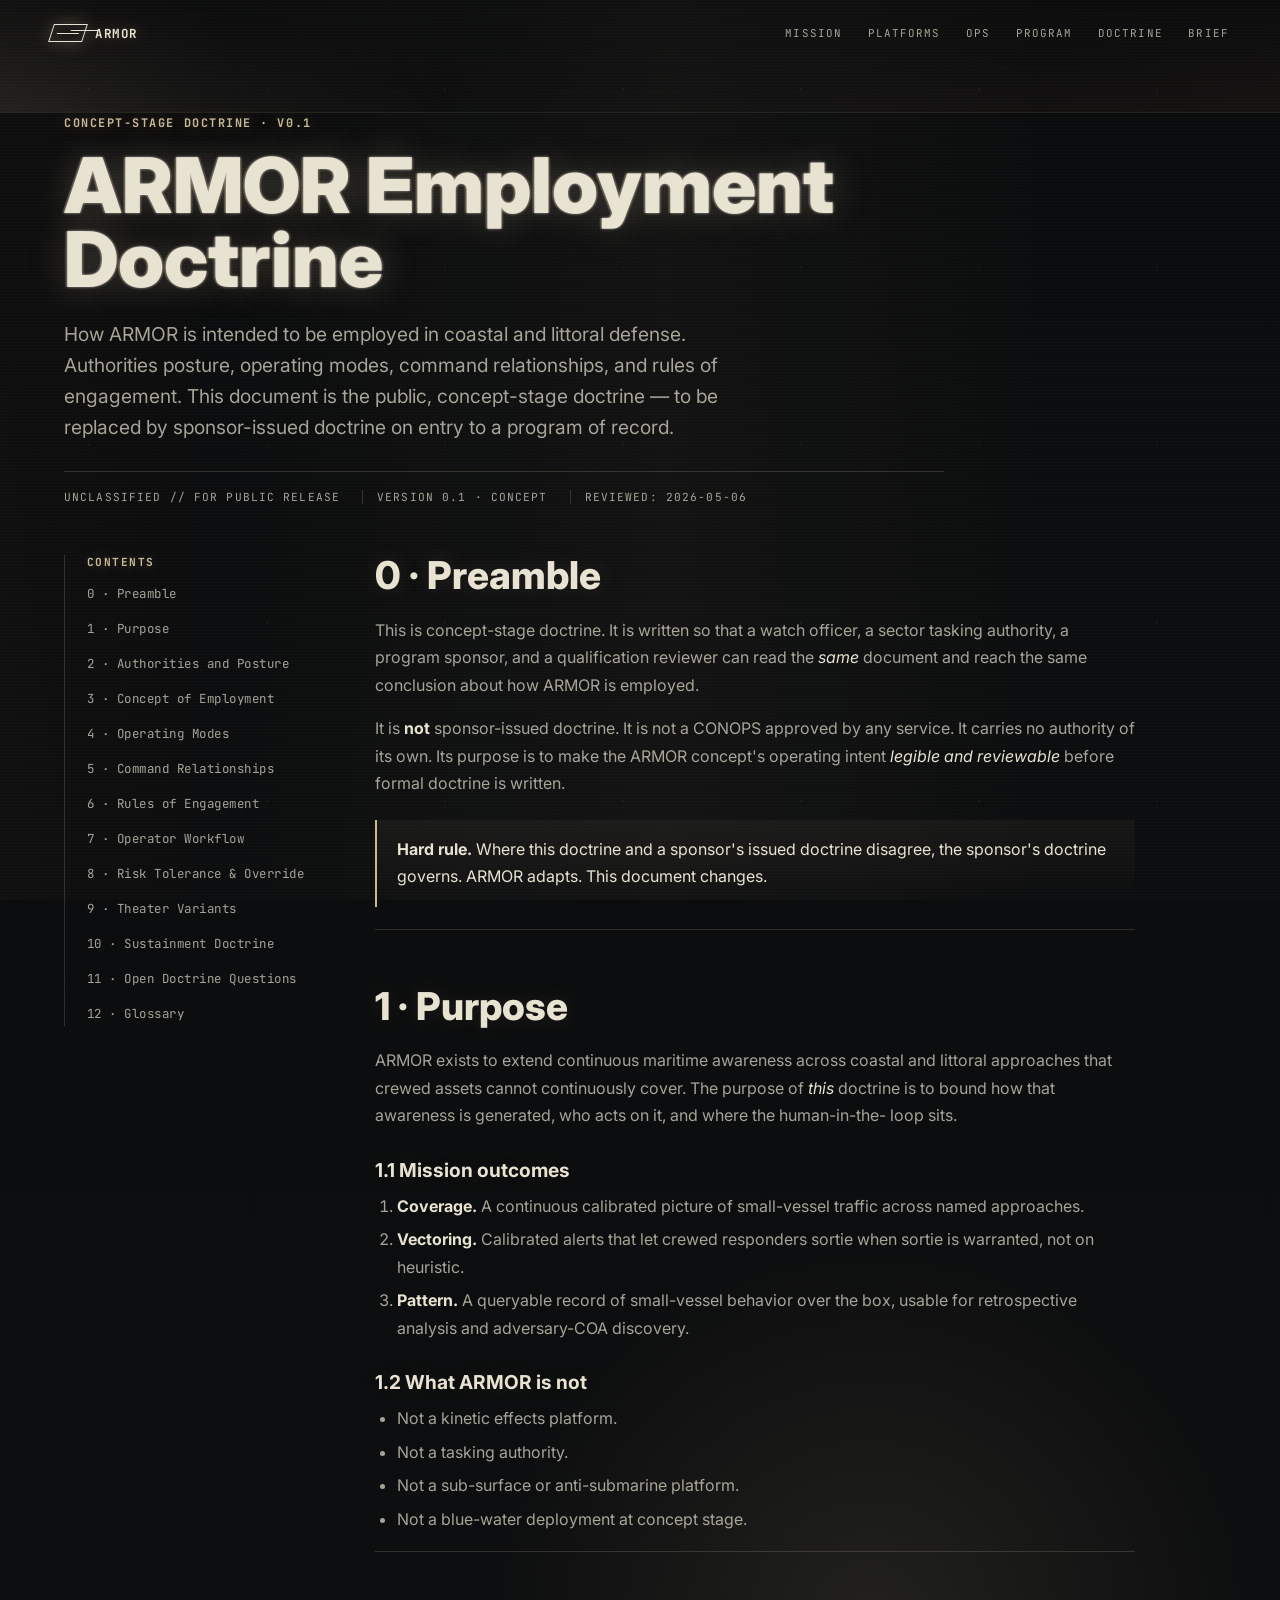
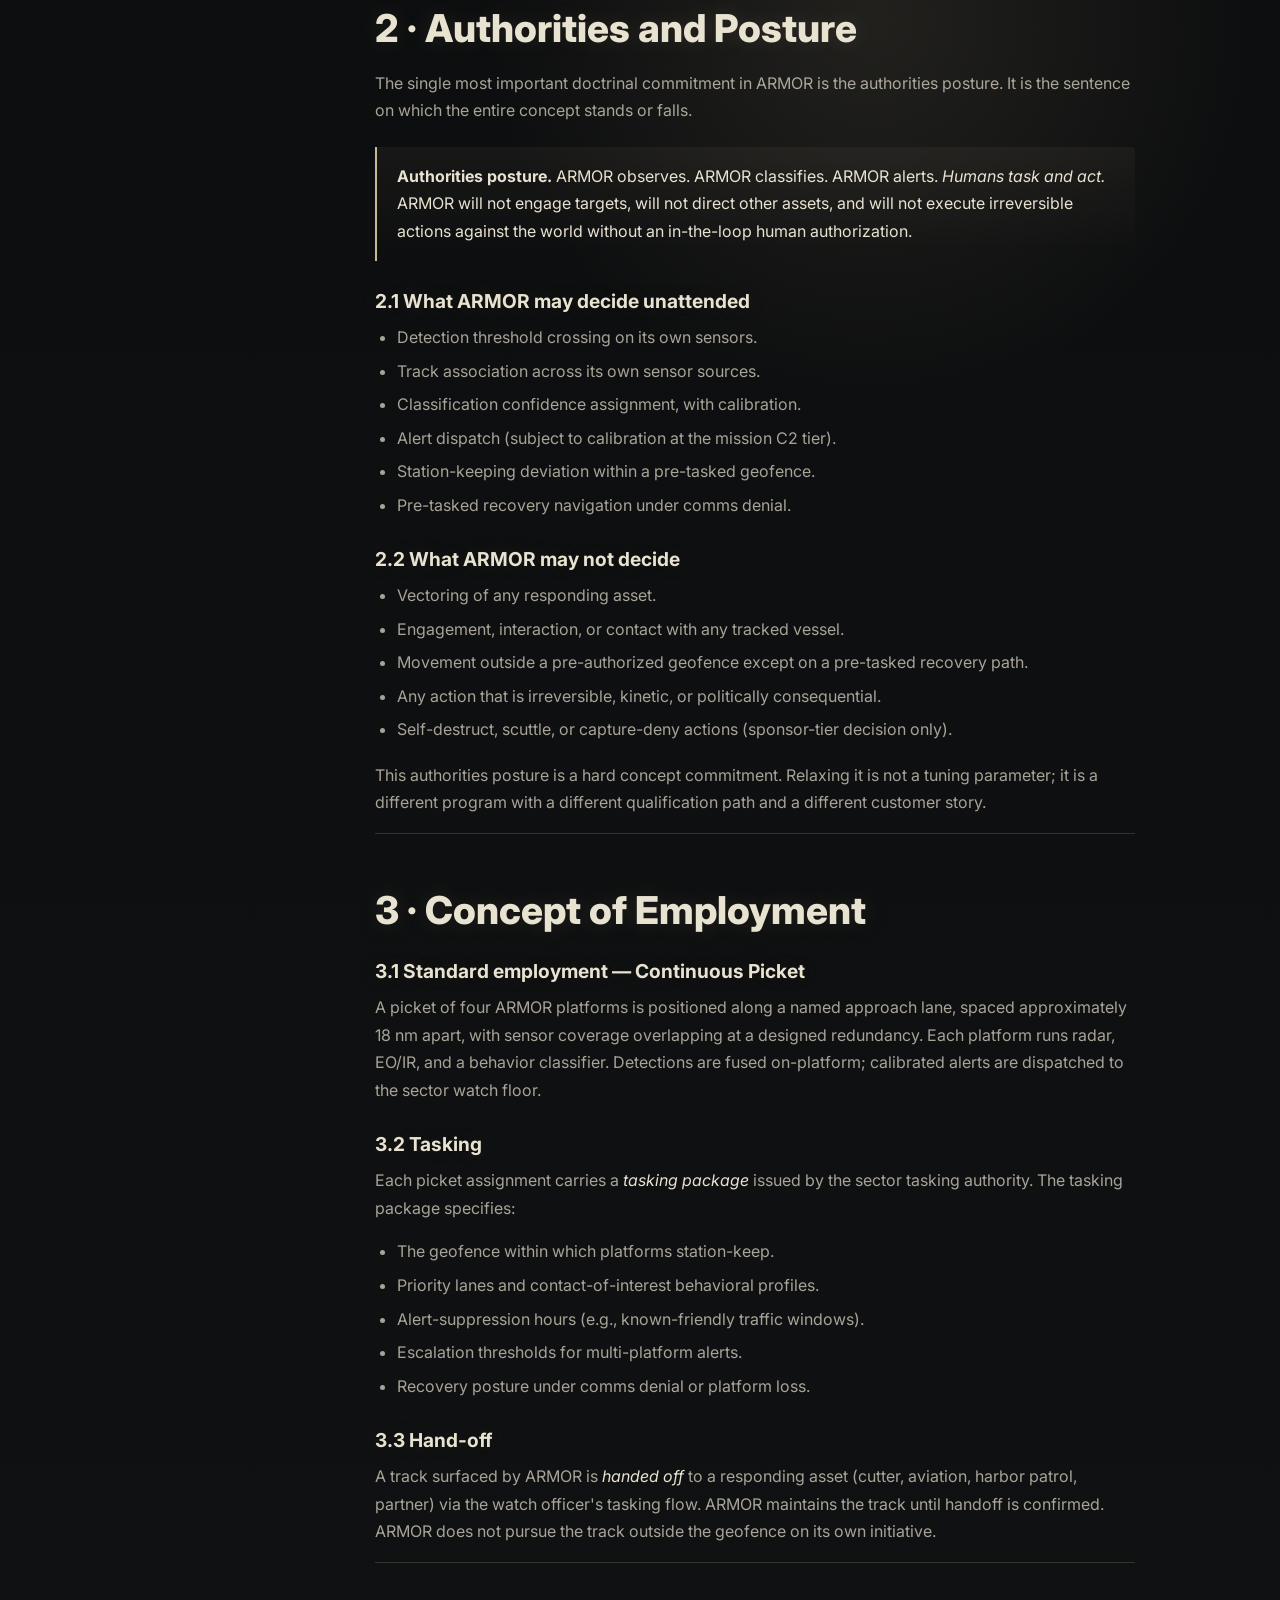
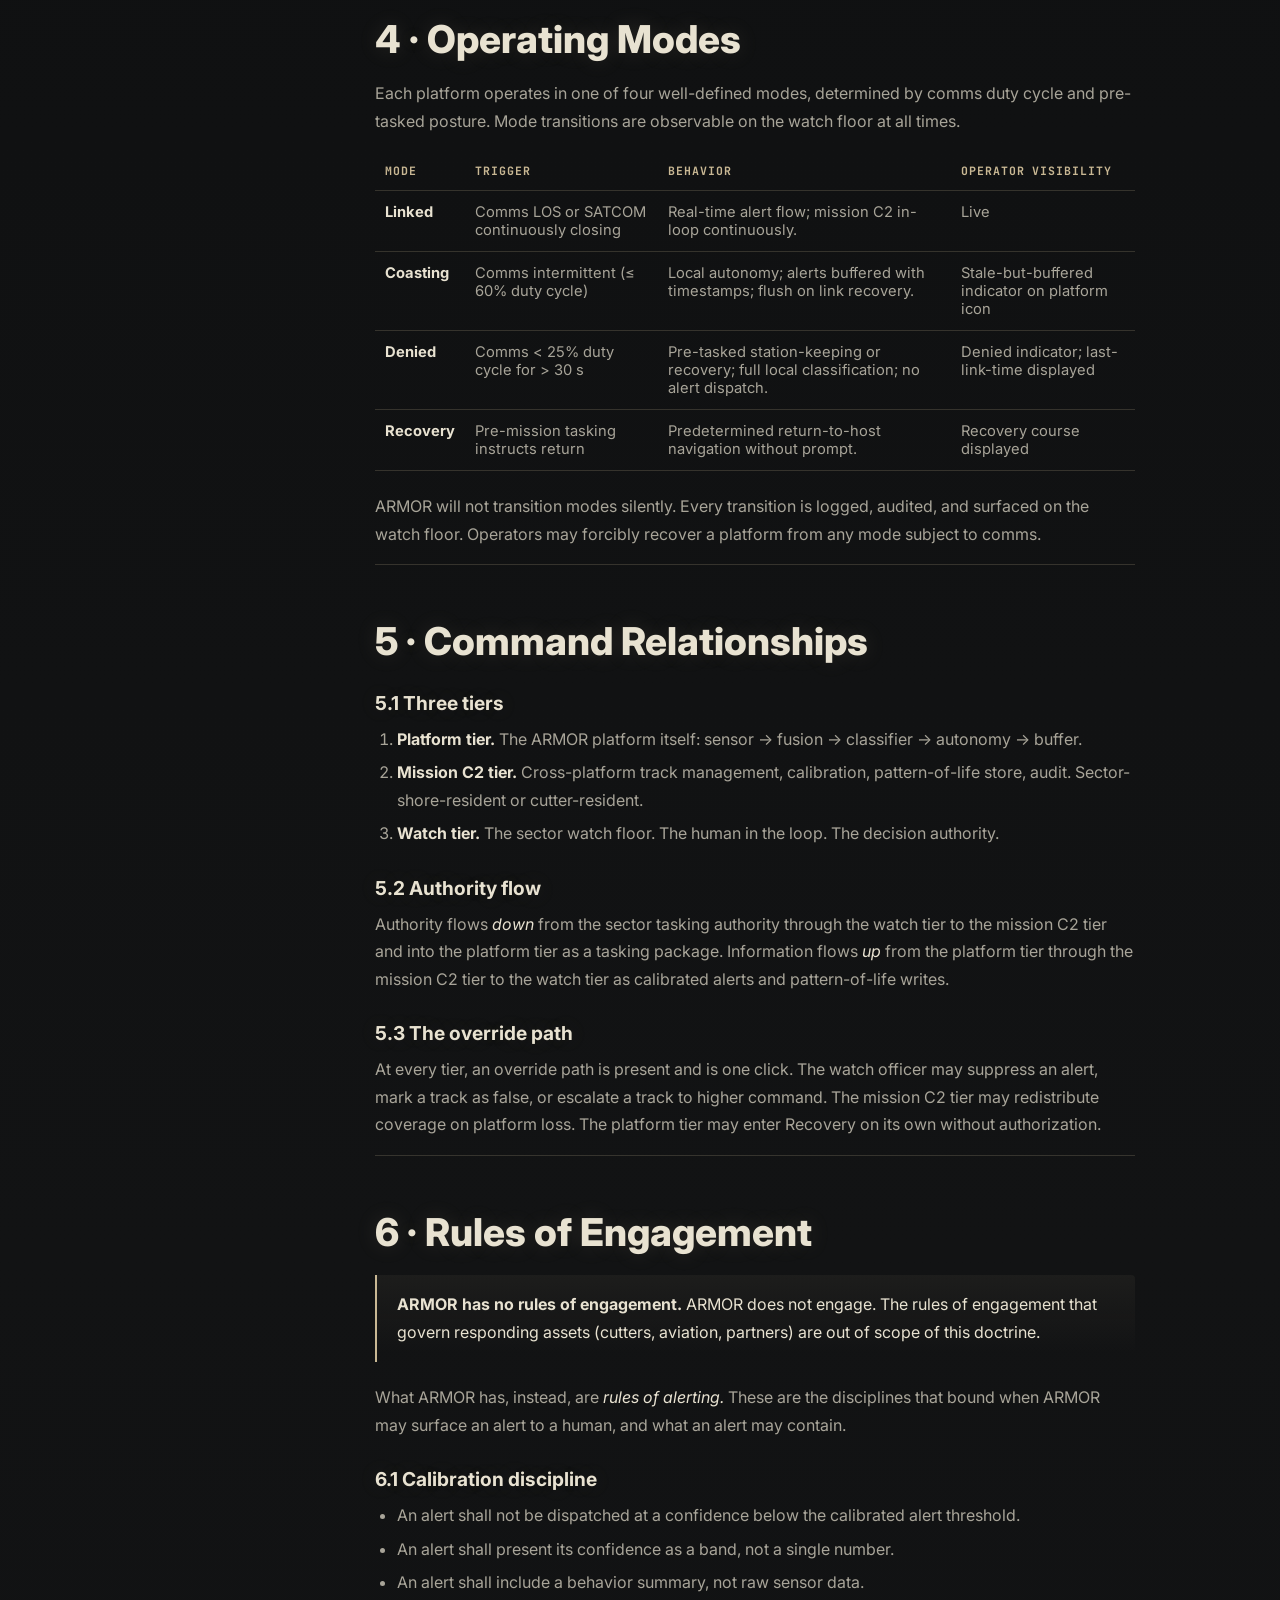
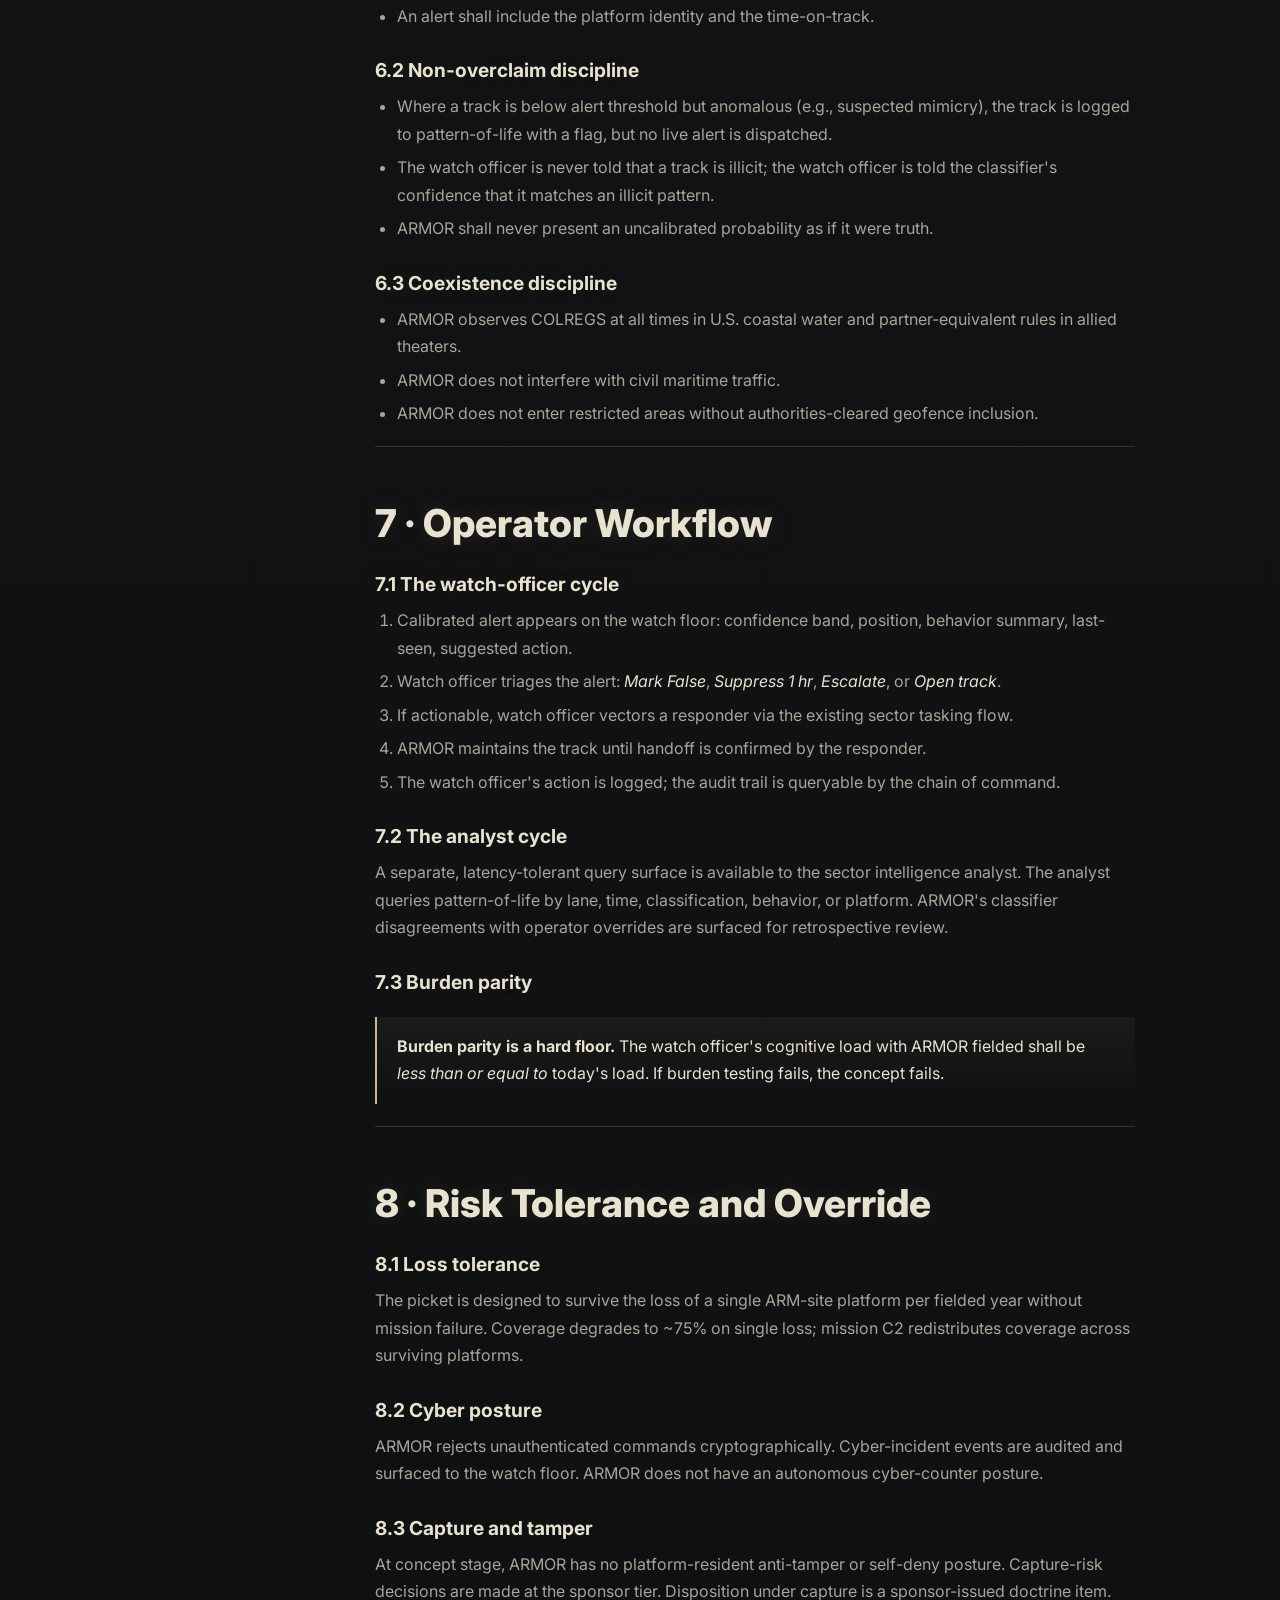
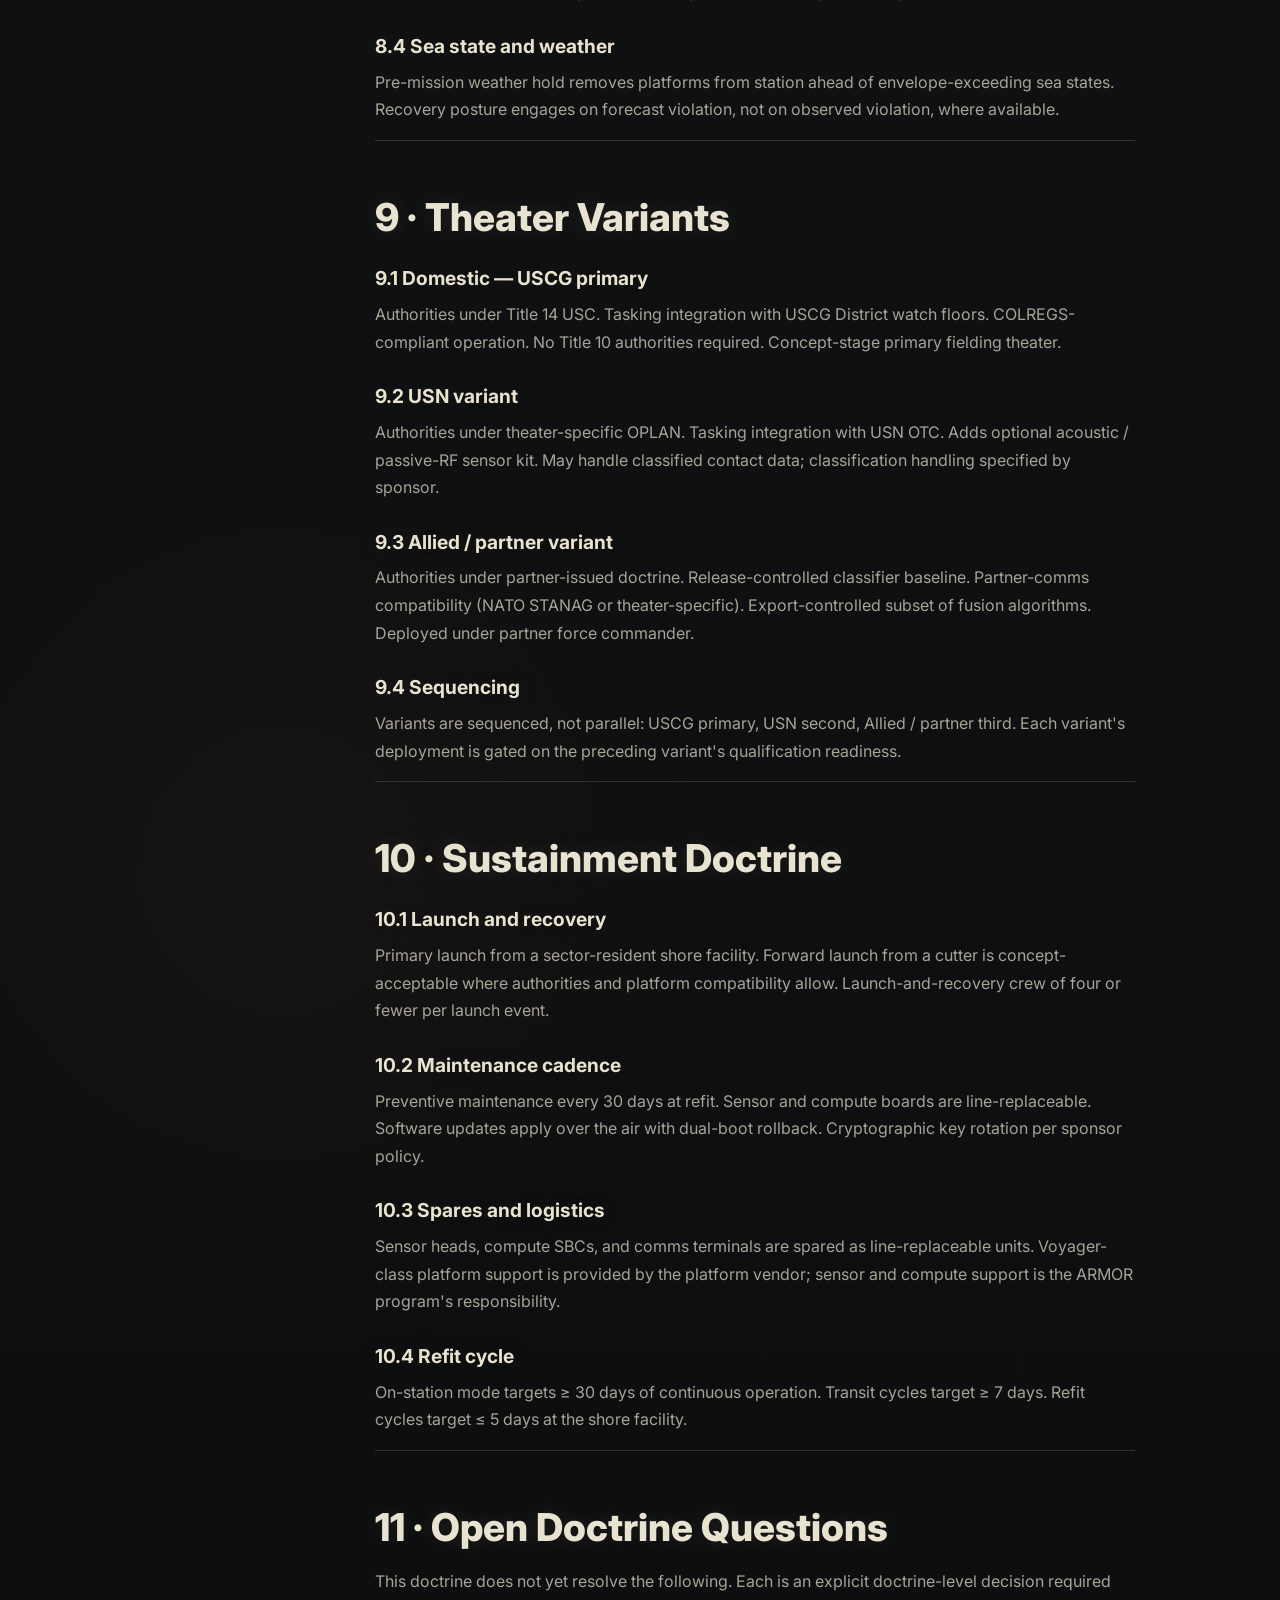
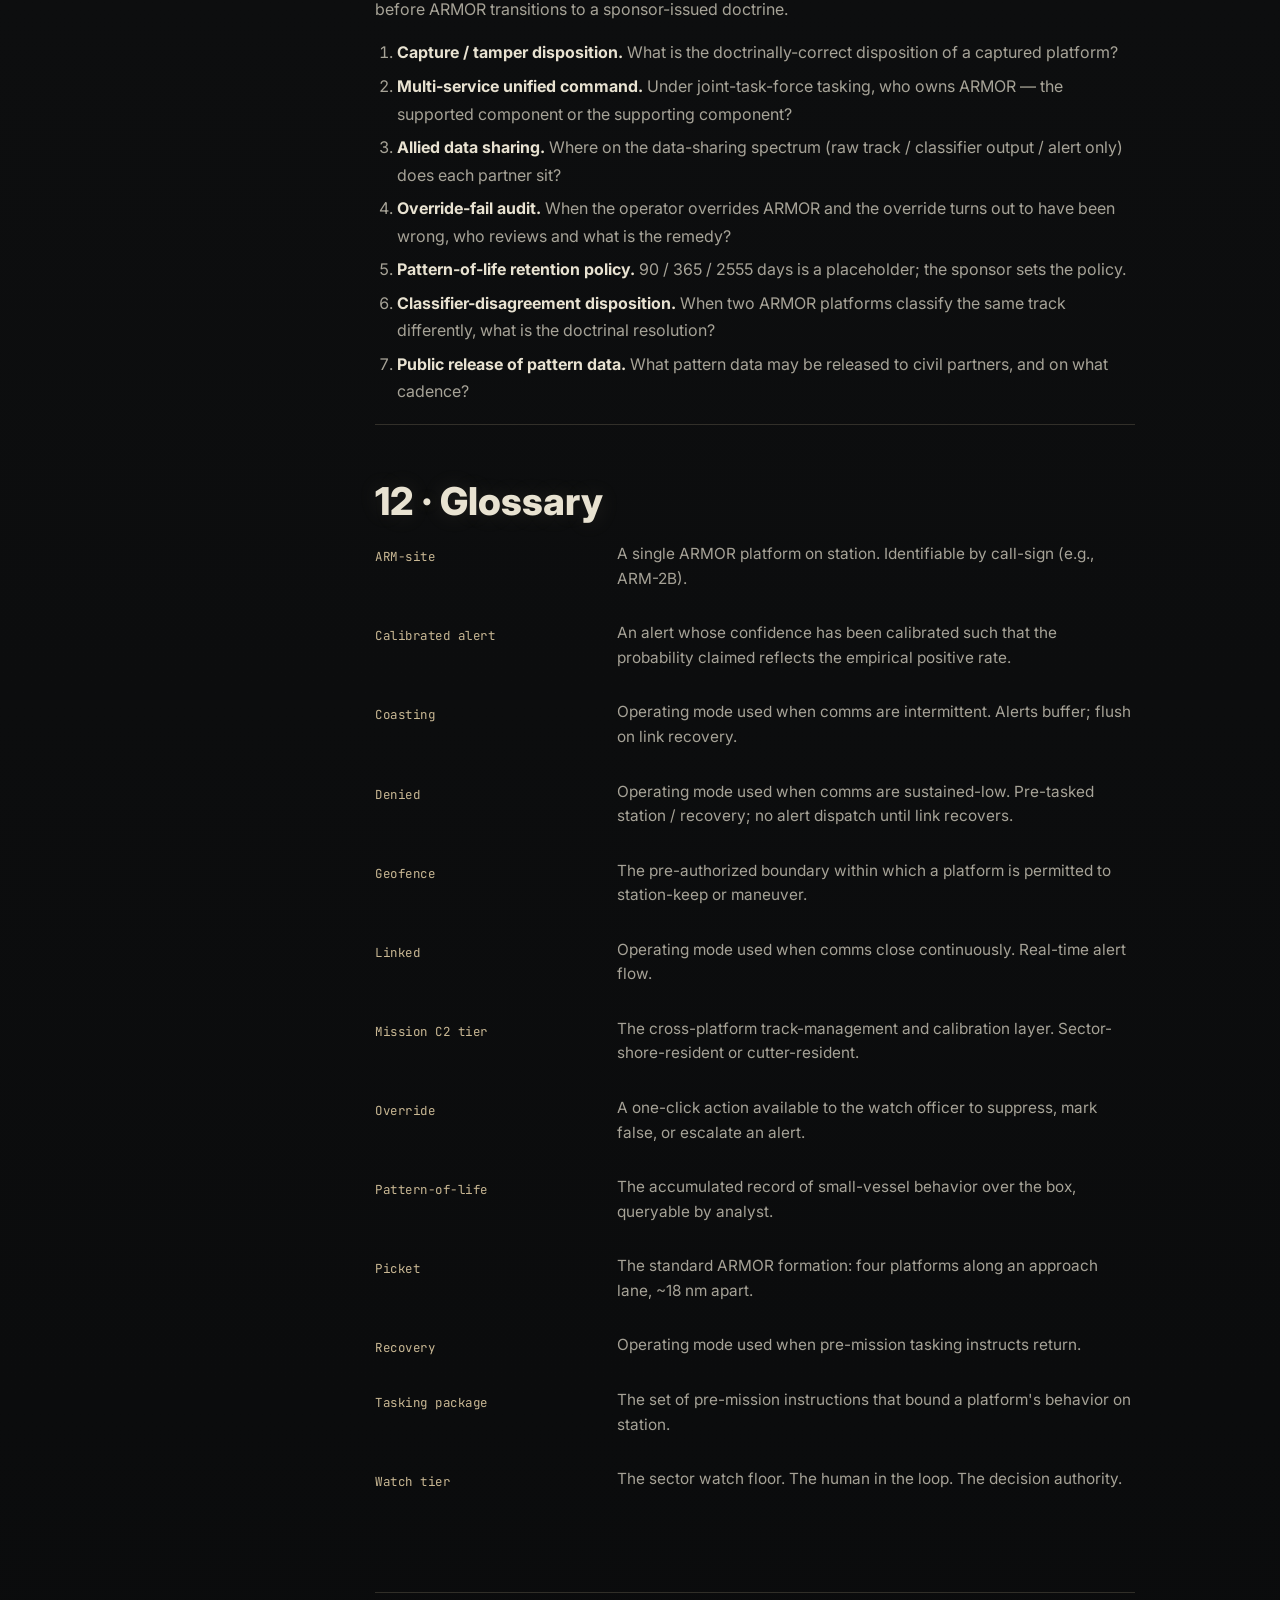
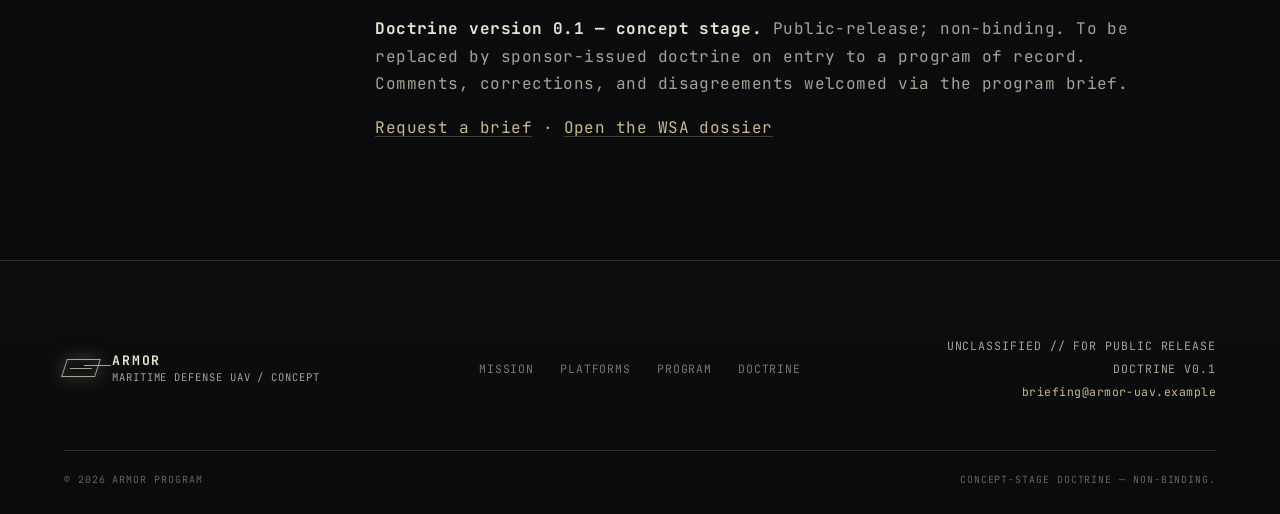
==== doctrine/index.html @ 4a66161a "Add Platforms section, Doctrine page, and Doctrine teaser Two new public surfaces extending the prog" ====
<!doctype html>
<html lang="en">
  <head>
    <meta charset="utf-8" />
    <meta name="viewport" content="width=device-width, initial-scale=1" />
    <title>ARMOR Doctrine — Concept-Stage Employment Doctrine</title>
    <meta
      name="description"
      content="ARMOR concept-stage employment doctrine: authorities posture, operating modes, rules of engagement, and command relationships for autonomous maritime defense vessels."
    />
    <link rel="preconnect" href="https://fonts.googleapis.com" />
    <link rel="preconnect" href="https://fonts.gstatic.com" crossorigin />
    <link
      href="https://fonts.googleapis.com/css2?family=Inter:wght@400;500;600;700;800;900&family=JetBrains+Mono:wght@500;700&display=swap"
      rel="stylesheet"
    />
    <link rel="stylesheet" href="../styles.css" />
    <link rel="stylesheet" href="./doctrine.css" />
  </head>
  <body class="doctrine-body">
    <header class="site-header" aria-label="Primary navigation">
      <a class="brand-lockup" href="../index.html#top" aria-label="ARMOR home">
        <span class="brand-mark"></span>
        <span>ARMOR</span>
      </a>
      <nav class="nav-links" aria-label="Page sections">
        <a href="../index.html#mission">Mission</a>
        <a href="../index.html#platforms">Platforms</a>
        <a href="../index.html#ops">Ops</a>
        <a href="../index.html#program">Program</a>
        <a href="./" aria-current="page">Doctrine</a>
        <a href="../index.html#contact">Brief</a>
      </nav>
    </header>

    <main class="doctrine-shell">
      <header class="doctrine-hero">
        <p class="eyebrow">Concept-Stage Doctrine · v0.1</p>
        <h1>ARMOR Employment Doctrine</h1>
        <p class="doctrine-deck">
          How ARMOR is intended to be employed in coastal and littoral defense.
          Authorities posture, operating modes, command relationships, and rules
          of engagement. This document is the public, concept-stage doctrine —
          to be replaced by sponsor-issued doctrine on entry to a program of record.
        </p>
        <div class="doctrine-meta">
          <span>UNCLASSIFIED // FOR PUBLIC RELEASE</span>
          <span>Version 0.1 · Concept</span>
          <span>Reviewed: 2026-05-06</span>
        </div>
      </header>

      <aside class="doctrine-toc" aria-label="Doctrine contents">
        <p class="toc-label">Contents</p>
        <ol>
          <li><a href="#preamble">0 · Preamble</a></li>
          <li><a href="#purpose">1 · Purpose</a></li>
          <li><a href="#authorities">2 · Authorities and Posture</a></li>
          <li><a href="#employment">3 · Concept of Employment</a></li>
          <li><a href="#modes">4 · Operating Modes</a></li>
          <li><a href="#command">5 · Command Relationships</a></li>
          <li><a href="#roe">6 · Rules of Engagement</a></li>
          <li><a href="#workflow">7 · Operator Workflow</a></li>
          <li><a href="#override">8 · Risk Tolerance &amp; Override</a></li>
          <li><a href="#theaters">9 · Theater Variants</a></li>
          <li><a href="#sustainment">10 · Sustainment Doctrine</a></li>
          <li><a href="#questions">11 · Open Doctrine Questions</a></li>
          <li><a href="#glossary">12 · Glossary</a></li>
        </ol>
      </aside>

      <article class="doctrine-doc">
        <section id="preamble" class="doc-section">
          <h2>0 · Preamble</h2>
          <p>
            This is concept-stage doctrine. It is written so that a watch
            officer, a sector tasking authority, a program sponsor, and a
            qualification reviewer can read the <em>same</em> document and reach
            the same conclusion about how ARMOR is employed.
          </p>
          <p>
            It is <strong>not</strong> sponsor-issued doctrine. It is not a
            CONOPS approved by any service. It carries no authority of its own.
            Its purpose is to make the ARMOR concept's operating intent
            <em>legible and reviewable</em> before formal doctrine is written.
          </p>
          <p class="callout">
            <strong>Hard rule.</strong> Where this doctrine and a sponsor's
            issued doctrine disagree, the sponsor's doctrine governs. ARMOR
            adapts. This document changes.
          </p>
        </section>

        <section id="purpose" class="doc-section">
          <h2>1 · Purpose</h2>
          <p>
            ARMOR exists to extend continuous maritime awareness across coastal
            and littoral approaches that crewed assets cannot continuously
            cover. The purpose of <em>this</em> doctrine is to bound how that
            awareness is generated, who acts on it, and where the human-in-the-
            loop sits.
          </p>
          <h3>1.1 Mission outcomes</h3>
          <ol>
            <li><strong>Coverage.</strong> A continuous calibrated picture of small-vessel traffic across named approaches.</li>
            <li><strong>Vectoring.</strong> Calibrated alerts that let crewed responders sortie when sortie is warranted, not on heuristic.</li>
            <li><strong>Pattern.</strong> A queryable record of small-vessel behavior over the box, usable for retrospective analysis and adversary-COA discovery.</li>
          </ol>
          <h3>1.2 What ARMOR is not</h3>
          <ul>
            <li>Not a kinetic effects platform.</li>
            <li>Not a tasking authority.</li>
            <li>Not a sub-surface or anti-submarine platform.</li>
            <li>Not a blue-water deployment at concept stage.</li>
          </ul>
        </section>

        <section id="authorities" class="doc-section">
          <h2>2 · Authorities and Posture</h2>
          <p>
            The single most important doctrinal commitment in ARMOR is the
            authorities posture. It is the sentence on which the entire concept
            stands or falls.
          </p>
          <p class="callout">
            <strong>Authorities posture.</strong> ARMOR observes. ARMOR
            classifies. ARMOR alerts. <em>Humans task and act.</em> ARMOR will
            not engage targets, will not direct other assets, and will not
            execute irreversible actions against the world without an
            in-the-loop human authorization.
          </p>
          <h3>2.1 What ARMOR may decide unattended</h3>
          <ul>
            <li>Detection threshold crossing on its own sensors.</li>
            <li>Track association across its own sensor sources.</li>
            <li>Classification confidence assignment, with calibration.</li>
            <li>Alert dispatch (subject to calibration at the mission C2 tier).</li>
            <li>Station-keeping deviation within a pre-tasked geofence.</li>
            <li>Pre-tasked recovery navigation under comms denial.</li>
          </ul>
          <h3>2.2 What ARMOR may not decide</h3>
          <ul>
            <li>Vectoring of any responding asset.</li>
            <li>Engagement, interaction, or contact with any tracked vessel.</li>
            <li>Movement outside a pre-authorized geofence except on a pre-tasked recovery path.</li>
            <li>Any action that is irreversible, kinetic, or politically consequential.</li>
            <li>Self-destruct, scuttle, or capture-deny actions (sponsor-tier decision only).</li>
          </ul>
          <p>
            This authorities posture is a hard concept commitment. Relaxing it
            is not a tuning parameter; it is a different program with a different
            qualification path and a different customer story.
          </p>
        </section>

        <section id="employment" class="doc-section">
          <h2>3 · Concept of Employment</h2>
          <h3>3.1 Standard employment — Continuous Picket</h3>
          <p>
            A picket of four ARMOR platforms is positioned along a named
            approach lane, spaced approximately 18 nm apart, with sensor
            coverage overlapping at a designed redundancy. Each platform runs
            radar, EO/IR, and a behavior classifier. Detections are fused
            on-platform; calibrated alerts are dispatched to the sector watch
            floor.
          </p>
          <h3>3.2 Tasking</h3>
          <p>
            Each picket assignment carries a <em>tasking package</em> issued by
            the sector tasking authority. The tasking package specifies:
          </p>
          <ul>
            <li>The geofence within which platforms station-keep.</li>
            <li>Priority lanes and contact-of-interest behavioral profiles.</li>
            <li>Alert-suppression hours (e.g., known-friendly traffic windows).</li>
            <li>Escalation thresholds for multi-platform alerts.</li>
            <li>Recovery posture under comms denial or platform loss.</li>
          </ul>
          <h3>3.3 Hand-off</h3>
          <p>
            A track surfaced by ARMOR is <em>handed off</em> to a responding
            asset (cutter, aviation, harbor patrol, partner) via the watch
            officer's tasking flow. ARMOR maintains the track until handoff is
            confirmed. ARMOR does not pursue the track outside the geofence on
            its own initiative.
          </p>
        </section>

        <section id="modes" class="doc-section">
          <h2>4 · Operating Modes</h2>
          <p>
            Each platform operates in one of four well-defined modes,
            determined by comms duty cycle and pre-tasked posture. Mode
            transitions are observable on the watch floor at all times.
          </p>
          <table class="doc-table">
            <thead>
              <tr>
                <th>Mode</th>
                <th>Trigger</th>
                <th>Behavior</th>
                <th>Operator visibility</th>
              </tr>
            </thead>
            <tbody>
              <tr>
                <td><strong>Linked</strong></td>
                <td>Comms LOS or SATCOM continuously closing</td>
                <td>Real-time alert flow; mission C2 in-loop continuously.</td>
                <td>Live</td>
              </tr>
              <tr>
                <td><strong>Coasting</strong></td>
                <td>Comms intermittent (≤ 60% duty cycle)</td>
                <td>Local autonomy; alerts buffered with timestamps; flush on link recovery.</td>
                <td>Stale-but-buffered indicator on platform icon</td>
              </tr>
              <tr>
                <td><strong>Denied</strong></td>
                <td>Comms &lt; 25% duty cycle for &gt; 30 s</td>
                <td>Pre-tasked station-keeping or recovery; full local classification; no alert dispatch.</td>
                <td>Denied indicator; last-link-time displayed</td>
              </tr>
              <tr>
                <td><strong>Recovery</strong></td>
                <td>Pre-mission tasking instructs return</td>
                <td>Predetermined return-to-host navigation without prompt.</td>
                <td>Recovery course displayed</td>
              </tr>
            </tbody>
          </table>
          <p>
            ARMOR will not transition modes silently. Every transition is
            logged, audited, and surfaced on the watch floor. Operators may
            forcibly recover a platform from any mode subject to comms.
          </p>
        </section>

        <section id="command" class="doc-section">
          <h2>5 · Command Relationships</h2>
          <h3>5.1 Three tiers</h3>
          <ol>
            <li><strong>Platform tier.</strong> The ARMOR platform itself: sensor → fusion → classifier → autonomy → buffer.</li>
            <li><strong>Mission C2 tier.</strong> Cross-platform track management, calibration, pattern-of-life store, audit. Sector-shore-resident or cutter-resident.</li>
            <li><strong>Watch tier.</strong> The sector watch floor. The human in the loop. The decision authority.</li>
          </ol>
          <h3>5.2 Authority flow</h3>
          <p>
            Authority flows <em>down</em> from the sector tasking authority
            through the watch tier to the mission C2 tier and into the
            platform tier as a tasking package. Information flows <em>up</em>
            from the platform tier through the mission C2 tier to the watch
            tier as calibrated alerts and pattern-of-life writes.
          </p>
          <h3>5.3 The override path</h3>
          <p>
            At every tier, an override path is present and is one click. The
            watch officer may suppress an alert, mark a track as false, or
            escalate a track to higher command. The mission C2 tier may
            redistribute coverage on platform loss. The platform tier may
            enter Recovery on its own without authorization.
          </p>
        </section>

        <section id="roe" class="doc-section">
          <h2>6 · Rules of Engagement</h2>
          <p class="callout">
            <strong>ARMOR has no rules of engagement.</strong> ARMOR does not
            engage. The rules of engagement that govern responding assets
            (cutters, aviation, partners) are out of scope of this doctrine.
          </p>
          <p>
            What ARMOR has, instead, are <em>rules of alerting.</em> These are
            the disciplines that bound when ARMOR may surface an alert to a
            human, and what an alert may contain.
          </p>
          <h3>6.1 Calibration discipline</h3>
          <ul>
            <li>An alert shall not be dispatched at a confidence below the calibrated alert threshold.</li>
            <li>An alert shall present its confidence as a band, not a single number.</li>
            <li>An alert shall include a behavior summary, not raw sensor data.</li>
            <li>An alert shall include the platform identity and the time-on-track.</li>
          </ul>
          <h3>6.2 Non-overclaim discipline</h3>
          <ul>
            <li>Where a track is below alert threshold but anomalous (e.g., suspected mimicry), the track is logged to pattern-of-life with a flag, but no live alert is dispatched.</li>
            <li>The watch officer is never told that a track is illicit; the watch officer is told the classifier's confidence that it matches an illicit pattern.</li>
            <li>ARMOR shall never present an uncalibrated probability as if it were truth.</li>
          </ul>
          <h3>6.3 Coexistence discipline</h3>
          <ul>
            <li>ARMOR observes COLREGS at all times in U.S. coastal water and partner-equivalent rules in allied theaters.</li>
            <li>ARMOR does not interfere with civil maritime traffic.</li>
            <li>ARMOR does not enter restricted areas without authorities-cleared geofence inclusion.</li>
          </ul>
        </section>

        <section id="workflow" class="doc-section">
          <h2>7 · Operator Workflow</h2>
          <h3>7.1 The watch-officer cycle</h3>
          <ol>
            <li>Calibrated alert appears on the watch floor: confidence band, position, behavior summary, last-seen, suggested action.</li>
            <li>Watch officer triages the alert: <em>Mark False</em>, <em>Suppress 1 hr</em>, <em>Escalate</em>, or <em>Open track</em>.</li>
            <li>If actionable, watch officer vectors a responder via the existing sector tasking flow.</li>
            <li>ARMOR maintains the track until handoff is confirmed by the responder.</li>
            <li>The watch officer's action is logged; the audit trail is queryable by the chain of command.</li>
          </ol>
          <h3>7.2 The analyst cycle</h3>
          <p>
            A separate, latency-tolerant query surface is available to the
            sector intelligence analyst. The analyst queries pattern-of-life by
            lane, time, classification, behavior, or platform. ARMOR's
            classifier disagreements with operator overrides are surfaced for
            retrospective review.
          </p>
          <h3>7.3 Burden parity</h3>
          <p class="callout">
            <strong>Burden parity is a hard floor.</strong> The watch officer's
            cognitive load with ARMOR fielded shall be <em>less than or equal
            to</em> today's load. If burden testing fails, the concept fails.
          </p>
        </section>

        <section id="override" class="doc-section">
          <h2>8 · Risk Tolerance and Override</h2>
          <h3>8.1 Loss tolerance</h3>
          <p>
            The picket is designed to survive the loss of a single ARM-site
            platform per fielded year without mission failure. Coverage
            degrades to ~75% on single loss; mission C2 redistributes coverage
            across surviving platforms.
          </p>
          <h3>8.2 Cyber posture</h3>
          <p>
            ARMOR rejects unauthenticated commands cryptographically.
            Cyber-incident events are audited and surfaced to the watch floor.
            ARMOR does not have an autonomous cyber-counter posture.
          </p>
          <h3>8.3 Capture and tamper</h3>
          <p>
            At concept stage, ARMOR has no platform-resident anti-tamper or
            self-deny posture. Capture-risk decisions are made at the sponsor
            tier. Disposition under capture is a sponsor-issued doctrine item.
          </p>
          <h3>8.4 Sea state and weather</h3>
          <p>
            Pre-mission weather hold removes platforms from station ahead of
            envelope-exceeding sea states. Recovery posture engages on
            forecast violation, not on observed violation, where available.
          </p>
        </section>

        <section id="theaters" class="doc-section">
          <h2>9 · Theater Variants</h2>
          <h3>9.1 Domestic — USCG primary</h3>
          <p>
            Authorities under Title 14 USC. Tasking integration with USCG
            District watch floors. COLREGS-compliant operation. No Title 10
            authorities required. Concept-stage primary fielding theater.
          </p>
          <h3>9.2 USN variant</h3>
          <p>
            Authorities under theater-specific OPLAN. Tasking integration with
            USN OTC. Adds optional acoustic / passive-RF sensor kit. May
            handle classified contact data; classification handling specified
            by sponsor.
          </p>
          <h3>9.3 Allied / partner variant</h3>
          <p>
            Authorities under partner-issued doctrine. Release-controlled
            classifier baseline. Partner-comms compatibility (NATO STANAG or
            theater-specific). Export-controlled subset of fusion algorithms.
            Deployed under partner force commander.
          </p>
          <h3>9.4 Sequencing</h3>
          <p>
            Variants are sequenced, not parallel: USCG primary, USN second,
            Allied / partner third. Each variant's deployment is gated on the
            preceding variant's qualification readiness.
          </p>
        </section>

        <section id="sustainment" class="doc-section">
          <h2>10 · Sustainment Doctrine</h2>
          <h3>10.1 Launch and recovery</h3>
          <p>
            Primary launch from a sector-resident shore facility. Forward
            launch from a cutter is concept-acceptable where authorities and
            platform compatibility allow. Launch-and-recovery crew of four or
            fewer per launch event.
          </p>
          <h3>10.2 Maintenance cadence</h3>
          <p>
            Preventive maintenance every 30 days at refit. Sensor and compute
            boards are line-replaceable. Software updates apply over the air
            with dual-boot rollback. Cryptographic key rotation per sponsor
            policy.
          </p>
          <h3>10.3 Spares and logistics</h3>
          <p>
            Sensor heads, compute SBCs, and comms terminals are spared as
            line-replaceable units. Voyager-class platform support is provided
            by the platform vendor; sensor and compute support is the ARMOR
            program's responsibility.
          </p>
          <h3>10.4 Refit cycle</h3>
          <p>
            On-station mode targets ≥ 30 days of continuous operation. Transit
            cycles target ≥ 7 days. Refit cycles target ≤ 5 days at the shore
            facility.
          </p>
        </section>

        <section id="questions" class="doc-section">
          <h2>11 · Open Doctrine Questions</h2>
          <p>
            This doctrine does not yet resolve the following. Each is an
            explicit doctrine-level decision required before ARMOR transitions
            to a sponsor-issued doctrine.
          </p>
          <ol>
            <li><strong>Capture / tamper disposition.</strong> What is the doctrinally-correct disposition of a captured platform?</li>
            <li><strong>Multi-service unified command.</strong> Under joint-task-force tasking, who owns ARMOR — the supported component or the supporting component?</li>
            <li><strong>Allied data sharing.</strong> Where on the data-sharing spectrum (raw track / classifier output / alert only) does each partner sit?</li>
            <li><strong>Override-fail audit.</strong> When the operator overrides ARMOR and the override turns out to have been wrong, who reviews and what is the remedy?</li>
            <li><strong>Pattern-of-life retention policy.</strong> 90 / 365 / 2555 days is a placeholder; the sponsor sets the policy.</li>
            <li><strong>Classifier-disagreement disposition.</strong> When two ARMOR platforms classify the same track differently, what is the doctrinal resolution?</li>
            <li><strong>Public release of pattern data.</strong> What pattern data may be released to civil partners, and on what cadence?</li>
          </ol>
        </section>

        <section id="glossary" class="doc-section">
          <h2>12 · Glossary</h2>
          <dl class="doc-glossary">
            <dt>ARM-site</dt>
            <dd>A single ARMOR platform on station. Identifiable by call-sign (e.g., ARM-2B).</dd>
            <dt>Calibrated alert</dt>
            <dd>An alert whose confidence has been calibrated such that the probability claimed reflects the empirical positive rate.</dd>
            <dt>Coasting</dt>
            <dd>Operating mode used when comms are intermittent. Alerts buffer; flush on link recovery.</dd>
            <dt>Denied</dt>
            <dd>Operating mode used when comms are sustained-low. Pre-tasked station / recovery; no alert dispatch until link recovers.</dd>
            <dt>Geofence</dt>
            <dd>The pre-authorized boundary within which a platform is permitted to station-keep or maneuver.</dd>
            <dt>Linked</dt>
            <dd>Operating mode used when comms close continuously. Real-time alert flow.</dd>
            <dt>Mission C2 tier</dt>
            <dd>The cross-platform track-management and calibration layer. Sector-shore-resident or cutter-resident.</dd>
            <dt>Override</dt>
            <dd>A one-click action available to the watch officer to suppress, mark false, or escalate an alert.</dd>
            <dt>Pattern-of-life</dt>
            <dd>The accumulated record of small-vessel behavior over the box, queryable by analyst.</dd>
            <dt>Picket</dt>
            <dd>The standard ARMOR formation: four platforms along an approach lane, ~18 nm apart.</dd>
            <dt>Recovery</dt>
            <dd>Operating mode used when pre-mission tasking instructs return.</dd>
            <dt>Tasking package</dt>
            <dd>The set of pre-mission instructions that bound a platform's behavior on station.</dd>
            <dt>Watch tier</dt>
            <dd>The sector watch floor. The human in the loop. The decision authority.</dd>
          </dl>
        </section>

        <footer class="doctrine-footnote">
          <p>
            <strong>Doctrine version 0.1 — concept stage.</strong> Public-release;
            non-binding. To be replaced by sponsor-issued doctrine on entry to a
            program of record. Comments, corrections, and disagreements
            welcomed via the program brief.
          </p>
          <p>
            <a href="../index.html#contact">Request a brief</a> ·
            <a href="https://github.com/augustave/armor/tree/main/WSA">Open the WSA dossier</a>
          </p>
        </footer>
      </article>
    </main>

    <footer class="site-footer" aria-label="Site footer">
      <div class="footer-inner">
        <div class="footer-brand">
          <span class="brand-mark" aria-hidden="true"></span>
          <div>
            <strong>ARMOR</strong>
            <span>Maritime Defense UAV / Concept</span>
          </div>
        </div>
        <nav class="footer-nav" aria-label="Footer navigation">
          <a href="../index.html#mission">Mission</a>
          <a href="../index.html#platforms">Platforms</a>
          <a href="../index.html#program">Program</a>
          <a href="./">Doctrine</a>
        </nav>
        <div class="footer-meta">
          <span>UNCLASSIFIED // FOR PUBLIC RELEASE</span>
          <span>Doctrine v0.1</span>
          <a href="mailto:briefing@armor-uav.example">briefing@armor-uav.example</a>
        </div>
      </div>
      <div class="footer-base">
        <span>&copy; 2026 ARMOR Program</span>
        <span>Concept-stage doctrine &mdash; non-binding.</span>
      </div>
    </footer>
  </body>
</html>
---- styles.css ----
:root {
  --void: #0a0b0c;
  --black-glass: #141516;
  --deep-teal: #1a1c1e;
  --fog-teal: #2e3235;
  --bone: #e8e2d1;
  --bone-soft: rgba(232, 226, 209, 0.7);
  --bone-faint: rgba(232, 226, 209, 0.16);
  --signal: #c9b894;
  --signal-soft: rgba(201, 184, 148, 0.48);
  --signal-faint: rgba(201, 184, 148, 0.14);
  --alert: #a56a52;
  --line: rgba(201, 184, 148, 0.2);
  --mono: "JetBrains Mono", "SFMono-Regular", Consolas, monospace;
  --sans: Inter, ui-sans-serif, system-ui, -apple-system, BlinkMacSystemFont, "Segoe UI", sans-serif;
}

* {
  box-sizing: border-box;
}

html {
  background: var(--void);
  scroll-behavior: smooth;
}

body {
  background:
    radial-gradient(circle at 68% 16%, rgba(201, 184, 148, 0.109), transparent 30vw),
    radial-gradient(circle at 22% 72%, rgba(165, 106, 82, 0.056), transparent 34vw),
    linear-gradient(180deg, #0a0b0c 0%, #121314 44%, #0a0b0c 100%);
  color: var(--bone);
  font-family: var(--sans);
  letter-spacing: 0;
  margin: 0;
  min-height: 100%;
  overflow-x: hidden;
}

body::before,
body::after {
  content: "";
  inset: 0;
  pointer-events: none;
  position: fixed;
  z-index: 100;
}

body::before {
  background-image:
    linear-gradient(rgba(244, 242, 232, 0.04) 1px, transparent 1px),
    linear-gradient(90deg, rgba(244, 242, 232, 0.03) 1px, transparent 1px),
    radial-gradient(circle, rgba(244, 242, 232, 0.16) 0 1px, transparent 1px);
  background-position: 0 0, 0 0, 0 0;
  background-size: 100% 3px, 4px 100%, 178px 178px;
  mix-blend-mode: screen;
  opacity: 0.25;
}

body::after {
  background:
    linear-gradient(90deg, rgba(165, 106, 82, 0.028), transparent 17%, rgba(201, 184, 148, 0.039) 52%, transparent 82%),
    radial-gradient(ellipse at center, transparent 52%, rgba(0, 0, 0, 0.48) 100%);
  mix-blend-mode: screen;
  opacity: 0.78;
}

body::selection {
  background: var(--signal);
  color: var(--void);
}

img {
  display: block;
  max-width: 100%;
}

a {
  color: inherit;
  text-decoration: none;
}

:focus-visible {
  outline: 1px solid var(--signal);
  outline-offset: 3px;
}

.button:focus-visible {
  outline-offset: 2px;
}

h1,
h2,
h3,
p,
figure {
  margin-top: 0;
}

.filter-bank {
  height: 0;
  position: absolute;
  width: 0;
}

.site-header {
  align-items: center;
  color: var(--bone);
  display: flex;
  justify-content: space-between;
  left: 0;
  padding: 24px clamp(18px, 4vw, 56px);
  position: fixed;
  right: 0;
  top: 0;
  z-index: 40;
}

.site-header::before {
  background:
    linear-gradient(180deg, rgba(10, 11, 12, 0.88), rgba(10, 11, 12, 0.1)),
    linear-gradient(90deg, rgba(201, 184, 148, 0.125), transparent 34%, rgba(165, 106, 82, 0.084));
  border-bottom: 1px solid rgba(201, 184, 148, 0.125);
  content: "";
  height: 112px;
  inset: 0 0 auto;
  pointer-events: none;
  position: absolute;
  z-index: -1;
}

.brand-lockup {
  align-items: center;
  display: inline-flex;
  font-family: var(--mono);
  font-size: 0.78rem;
  font-weight: 700;
  gap: 10px;
  letter-spacing: 0.12em;
  text-transform: uppercase;
  text-shadow: 0 0 18px rgba(201, 184, 148, 0.437);
}

.brand-mark {
  border: 1px solid currentColor;
  box-shadow: 0 0 18px rgba(201, 184, 148, 0.281), inset 0 0 12px rgba(201, 184, 148, 0.14);
  display: inline-block;
  height: 18px;
  position: relative;
  transform: skewX(-18deg);
  width: 34px;
}

.brand-mark::before,
.brand-mark::after {
  background: currentColor;
  content: "";
  height: 1px;
  position: absolute;
}

.brand-mark::before {
  left: 5px;
  right: 5px;
  top: 8px;
}

.brand-mark::after {
  left: 18px;
  right: -13px;
  top: 5px;
}

.nav-links {
  display: flex;
  font-family: var(--mono);
  font-size: 0.68rem;
  gap: clamp(14px, 2vw, 32px);
  letter-spacing: 0.1em;
  text-transform: uppercase;
}

.nav-links a {
  opacity: 0.7;
  position: relative;
  transition: color 180ms ease, opacity 180ms ease, text-shadow 180ms ease, transform 180ms ease;
}

.nav-links a::after {
  background: var(--signal);
  box-shadow: 0 0 14px var(--signal);
  content: "";
  height: 1px;
  left: 0;
  opacity: 0;
  position: absolute;
  right: 0;
  top: calc(100% + 7px);
  transform: scaleX(0.35);
  transition: opacity 180ms ease, transform 180ms ease;
}

.nav-links a:hover,
.nav-links a:focus-visible {
  color: var(--signal);
  opacity: 1;
  text-shadow: 0 0 16px rgba(201, 184, 148, 0.5);
  transform: translateY(-1px);
}

.nav-links a:hover::after,
.nav-links a:focus-visible::after {
  opacity: 1;
  transform: scaleX(1);
}

.hero,
.closing {
  background: var(--void);
  color: var(--bone);
  overflow: clip;
  position: relative;
}

.hero {
  min-height: 96svh;
  isolation: isolate;
}

.hero-image,
.hero-scrim,
.hero-fog,
.hero-hud,
.closing-image,
.closing-image img {
  height: 100%;
  inset: 0;
  position: absolute;
  width: 100%;
}

.hero-image {
  animation: heroDrift 20s ease-in-out infinite alternate;
  filter: grayscale(0.5) saturate(0.72) contrast(1.22) brightness(0.62);
  object-fit: cover;
  object-position: 58% 50%;
  transform: scale(1.045);
  z-index: 0;
}

.hero-scrim {
  background:
    linear-gradient(90deg, rgba(10, 11, 12, 0.92), rgba(10, 11, 12, 0.62) 36%, rgba(10, 11, 12, 0.2) 68%),
    linear-gradient(180deg, rgba(10, 11, 12, 0.12), rgba(10, 11, 12, 0.48) 62%, rgba(10, 11, 12, 0.94));
  z-index: 1;
}

.hero-fog {
  background:
    radial-gradient(ellipse at 58% 46%, rgba(201, 184, 148, 0.187), transparent 38%),
    radial-gradient(ellipse at 76% 72%, rgba(244, 242, 232, 0.12), transparent 34%),
    linear-gradient(90deg, transparent, rgba(138, 132, 118, 0.14), transparent);
  filter: blur(18px);
  mix-blend-mode: screen;
  opacity: 0.78;
  z-index: 2;
}

.hud-layer {
  pointer-events: none;
}

.hero-hud {
  filter: url("#hud-distort");
  opacity: 0.96;
  z-index: 3;
}

.hud-grid {
  background-image:
    linear-gradient(rgba(201, 184, 148, 0.094) 1px, transparent 1px),
    linear-gradient(90deg, rgba(201, 184, 148, 0.078) 1px, transparent 1px),
    linear-gradient(rgba(244, 242, 232, 0.07) 1px, transparent 1px),
    linear-gradient(90deg, rgba(244, 242, 232, 0.05) 1px, transparent 1px);
  background-position: center;
  background-size: 120px 120px, 120px 120px, 24px 24px, 24px 24px;
  inset: 0;
  mask-image: linear-gradient(90deg, transparent, #000 28%, #000 86%, transparent);
  opacity: 0.42;
  position: absolute;
}

.scan-band {
  background:
    linear-gradient(180deg, transparent, rgba(201, 184, 148, 0.062), rgba(244, 242, 232, 0.36), rgba(201, 184, 148, 0.062), transparent),
    linear-gradient(90deg, transparent, rgba(201, 184, 148, 0.265), transparent);
  box-shadow: 0 0 42px rgba(201, 184, 148, 0.328);
  height: 18%;
  left: 0;
  opacity: 0.76;
  position: absolute;
  right: 0;
  top: var(--scan-y, 36%);
  transform: translateY(-50%);
}

.scan-reticle {
  height: clamp(220px, 34vw, 520px);
  left: var(--focus-x, 66%);
  position: absolute;
  top: var(--focus-y, 43%);
  transform: translate(-50%, -50%);
  width: clamp(220px, 34vw, 520px);
}

.scan-reticle { display: none; }
.scan-reticle::before,
.scan-reticle::after {
  border: 1px solid rgba(201, 184, 148, 0.296);
  border-radius: 50%;
  box-shadow: 0 0 28px rgba(201, 184, 148, 0.172), inset 0 0 24px rgba(201, 184, 148, 0.094);
  content: "";
  inset: 12%;
  position: absolute;
}

.scan-reticle::after {
  border-color: rgba(244, 242, 232, 0.2);
  inset: 36%;
}

.scan-reticle span {
  border-color: var(--signal);
  border-style: solid;
  height: 42px;
  opacity: 0.8;
  position: absolute;
  width: 42px;
}

.scan-reticle span:nth-child(1) {
  border-width: 1px 0 0 1px;
  left: 0;
  top: 0;
}

.scan-reticle span:nth-child(2) {
  border-width: 1px 1px 0 0;
  right: 0;
  top: 0;
}

.scan-reticle span:nth-child(3) {
  border-width: 0 0 1px 1px;
  bottom: 0;
  left: 0;
}

.scan-reticle span:nth-child(4) {
  border-width: 0 1px 1px 0;
  bottom: 0;
  right: 0;
}

.sensor-spine {
  background: linear-gradient(180deg, transparent, var(--signal), transparent);
  height: min(66vh, 620px);
  opacity: 0.9;
  position: absolute;
  right: clamp(34px, 9vw, 142px);
  top: 18%;
  width: 1px;
}

.sensor-spine::before {
  border: 1px solid rgba(201, 184, 148, 0.39);
  content: "";
  height: 100%;
  left: -18px;
  opacity: 0.22;
  position: absolute;
  top: 0;
  width: 36px;
}

.sensor-spine i {
  background: var(--bone);
  box-shadow: 0 0 18px var(--signal);
  height: 5px;
  left: -2px;
  position: absolute;
  top: calc(10% + var(--node) * 18%);
  width: 5px;
}

.classification,
.focus-readout,
.hero-telemetry,
.section-hud,
.panel-hud,
.closing-hud {
  font-family: var(--mono);
  letter-spacing: 0.08em;
  text-transform: uppercase;
}

.classification {
  display: flex;
  font-size: 0.68rem;
  gap: 18px;
  left: clamp(22px, 4vw, 56px);
  opacity: 0.74;
  position: absolute;
  top: 118px;
}

.classification { display: none; }
.classification span {
  border-top: 1px solid rgba(201, 184, 148, 0.296);
  padding-top: 8px;
}

.focus-readout {
  border-left: 1px solid rgba(201, 184, 148, 0.343);
  color: var(--bone-soft);
  display: grid;
  font-size: 0.66rem;
  gap: 7px;
  max-width: 260px;
  padding-left: 14px;
  position: absolute;
  right: clamp(22px, 5vw, 64px);
  top: 28%;
}

.focus-readout strong {
  color: var(--signal);
  font-size: 0.78rem;
  font-weight: 700;
  text-shadow: 0 0 18px rgba(201, 184, 148, 0.484);
}

.hero-content {
  align-items: flex-start;
  display: flex;
  flex-direction: column;
  justify-content: center;
  min-height: 96svh;
  padding: 132px clamp(22px, 7vw, 96px) 142px;
  position: relative;
  width: min(780px, 100%);
  z-index: 5;
}

.eyebrow,
.section-kicker {
  color: var(--signal);
  font-family: var(--mono);
  font-size: 0.74rem;
  font-weight: 700;
  letter-spacing: 0.13em;
  margin: 0 0 18px;
  text-shadow: 0 0 18px rgba(201, 184, 148, 0.429);
  text-transform: uppercase;
}

.eyebrow.dark,
.section-kicker {
  color: var(--signal);
}

h1 {
  color: var(--bone);
  font-size: clamp(5rem, 18vw, 14rem);
  font-weight: 900;
  letter-spacing: 0;
  line-height: 0.78;
  margin-bottom: 28px;
  text-shadow:
    0 0 3px rgba(244, 242, 232, 0.65),
    0 0 36px rgba(201, 184, 148, 0.296),
    2px 0 0 rgba(165, 106, 82, 0.126),
    -2px 0 0 rgba(201, 184, 148, 0.172);
}

h2,
h3 {
  color: var(--bone);
  text-shadow: 0 0 22px rgba(201, 184, 148, 0.14);
}

.hero-copy {
  align-self: stretch;
  color: rgba(244, 242, 232, 0.82);
  font-size: clamp(1.02rem, 1.5vw, 1.26rem);
  line-height: 1.58;
  max-width: 590px;
  width: 100%;
}

.hero-actions {
  display: flex;
  flex-wrap: wrap;
  gap: 12px;
  margin-top: 20px;
}

.button {
  align-items: center;
  background: rgba(20, 21, 22, 0.64);
  border: 1px solid rgba(201, 184, 148, 0.328);
  color: var(--bone);
  display: inline-flex;
  font-family: var(--mono);
  font-size: 0.76rem;
  font-weight: 700;
  isolation: isolate;
  justify-content: center;
  min-height: 48px;
  overflow: hidden;
  padding: 0 20px;
  position: relative;
  text-transform: uppercase;
  transition: border-color 180ms ease, color 180ms ease, text-shadow 180ms ease, transform 180ms ease;
}

.button::before {
  background: linear-gradient(90deg, transparent, rgba(201, 184, 148, 0.281), transparent);
  content: "";
  inset: 0 auto 0 -80%;
  position: absolute;
  transform: skewX(-18deg);
  transition: left 300ms ease;
  width: 76%;
  z-index: -1;
}

.button:hover,
.button:focus-visible {
  border-color: var(--signal);
  color: white;
  text-shadow: 0 0 16px rgba(201, 184, 148, 0.5);
  transform: translateY(-2px);
}

.button:hover::before,
.button:focus-visible::before {
  left: 112%;
}

.button.primary {
  background: var(--bone);
  border-color: var(--bone);
  box-shadow: 0 0 28px rgba(232, 226, 209, 0.18), inset 0 0 0 1px rgba(10, 11, 12, 0.08);
  color: #111213;
}

.button.primary:hover,
.button.primary:focus-visible {
  background: #fff7e6;
  border-color: #fff7e6;
  color: #0a0b0c;
  text-shadow: none;
}

.button.primary::before {
  background: linear-gradient(90deg, transparent, rgba(10, 11, 12, 0.12), transparent);
}

.button.secondary {
  backdrop-filter: blur(14px);
}

.button.light {
  margin-top: 12px;
}

.hero-telemetry {
  display: grid;
  gap: 12px;
  max-width: 330px;
  opacity: 0.55;
  position: absolute;
  right: clamp(22px, 5vw, 64px);
  top: 52%;
  transform: translateY(-50%);
  transition: opacity 260ms ease;
  z-index: 5;
}

.hero:hover .hero-telemetry,
.hero:focus-within .hero-telemetry {
  opacity: 1;
}

.hero-telemetry div {
  background: rgba(10, 11, 12, 0.54);
  border-left: 1px solid rgba(201, 184, 148, 0.359);
  box-shadow: inset 0 0 24px rgba(201, 184, 148, 0.047);
  display: grid;
  gap: 6px;
  padding: 13px 15px;
}

.hero-telemetry span {
  color: rgba(244, 242, 232, 0.52);
  font-size: 0.62rem;
}

.hero-telemetry strong {
  color: var(--signal);
  font-size: 0.72rem;
  font-weight: 700;
}

.hero-status {
  border-top: 1px solid rgba(201, 184, 148, 0.187);
  bottom: 0;
  display: grid;
  font-family: var(--mono);
  font-size: 0.7rem;
  gap: 1px;
  grid-template-columns: repeat(3, minmax(0, 1fr));
  left: 0;
  letter-spacing: 0.08em;
  position: absolute;
  right: 0;
  text-transform: uppercase;
  z-index: 6;
}

.hero-status span {
  background: rgba(10, 11, 12, 0.66);
  box-shadow: inset 0 1px 0 rgba(244, 242, 232, 0.08);
  min-width: 0;
  padding: 17px clamp(14px, 4vw, 56px);
}

.hero-status strong {
  color: var(--signal);
  margin-right: 10px;
}

.hero-status span.is-active {
  color: white;
  text-shadow: 0 0 16px rgba(201, 184, 148, 0.452);
}

.scan-section {
  overflow: clip;
  position: relative;
}

.scan-section::before {
  background-image:
    linear-gradient(rgba(201, 184, 148, 0.062) 1px, transparent 1px),
    linear-gradient(90deg, rgba(201, 184, 148, 0.062) 1px, transparent 1px);
  background-size: 92px 92px;
  content: "";
  inset: 0;
  mask-image: linear-gradient(180deg, transparent, #000 18%, #000 84%, transparent);
  opacity: 0.18;
  pointer-events: none;
  position: absolute;
}

.scan-section::after {
  background: linear-gradient(90deg, transparent, rgba(201, 184, 148, 0.14), transparent);
  content: "";
  height: 1px;
  left: 0;
  opacity: 0.8;
  position: absolute;
  right: 0;
  top: var(--section-scan-y, 50%);
}

.section-hud {
  color: rgba(244, 242, 232, 0.54);
  display: flex;
  font-size: 0.65rem;
  gap: 16px;
  justify-content: space-between;
  left: clamp(22px, 5vw, 72px);
  pointer-events: none;
  position: absolute;
  right: clamp(22px, 5vw, 72px);
  top: 24px;
  z-index: 2;
}

.mission-band {
  background:
    radial-gradient(circle at 74% 20%, rgba(201, 184, 148, 0.078), transparent 28vw),
    linear-gradient(180deg, #141516, #1c1e1f);
  display: grid;
  gap: clamp(20px, 5vw, 56px);
  grid-template-columns: 0.65fr 1.35fr 1fr;
  padding: clamp(76px, 10vw, 126px) clamp(22px, 5vw, 72px);
}

.mission-band > * {
  position: relative;
  z-index: 1;
}

.mission-band h2 {
  font-size: clamp(2.1rem, 5.6vw, 6.4rem);
  font-weight: 850;
  line-height: 0.96;
  margin-bottom: 0;
  max-width: 980px;
}

.mission-band p {
  align-self: end;
  color: var(--bone-soft);
  font-size: 1rem;
  line-height: 1.72;
  max-width: 390px;
}

.split-section {
  align-items: stretch;
  background:
    linear-gradient(90deg, rgba(10, 11, 12, 0.96), rgba(22, 24, 26, 0.94)),
    radial-gradient(circle at 62% 48%, rgba(201, 184, 148, 0.078), transparent 30vw);
  color: var(--bone);
  display: grid;
  grid-template-columns: minmax(320px, 0.78fr) minmax(0, 1.22fr);
  min-height: 760px;
}

.split-copy {
  align-self: center;
  padding: clamp(66px, 8vw, 112px) clamp(22px, 5vw, 72px);
  position: relative;
  z-index: 2;
}

.split-copy h2,
.fleet-copy h2,
.closing h2 {
  font-size: clamp(2.1rem, 5.6vw, 6.4rem);
  font-weight: 850;
  letter-spacing: 0;
  line-height: 0.96;
  margin-bottom: 24px;
}

.split-copy p {
  color: var(--bone-soft);
  line-height: 1.72;
  max-width: 520px;
}

.metric-list {
  border-top: 1px solid rgba(201, 184, 148, 0.156);
  display: grid;
  gap: 0;
  margin: 36px 0 0;
}

.metric-list div {
  border-bottom: 1px solid rgba(201, 184, 148, 0.156);
  display: grid;
  gap: 16px;
  grid-template-columns: 110px minmax(0, 1fr);
  padding: 17px 0;
}

.metric-list dt {
  color: var(--signal);
  font-family: var(--mono);
  font-size: 0.7rem;
  letter-spacing: 0.1em;
  text-transform: uppercase;
}

.metric-list dd {
  color: var(--bone);
  margin: 0;
}

.split-media {
  min-height: 560px;
  overflow: clip;
  position: relative;
}

.split-media img {
  filter: grayscale(0.3) saturate(0.68) contrast(1.14) brightness(0.78);
  height: 114%;
  left: 0;
  object-fit: cover;
  object-position: 52% 50%;
  position: absolute;
  top: -7%;
  width: 100%;
}

.scan-panel {
  background: var(--black-glass);
  isolation: isolate;
  overflow: clip;
  position: relative;
}

.scan-panel::before,
.scan-panel::after {
  content: "";
  pointer-events: none;
  position: absolute;
  z-index: 2;
}

.scan-panel::before {
  display: none;
}

.scan-panel::after {
  background:
    linear-gradient(90deg, transparent, rgba(201, 184, 148, 0.265), transparent),
    linear-gradient(180deg, rgba(244, 242, 232, 0.26), transparent 42%, transparent);
  box-shadow: 0 0 28px rgba(201, 184, 148, 0.265);
  height: 18%;
  left: 0;
  opacity: 0;
  right: 0;
  top: 0;
  transform: translateY(-120%);
}

.scan-panel.is-visible::after,
.scan-panel:hover::after,
.scan-panel:focus-within::after {
  animation: panelScan 760ms cubic-bezier(0.2, 0.7, 0.2, 1) forwards;
}

.scan-panel[data-panel-label] > img {
  transition: filter 420ms ease, transform 700ms cubic-bezier(0.2, 0.7, 0.2, 1);
}

.scan-panel[data-panel-label]::before {
  display: none;
}

.scan-panel:hover img,
.scan-panel:focus-within img {
  filter: grayscale(0) saturate(0.86) contrast(1.2) brightness(0.9);
  transform: scale(1.025);
}

.panel-hud {
  bottom: 24px;
  color: var(--bone-soft);
  display: flex;
  font-size: 0.64rem;
  gap: 12px;
  justify-content: space-between;
  left: 24px;
  pointer-events: none;
  position: absolute;
  right: 24px;
  z-index: 3;
}

.panel-hud span {
  background: rgba(10, 11, 12, 0.52);
  border-left: 1px solid rgba(201, 184, 148, 0.359);
  padding: 8px 10px;
}

.system-section {
  background:
    radial-gradient(circle at 22% 18%, rgba(201, 184, 148, 0.078), transparent 25vw),
    linear-gradient(180deg, #1a1c1d, #111213);
  padding: clamp(78px, 10vw, 138px) clamp(22px, 5vw, 72px);
}

.system-section > h2 {
  font-size: clamp(2.1rem, 5.6vw, 6.4rem);
  font-weight: 850;
  letter-spacing: 0;
  line-height: 0.96;
  margin-bottom: clamp(42px, 7vw, 92px);
  max-width: 1120px;
  position: relative;
  z-index: 1;
}

.capability-grid {
  border-top: 1px solid var(--line);
  display: grid;
  grid-template-columns: repeat(3, minmax(0, 1fr));
  position: relative;
  z-index: 1;
}

.capability {
  background: linear-gradient(180deg, rgba(201, 184, 148, 0.027), transparent);
  border-right: 1px solid var(--line);
  min-height: 310px;
  overflow: hidden;
  padding: clamp(24px, 3vw, 42px);
  position: relative;
}

.capability::after {
  background: var(--signal);
  box-shadow: 0 0 18px var(--signal);
  content: "";
  height: 1px;
  left: 0;
  opacity: 0;
  position: absolute;
  top: 0;
  width: 0;
}

.capability.is-visible::after {
  animation: plotLine 620ms ease forwards;
}

.capability:last-child {
  border-right: 0;
}

.capability-index {
  color: var(--signal);
  display: block;
  font-family: var(--mono);
  font-size: 0.76rem;
  font-weight: 700;
  margin-bottom: 84px;
  text-shadow: 0 0 18px rgba(201, 184, 148, 0.468);
}

.capability h3 {
  font-size: clamp(1.5rem, 3vw, 3.1rem);
  line-height: 0.98;
  margin-bottom: 18px;
}

.capability p {
  color: var(--bone-soft);
  line-height: 1.68;
  max-width: 360px;
}

.ops-section {
  background:
    radial-gradient(circle at 18% 24%, rgba(201, 184, 148, 0.08), transparent 28vw),
    linear-gradient(180deg, #111213, #0c0d0e);
  padding: clamp(78px, 10vw, 138px) clamp(22px, 5vw, 72px) clamp(54px, 7vw, 96px);
  position: relative;
}

.ops-section > h2 {
  font-size: clamp(2.1rem, 5.6vw, 6.4rem);
  font-weight: 850;
  letter-spacing: 0;
  line-height: 0.96;
  margin-bottom: 18px;
  max-width: 1120px;
  position: relative;
  z-index: 1;
}

.ops-intro {
  color: var(--bone-soft);
  font-size: clamp(1rem, 1.4vw, 1.18rem);
  line-height: 1.65;
  margin: 0 0 clamp(38px, 5vw, 64px);
  max-width: 640px;
  position: relative;
  z-index: 1;
}

.ops-strip {
  display: grid;
  gap: 14px;
  grid-template-columns: repeat(4, minmax(0, 1fr));
  margin-bottom: clamp(36px, 5vw, 64px);
  position: relative;
  z-index: 1;
}

.ops-frame {
  background: var(--black-glass);
  margin: 0;
  overflow: clip;
  position: relative;
}

.ops-frame img {
  aspect-ratio: 16 / 10;
  display: block;
  filter: brightness(0.78) contrast(1.06) saturate(0.88);
  height: auto;
  object-fit: cover;
  transition: filter 360ms ease, transform 600ms cubic-bezier(0.2, 0.7, 0.2, 1);
  width: 100%;
}

.ops-frame:hover img,
.ops-frame:focus-within img {
  filter: brightness(0.94) contrast(1.08) saturate(1);
  transform: scale(1.02);
}

.ops-frame figcaption {
  border-top: 1px solid var(--line);
  color: var(--bone-soft);
  display: flex;
  font-family: var(--mono);
  font-size: 0.66rem;
  gap: 12px;
  letter-spacing: 0.1em;
  padding: 12px 14px;
  text-transform: uppercase;
}

.ops-frame figcaption span {
  color: var(--signal);
  flex-shrink: 0;
}

.ops-embed {
  border: 1px solid var(--line);
  position: relative;
  z-index: 1;
}

.ops-embed-hud {
  align-items: center;
  background: rgba(10, 11, 12, 0.7);
  border-bottom: 1px solid var(--line);
  color: var(--bone-soft);
  display: flex;
  font-family: var(--mono);
  font-size: 0.66rem;
  justify-content: space-between;
  letter-spacing: 0.11em;
  padding: 12px 18px;
  text-transform: uppercase;
}

.ops-embed-hud a {
  color: var(--signal);
  transition: color 180ms ease;
}

.ops-embed-hud a:hover,
.ops-embed-hud a:focus-visible {
  color: var(--bone);
}

.ops-embed iframe {
  aspect-ratio: 16 / 10;
  background: #0a192f;
  border: 0;
  display: block;
  height: auto;
  width: 100%;
}

.ops-embed-poster {
  appearance: none;
  aspect-ratio: 16 / 10;
  background: #0a192f;
  border: 0;
  cursor: pointer;
  display: block;
  isolation: isolate;
  margin: 0;
  overflow: hidden;
  padding: 0;
  position: relative;
  width: 100%;
}

.ops-embed-poster img {
  filter: brightness(0.62) contrast(1.06) saturate(0.92);
  height: 100%;
  inset: 0;
  object-fit: cover;
  position: absolute;
  transition: filter 360ms ease, transform 800ms cubic-bezier(0.2, 0.7, 0.2, 1);
  width: 100%;
}

.ops-embed-poster::after {
  background:
    radial-gradient(ellipse at 50% 56%, rgba(10, 11, 12, 0) 0%, rgba(10, 11, 12, 0.55) 70%),
    linear-gradient(180deg, rgba(10, 11, 12, 0.1), rgba(10, 11, 12, 0.55));
  content: "";
  inset: 0;
  pointer-events: none;
  position: absolute;
  transition: opacity 240ms ease;
}

.ops-embed-poster:hover img,
.ops-embed-poster:focus-visible img {
  filter: brightness(0.78) contrast(1.08) saturate(1);
  transform: scale(1.015);
}

.ops-embed-play {
  align-items: center;
  background: rgba(10, 11, 12, 0.62);
  border: 1px solid var(--signal);
  color: var(--bone);
  display: inline-flex;
  font-family: var(--mono);
  font-size: 0.74rem;
  font-weight: 700;
  gap: 12px;
  left: 50%;
  letter-spacing: 0.13em;
  padding: 14px 22px 14px 18px;
  position: absolute;
  text-transform: uppercase;
  top: 50%;
  transform: translate(-50%, -50%);
  transition: background 200ms ease, color 200ms ease, transform 200ms ease;
  z-index: 2;
}

.ops-embed-poster:hover .ops-embed-play,
.ops-embed-poster:focus-visible .ops-embed-play {
  background: var(--bone);
  color: #111213;
  transform: translate(-50%, -50%) scale(1.04);
}

.ops-embed-play svg {
  color: var(--signal);
  flex-shrink: 0;
  transition: color 200ms ease;
}

.ops-embed-poster:hover .ops-embed-play svg,
.ops-embed-poster:focus-visible .ops-embed-play svg {
  color: #111213;
}

@media (max-width: 980px) {
  .ops-strip {
    grid-template-columns: repeat(2, minmax(0, 1fr));
  }

  .ops-embed iframe {
    aspect-ratio: 4 / 3;
  }
}

@media (max-width: 560px) {
  .ops-strip {
    grid-template-columns: 1fr;
  }

  .ops-section {
    padding-left: 18px;
    padding-right: 18px;
  }
}

.image-run {
  background: var(--void);
  color: var(--bone);
  display: grid;
  grid-template-columns: 1.1fr 0.9fr;
}

.run-panel {
  margin: 0;
  min-height: 620px;
}

.run-panel img {
  filter: grayscale(0.5) saturate(0.72) contrast(1.08) brightness(0.76);
  height: 100%;
  object-fit: cover;
  position: absolute;
  width: 100%;
}

.run-panel figcaption {
  background: linear-gradient(0deg, rgba(10, 11, 12, 0.86), rgba(10, 11, 12, 0));
  bottom: 0;
  color: var(--bone);
  font-family: var(--mono);
  font-size: 0.72rem;
  left: 0;
  letter-spacing: 0.08em;
  padding: 90px clamp(20px, 4vw, 46px) 28px;
  position: absolute;
  right: 0;
  text-transform: uppercase;
  z-index: 3;
}

/* Platforms section ------------------------------------------------------- */

.platforms-section {
  background:
    radial-gradient(circle at 78% 14%, rgba(201, 184, 148, 0.06), transparent 28vw),
    linear-gradient(180deg, #0c0d0e 0%, #131416 50%, #0c0d0e 100%);
  padding: clamp(78px, 10vw, 138px) clamp(22px, 5vw, 72px);
}

.platforms-intro {
  display: grid;
  gap: 14px;
  max-width: 880px;
  position: relative;
  z-index: 1;
}

.platforms-intro h2 {
  font-size: clamp(2.1rem, 5.6vw, 6.4rem);
  font-weight: 850;
  letter-spacing: 0;
  line-height: 0.96;
  margin: 0 0 4px;
}

.platforms-intro p {
  color: var(--bone-soft);
  font-size: clamp(1rem, 1.45vw, 1.18rem);
  line-height: 1.66;
  max-width: 720px;
}

.platforms-grid {
  display: grid;
  gap: 18px;
  grid-template-columns: repeat(2, minmax(0, 1fr));
  margin-top: clamp(36px, 5vw, 64px);
  position: relative;
  z-index: 1;
}

.platform-card {
  background: linear-gradient(180deg, rgba(201, 184, 148, 0.035), transparent 60%);
  border: 1px solid var(--line);
  display: grid;
  gap: 16px;
  padding: clamp(22px, 2.6vw, 36px);
  position: relative;
  transition: background 220ms ease, border-color 220ms ease, transform 220ms ease;
}

.platform-card:hover,
.platform-card:focus-within {
  background: linear-gradient(180deg, rgba(201, 184, 148, 0.07), transparent 70%);
  border-color: rgba(201, 184, 148, 0.32);
  transform: translateY(-2px);
}

.platform-head {
  align-items: center;
  display: grid;
  gap: 14px;
  grid-template-columns: auto minmax(0, 1fr) auto;
}

.platform-tag {
  align-items: center;
  border: 1px solid var(--signal);
  box-shadow: 0 0 22px rgba(201, 184, 148, 0.22), inset 0 0 14px rgba(201, 184, 148, 0.08);
  color: var(--signal);
  display: inline-flex;
  font-family: var(--mono);
  font-size: 1.1rem;
  font-weight: 700;
  height: 42px;
  justify-content: center;
  letter-spacing: 0.04em;
  width: 42px;
}

.platform-name {
  color: var(--bone);
  font-size: 1.08rem;
  font-weight: 800;
  letter-spacing: 0.01em;
  margin: 0;
}

.platform-role {
  color: var(--bone-soft);
  font-size: 0.86rem;
  margin: 2px 0 0;
}

.platform-status {
  background: rgba(10, 11, 12, 0.6);
  border: 1px solid var(--line);
  color: var(--bone-soft);
  font-family: var(--mono);
  font-size: 0.62rem;
  letter-spacing: 0.12em;
  padding: 5px 9px;
  text-transform: uppercase;
}

.platform-status.is-baseline {
  border-color: rgba(201, 184, 148, 0.6);
  color: var(--signal);
  text-shadow: 0 0 14px rgba(201, 184, 148, 0.45);
}

.platform-blurb {
  color: var(--bone-soft);
  font-size: 0.96rem;
  line-height: 1.62;
  margin: 0;
}

.platform-specs {
  border-top: 1px solid var(--line);
  display: grid;
  gap: 0;
  grid-template-columns: repeat(2, minmax(0, 1fr));
  margin: 4px 0 0;
}

.platform-specs > div {
  border-bottom: 1px solid var(--line);
  display: grid;
  gap: 4px;
  padding: 12px 0;
}

.platform-specs > div:nth-child(2n-1) {
  padding-right: 18px;
}

.platform-specs dt {
  color: var(--signal);
  font-family: var(--mono);
  font-size: 0.66rem;
  font-weight: 700;
  letter-spacing: 0.1em;
  text-transform: uppercase;
}

.platform-specs dd {
  color: var(--bone);
  font-size: 0.92rem;
  margin: 0;
}

.platform-employment {
  border-top: 1px dashed rgba(201, 184, 148, 0.18);
  color: var(--bone-soft);
  font-size: 0.88rem;
  font-style: italic;
  line-height: 1.6;
  margin: 0;
  padding-top: 12px;
}

.platforms-footer {
  align-items: center;
  color: var(--bone-soft);
  display: flex;
  flex-wrap: wrap;
  gap: 22px;
  justify-content: space-between;
  margin-top: clamp(36px, 5vw, 64px);
  position: relative;
  z-index: 1;
}

.platforms-footer span {
  font-family: var(--mono);
  font-size: 0.7rem;
  letter-spacing: 0.06em;
  max-width: 640px;
  text-transform: uppercase;
}

@media (max-width: 1024px) {
  .platforms-grid { grid-template-columns: 1fr; }
}
@media (max-width: 720px) {
  .platforms-section { padding-left: 18px; padding-right: 18px; }
  .platform-specs { grid-template-columns: 1fr; }
  .platform-specs > div:nth-child(2n-1) { padding-right: 0; }
}

/* Doctrine teaser --------------------------------------------------------- */

.doctrine-teaser {
  background:
    radial-gradient(circle at 22% 88%, rgba(201, 184, 148, 0.05), transparent 24vw),
    linear-gradient(180deg, #0c0d0e 0%, #111213 100%);
  padding: clamp(78px, 9vw, 130px) clamp(22px, 5vw, 72px);
}

.doctrine-teaser-inner {
  display: grid;
  gap: clamp(28px, 4vw, 64px);
  grid-template-columns: minmax(0, 1.3fr) minmax(0, 0.9fr);
  position: relative;
  z-index: 1;
}

.doctrine-teaser-copy h2 {
  font-size: clamp(2rem, 5vw, 5.4rem);
  font-weight: 850;
  letter-spacing: 0;
  line-height: 0.98;
  margin: 0 0 22px;
}

.doctrine-teaser-copy p {
  color: var(--bone-soft);
  font-size: clamp(1rem, 1.45vw, 1.2rem);
  line-height: 1.66;
  margin: 0 0 24px;
  max-width: 640px;
}

.doctrine-teaser-copy em {
  color: var(--bone);
  font-style: italic;
}

.doctrine-tease-list {
  align-self: start;
  border-top: 1px solid var(--line);
  display: grid;
  gap: 0;
  list-style: none;
  margin: 0;
  padding: 0;
}

.doctrine-tease-list li {
  align-items: baseline;
  border-bottom: 1px solid var(--line);
  color: var(--bone);
  display: grid;
  font-family: var(--mono);
  font-size: 0.86rem;
  gap: 18px;
  grid-template-columns: 42px 1fr;
  letter-spacing: 0.04em;
  padding: 14px 0;
}

.doctrine-tease-list li span {
  color: var(--signal);
  font-size: 0.74rem;
  font-weight: 700;
  letter-spacing: 0.12em;
  text-shadow: 0 0 14px rgba(201, 184, 148, 0.42);
}

@media (max-width: 980px) {
  .doctrine-teaser-inner { grid-template-columns: 1fr; }
}
@media (max-width: 720px) {
  .doctrine-teaser { padding-left: 18px; padding-right: 18px; }
}

/* Program section --------------------------------------------------------- */

.program-section {
  background:
    radial-gradient(circle at 12% 8%, rgba(201, 184, 148, 0.07), transparent 28vw),
    linear-gradient(180deg, #0c0d0e 0%, #131416 48%, #0c0d0e 100%);
  padding: clamp(78px, 10vw, 138px) clamp(22px, 5vw, 72px);
}

.program-intro {
  display: grid;
  gap: 18px;
  max-width: 980px;
  position: relative;
  z-index: 1;
}

.program-intro h2 {
  font-size: clamp(2.1rem, 5.6vw, 6.4rem);
  font-weight: 850;
  letter-spacing: 0;
  line-height: 0.96;
  margin: 0 0 8px;
}

.program-intro p {
  color: var(--bone-soft);
  font-size: clamp(1rem, 1.45vw, 1.18rem);
  line-height: 1.66;
  max-width: 720px;
}

.program-meta {
  color: var(--bone-soft);
  display: flex !important;
  flex-wrap: wrap;
  font-family: var(--mono);
  font-size: 0.7rem;
  gap: 22px;
  letter-spacing: 0.1em;
  margin-top: 4px !important;
  text-transform: uppercase;
}

.program-meta span {
  border-left: 1px solid var(--line);
  padding-left: 12px;
}

.program-grid {
  border-top: 1px solid var(--line);
  display: grid;
  grid-template-columns: repeat(4, minmax(0, 1fr));
  list-style: none;
  margin: clamp(40px, 6vw, 78px) 0 0;
  padding: 0;
  position: relative;
  z-index: 1;
}

.program-card {
  border-bottom: 1px solid var(--line);
  border-right: 1px solid var(--line);
  margin: 0;
  min-height: 280px;
}

.program-card:nth-child(4n) {
  border-right: 0;
}

.program-card:nth-last-child(-n+4) {
  border-bottom: 0;
}

.program-card a {
  background: linear-gradient(180deg, rgba(201, 184, 148, 0.025), transparent);
  color: inherit;
  display: grid;
  gap: 14px;
  height: 100%;
  padding: clamp(22px, 2.6vw, 36px);
  position: relative;
  text-decoration: none;
  transition: background 220ms ease, transform 220ms ease;
}

.program-card a::after {
  background: var(--signal);
  box-shadow: 0 0 18px var(--signal);
  content: "";
  height: 1px;
  left: 0;
  opacity: 0;
  position: absolute;
  top: 0;
  width: 0;
  transition: width 420ms ease, opacity 220ms ease;
}

.program-card a:hover,
.program-card a:focus-visible {
  background: linear-gradient(180deg, rgba(201, 184, 148, 0.06), transparent 80%);
  transform: translateY(-2px);
}

.program-card a:hover::after,
.program-card a:focus-visible::after {
  opacity: 1;
  width: 100%;
}

.program-index {
  color: var(--signal);
  font-family: var(--mono);
  font-size: 0.74rem;
  font-weight: 700;
  letter-spacing: 0.1em;
  text-shadow: 0 0 16px rgba(201, 184, 148, 0.42);
}

.program-card h3 {
  font-size: clamp(1.05rem, 1.4vw, 1.32rem);
  font-weight: 800;
  line-height: 1.2;
  margin: 0;
}

.program-card p {
  color: var(--bone-soft);
  font-size: 0.92rem;
  line-height: 1.55;
  margin: 0;
}

.program-link {
  align-self: end;
  color: var(--signal);
  font-family: var(--mono);
  font-size: 0.7rem;
  font-weight: 700;
  letter-spacing: 0.12em;
  margin-top: 6px;
  text-transform: uppercase;
}

.program-link span {
  display: inline-block;
  margin-left: 6px;
  transition: transform 200ms ease;
}

.program-card a:hover .program-link span,
.program-card a:focus-visible .program-link span {
  transform: translateX(4px);
}

.program-footer {
  align-items: center;
  color: var(--bone-soft);
  display: flex;
  flex-wrap: wrap;
  gap: 22px;
  justify-content: space-between;
  margin-top: clamp(36px, 5vw, 64px);
  position: relative;
  z-index: 1;
}

.program-footer span {
  font-family: var(--mono);
  font-size: 0.66rem;
  letter-spacing: 0.1em;
  text-transform: uppercase;
}

@media (max-width: 1180px) {
  .program-grid {
    grid-template-columns: repeat(2, minmax(0, 1fr));
  }
  .program-card { border-right: 1px solid var(--line); }
  .program-card:nth-child(2n) { border-right: 0; }
  .program-card:nth-last-child(-n+4) { border-bottom: 1px solid var(--line); }
  .program-card:nth-last-child(-n+2) { border-bottom: 0; }
}

@media (max-width: 720px) {
  .program-section {
    padding-left: 18px;
    padding-right: 18px;
  }
  .program-grid {
    grid-template-columns: 1fr;
  }
  .program-card { border-right: 0 !important; border-bottom: 1px solid var(--line) !important; }
  .program-card:last-child { border-bottom: 0 !important; }
}

.fleet-section {
  background:
    linear-gradient(180deg, #131416, #1d1f21 54%, #0c0d0e);
  padding: clamp(78px, 9vw, 126px) 0 clamp(54px, 7vw, 96px);
}

.fleet-copy {
  display: grid;
  gap: 24px;
  grid-template-columns: 0.45fr minmax(0, 1fr);
  padding: 0 clamp(22px, 5vw, 72px) clamp(38px, 6vw, 70px);
  position: relative;
  z-index: 1;
}

.fleet-copy .eyebrow {
  padding-top: 12px;
}

.fleet-copy h2 {
  max-width: 1040px;
}

.fleet-strip {
  display: grid;
  gap: 18px;
  grid-auto-columns: minmax(330px, 42vw);
  grid-auto-flow: column;
  overflow-x: auto;
  padding: 0 clamp(22px, 5vw, 72px) 18px;
  position: relative;
  scroll-snap-type: x proximity;
  scrollbar-color: var(--signal) transparent;
  z-index: 1;
}

.fleet-strip figure {
  margin: 0;
  scroll-snap-align: start;
}

.fleet-strip img {
  aspect-ratio: 16 / 10;
  filter: grayscale(0.62) saturate(0.6) contrast(1.1) brightness(0.72);
  height: auto;
  object-fit: cover;
  width: 100%;
}

.fleet-strip figcaption {
  border-bottom: 1px solid var(--line);
  color: var(--bone-soft);
  font-family: var(--mono);
  font-size: 0.72rem;
  line-height: 1.55;
  min-height: 66px;
  padding: 14px 0 16px;
  text-transform: uppercase;
}

.closing {
  min-height: 88svh;
}

.closing-image img {
  filter: grayscale(0.35) saturate(0.68) brightness(0.44) contrast(1.18);
  object-fit: cover;
}

.closing::after {
  background:
    linear-gradient(90deg, rgba(10, 11, 12, 0.9), rgba(10, 11, 12, 0.44) 52%, rgba(10, 11, 12, 0.1)),
    linear-gradient(0deg, rgba(10, 11, 12, 0.78), transparent 62%);
  content: "";
  inset: 0;
  position: absolute;
}

.closing-hud {
  color: var(--signal);
  display: flex;
  font-size: 0.68rem;
  gap: 18px;
  justify-content: space-between;
  left: clamp(22px, 7vw, 96px);
  pointer-events: none;
  position: absolute;
  right: clamp(22px, 7vw, 96px);
  top: 56px;
  z-index: 2;
}

.closing-hud .scan-band {
  inset: auto 0 auto;
  top: 42svh;
  z-index: -1;
}

.closing-content {
  min-height: 88svh;
  padding: clamp(92px, 10vw, 148px) clamp(22px, 7vw, 96px);
  position: relative;
  width: min(900px, 100%);
  z-index: 3;
}

.closing p:not(.eyebrow) {
  color: var(--bone-soft);
  font-size: clamp(1rem, 1.45vw, 1.2rem);
  line-height: 1.7;
  max-width: 560px;
}

.site-footer {
  background: linear-gradient(180deg, #0c0d0e, #0a0b0c);
  border-top: 1px solid var(--line);
  color: var(--bone-soft);
  font-family: var(--mono);
  font-size: 0.72rem;
  letter-spacing: 0.08em;
  padding: clamp(48px, 6vw, 84px) clamp(22px, 5vw, 72px) 28px;
  position: relative;
  text-transform: uppercase;
}

.footer-inner {
  display: grid;
  gap: clamp(28px, 4vw, 56px);
  grid-template-columns: 1.1fr 1fr 1.1fr;
  padding-bottom: clamp(32px, 4vw, 56px);
}

.footer-brand {
  align-items: center;
  display: flex;
  gap: 14px;
}

.footer-brand strong {
  color: var(--bone);
  display: block;
  font-size: 0.82rem;
  letter-spacing: 0.14em;
}

.footer-brand span {
  color: var(--bone-soft);
  font-size: 0.66rem;
}

.footer-nav {
  align-items: center;
  display: flex;
  flex-wrap: wrap;
  gap: clamp(14px, 2vw, 28px);
  justify-content: center;
}

.footer-nav a {
  opacity: 0.7;
  transition: color 180ms ease, opacity 180ms ease;
}

.footer-nav a:hover,
.footer-nav a:focus-visible {
  color: var(--signal);
  opacity: 1;
}

.footer-meta {
  align-items: flex-end;
  color: var(--bone-soft);
  display: flex;
  flex-direction: column;
  gap: 8px;
  text-align: right;
}

.footer-meta a {
  color: var(--signal);
  text-transform: none;
  letter-spacing: 0.04em;
}

.footer-base {
  border-top: 1px solid var(--line);
  color: rgba(232, 226, 209, 0.42);
  display: flex;
  flex-wrap: wrap;
  font-size: 0.62rem;
  gap: 16px;
  justify-content: space-between;
  padding-top: 22px;
}

@media (max-width: 780px) {
  .footer-inner {
    grid-template-columns: 1fr;
  }

  .footer-nav {
    justify-content: flex-start;
  }

  .footer-meta {
    align-items: flex-start;
    text-align: left;
  }
}

.reveal {
  opacity: 1;
  transform: none;
  transition: opacity 700ms ease, transform 700ms cubic-bezier(0.2, 0.7, 0.2, 1), filter 700ms ease;
}

.js-enabled .reveal {
  filter: blur(6px);
  opacity: 0;
  transform: translateY(28px);
}

.js-enabled .reveal.is-visible {
  filter: blur(0);
  opacity: 1;
  transform: translateY(0);
}

.js-enabled .hero-content > * {
  animation: bootReveal 760ms cubic-bezier(0.2, 0.7, 0.2, 1) both;
  animation-delay: calc(180ms + var(--boot-order, 0) * 110ms);
}

.js-enabled .hero-content .eyebrow {
  --boot-order: 0;
}

.js-enabled .hero-content h1 {
  --boot-order: 1;
}

.js-enabled .hero-copy {
  --boot-order: 2;
}

.js-enabled .hero-actions {
  --boot-order: 3;
}

.js-enabled .hero-telemetry div {
  animation: stampIn 1ms steps(1, end) both;
  animation-delay: calc(680ms + var(--telemetry-order, 0) * 130ms);
}

.hero-telemetry div:nth-child(1) {
  --telemetry-order: 0;
}

.hero-telemetry div:nth-child(2) {
  --telemetry-order: 1;
}

.hero-telemetry div:nth-child(3) {
  --telemetry-order: 2;
}

@keyframes heroDrift {
  from {
    transform: scale(1.045) translate3d(-0.5%, 0, 0);
  }

  to {
    transform: scale(1.075) translate3d(1%, -0.5%, 0);
  }
}

@keyframes bootReveal {
  0% {
    clip-path: inset(0 100% 0 0);
    opacity: 0;
    transform: translateY(18px);
  }

  36% {
    opacity: 1;
  }

  100% {
    clip-path: inset(0 0 0 0);
    opacity: 1;
    transform: translateY(0);
  }
}

@keyframes stampIn {
  from {
    opacity: 0;
  }

  to {
    opacity: 1;
  }
}

@keyframes panelScan {
  0% {
    opacity: 0;
    transform: translateY(-120%);
  }

  18%,
  82% {
    opacity: 1;
  }

  100% {
    opacity: 0;
    transform: translateY(620%);
  }
}

@keyframes plotLine {
  from {
    opacity: 0;
    width: 0;
  }

  to {
    opacity: 1;
    width: 100%;
  }
}

@media (prefers-reduced-motion: reduce) {
  *,
  *::before,
  *::after {
    animation-duration: 1ms !important;
    animation-iteration-count: 1 !important;
    scroll-behavior: auto !important;
    transition-duration: 1ms !important;
  }

  .hero-image,
  .split-media img {
    transform: none !important;
  }

  .scan-band,
  .scan-panel::after {
    display: none !important;
  }

  .reveal,
  .js-enabled .reveal {
    filter: none;
    opacity: 1;
    transform: none;
  }
}

@media (max-width: 1180px) {
  .hero-telemetry,
  .focus-readout {
    display: none;
  }

  .sensor-spine {
    opacity: 0.52;
    right: 30px;
  }
}

@media (max-width: 980px) {
  .mission-band,
  .split-section,
  .fleet-copy,
  .image-run {
    grid-template-columns: 1fr;
  }

  .mission-band p {
    align-self: start;
  }

  .split-section {
    min-height: 0;
  }

  .split-media {
    min-height: 460px;
    order: -1;
  }

  .capability-grid {
    grid-template-columns: 1fr;
  }

  .capability {
    border-bottom: 1px solid var(--line);
    border-right: 0;
    min-height: 0;
  }

  .capability-index {
    margin-bottom: 44px;
  }

  .run-panel {
    min-height: 480px;
  }

  .fleet-strip {
    grid-auto-columns: minmax(300px, 78vw);
  }
}

@media (max-width: 720px) {
  .site-header {
    padding: 18px;
  }

  .nav-links {
    display: none;
  }

  .hero,
  .hero-content {
    min-height: 92svh;
  }

  .hero-image {
    object-position: 64% 50%;
  }

  .hero-scrim {
    background:
      linear-gradient(90deg, rgba(10, 11, 12, 0.91), rgba(10, 11, 12, 0.64) 58%, rgba(10, 11, 12, 0.36)),
      linear-gradient(180deg, rgba(10, 11, 12, 0.08), rgba(10, 11, 12, 0.76));
  }

  h1 {
    font-size: clamp(3.6rem, 18vw, 4.5rem);
    max-width: 100%;
  }

  .hero-content {
    padding: 104px 18px 118px;
  }

  .classification {
    display: none;
  }

  .sensor-spine {
    display: none;
  }

  .scan-reticle {
    left: 74%;
    opacity: 0.62;
    top: 42%;
  }

  .hero-status {
    grid-template-columns: 1fr;
  }

  .hero-status span {
    padding: 10px 18px;
  }

  .hero-status span:nth-child(n + 2) {
    display: none;
  }

  .mission-band,
  .split-copy,
  .system-section,
  .closing-content {
    padding-left: 18px;
    padding-right: 18px;
  }

  .section-hud,
  .closing-hud {
    left: 18px;
    right: 18px;
  }

  .section-hud span:nth-child(2) {
    display: none;
  }

  .split-media {
    min-height: 340px;
  }

  .panel-hud {
    display: none;
  }

  .run-panel {
    min-height: 390px;
  }

  .metric-list div {
    grid-template-columns: 1fr;
    gap: 6px;
  }

  .fleet-copy,
  .fleet-strip {
    padding-left: 18px;
    padding-right: 18px;
  }

  .fleet-strip {
    grid-auto-columns: 84vw;
  }
}
---- doctrine/doctrine.css ----
/* Doctrine page — long-form readable layout that inherits the main palette. */

.doctrine-body main.doctrine-shell {
  display: grid;
  gap: clamp(28px, 4vw, 64px);
  grid-template-columns: 260px minmax(0, 1fr);
  margin: 0 auto;
  max-width: 1280px;
  padding: clamp(96px, 9vw, 132px) clamp(20px, 5vw, 64px) clamp(80px, 8vw, 120px);
  position: relative;
}

.doctrine-hero {
  grid-column: 1 / -1;
  max-width: 880px;
}

.doctrine-hero h1 {
  font-size: clamp(2.4rem, 6vw, 5.6rem);
  font-weight: 850;
  letter-spacing: 0;
  line-height: 0.96;
  margin: 0 0 22px;
}

.doctrine-deck {
  color: var(--bone-soft);
  font-size: clamp(1.05rem, 1.5vw, 1.28rem);
  line-height: 1.62;
  max-width: 720px;
}

.doctrine-meta {
  border-top: 1px solid var(--line);
  color: var(--bone-soft);
  display: flex;
  flex-wrap: wrap;
  font-family: var(--mono);
  font-size: 0.7rem;
  gap: 22px;
  letter-spacing: 0.1em;
  margin-top: 28px;
  padding-top: 18px;
  text-transform: uppercase;
}

.doctrine-meta span {
  border-left: 1px solid var(--line);
  padding-left: 14px;
}
.doctrine-meta span:first-child { border-left: 0; padding-left: 0; }

.doctrine-toc {
  align-self: start;
  border-left: 1px solid var(--line);
  padding-left: 22px;
  position: sticky;
  top: 120px;
}

.doctrine-toc .toc-label {
  color: var(--signal);
  font-family: var(--mono);
  font-size: 0.7rem;
  font-weight: 700;
  letter-spacing: 0.13em;
  margin: 0 0 12px;
  text-transform: uppercase;
  text-shadow: 0 0 16px rgba(201, 184, 148, 0.4);
}

.doctrine-toc ol {
  display: grid;
  gap: 10px;
  list-style: none;
  margin: 0;
  padding: 0;
}

.doctrine-toc a {
  color: var(--bone-soft);
  display: block;
  font-family: var(--mono);
  font-size: 0.78rem;
  letter-spacing: 0.04em;
  padding: 4px 0;
  transition: color 180ms ease, transform 180ms ease;
}

.doctrine-toc a:hover,
.doctrine-toc a:focus-visible,
.doctrine-toc a[aria-current="page"] {
  color: var(--signal);
  transform: translateX(2px);
}

.doctrine-doc {
  max-width: 760px;
}

.doctrine-doc .doc-section {
  border-top: 1px solid var(--line);
  padding-top: clamp(34px, 4.5vw, 56px);
  scroll-margin-top: 110px;
}
.doctrine-doc .doc-section:first-child {
  border-top: 0;
  padding-top: 0;
}

.doctrine-doc h2 {
  font-size: clamp(1.7rem, 3vw, 2.6rem);
  font-weight: 800;
  letter-spacing: 0;
  line-height: 1.08;
  margin: 0 0 20px;
}

.doctrine-doc h3 {
  font-size: clamp(1.05rem, 1.5vw, 1.32rem);
  font-weight: 700;
  letter-spacing: 0;
  line-height: 1.3;
  margin: 28px 0 10px;
}

.doctrine-doc p,
.doctrine-doc li {
  color: var(--bone-soft);
  font-size: 1rem;
  line-height: 1.72;
}

.doctrine-doc p {
  margin: 0 0 16px;
}

.doctrine-doc strong { color: var(--bone); }
.doctrine-doc em { color: var(--bone); font-style: italic; }

.doctrine-doc ol,
.doctrine-doc ul {
  margin: 0 0 18px;
  padding-left: 22px;
}

.doctrine-doc li { margin: 0 0 6px; }

.doctrine-doc .callout {
  background: linear-gradient(180deg, rgba(201, 184, 148, 0.06), transparent 90%);
  border-left: 2px solid var(--signal);
  border-radius: 0 4px 4px 0;
  color: var(--bone);
  margin: 22px 0;
  padding: 16px 20px;
}

.doctrine-doc .doc-table {
  border-collapse: collapse;
  font-size: 0.92rem;
  margin: 14px 0 22px;
  width: 100%;
}

.doctrine-doc .doc-table th,
.doctrine-doc .doc-table td {
  border-bottom: 1px solid var(--line);
  padding: 12px 10px;
  text-align: left;
  vertical-align: top;
}

.doctrine-doc .doc-table th {
  color: var(--signal);
  font-family: var(--mono);
  font-size: 0.72rem;
  font-weight: 700;
  letter-spacing: 0.08em;
  text-transform: uppercase;
}

.doctrine-doc .doc-table td { color: var(--bone-soft); }
.doctrine-doc .doc-table td strong { color: var(--bone); }

.doctrine-doc .doc-glossary {
  display: grid;
  gap: 6px 22px;
  grid-template-columns: minmax(160px, 220px) minmax(0, 1fr);
  margin: 8px 0 0;
}

.doctrine-doc .doc-glossary dt {
  color: var(--signal);
  font-family: var(--mono);
  font-size: 0.78rem;
  letter-spacing: 0.04em;
  padding-top: 6px;
}

.doctrine-doc .doc-glossary dd {
  color: var(--bone-soft);
  font-size: 0.96rem;
  line-height: 1.6;
  margin: 0 0 12px;
  padding-bottom: 12px;
}

.doctrine-footnote {
  border-top: 1px solid var(--line);
  color: var(--bone-soft);
  font-family: var(--mono);
  font-size: 0.72rem;
  letter-spacing: 0.04em;
  margin-top: clamp(48px, 6vw, 80px);
  padding-top: 22px;
}

.doctrine-footnote a {
  color: var(--signal);
  text-decoration: underline;
  text-decoration-color: rgba(201, 184, 148, 0.3);
  text-underline-offset: 3px;
}

@media (max-width: 1024px) {
  .doctrine-body main.doctrine-shell {
    grid-template-columns: minmax(0, 1fr);
  }
  .doctrine-toc {
    border-left: 0;
    border-top: 1px solid var(--line);
    padding: 18px 0 0;
    position: static;
  }
  .doctrine-toc ol {
    display: grid;
    grid-template-columns: repeat(2, minmax(0, 1fr));
    gap: 6px 18px;
  }
}

@media (max-width: 720px) {
  .doctrine-toc ol { grid-template-columns: 1fr; }
  .doctrine-doc .doc-glossary { grid-template-columns: 1fr; }
  .doctrine-doc .doc-glossary dt { padding-top: 0; }
  .doctrine-doc .doc-glossary dd { padding-bottom: 8px; }
}
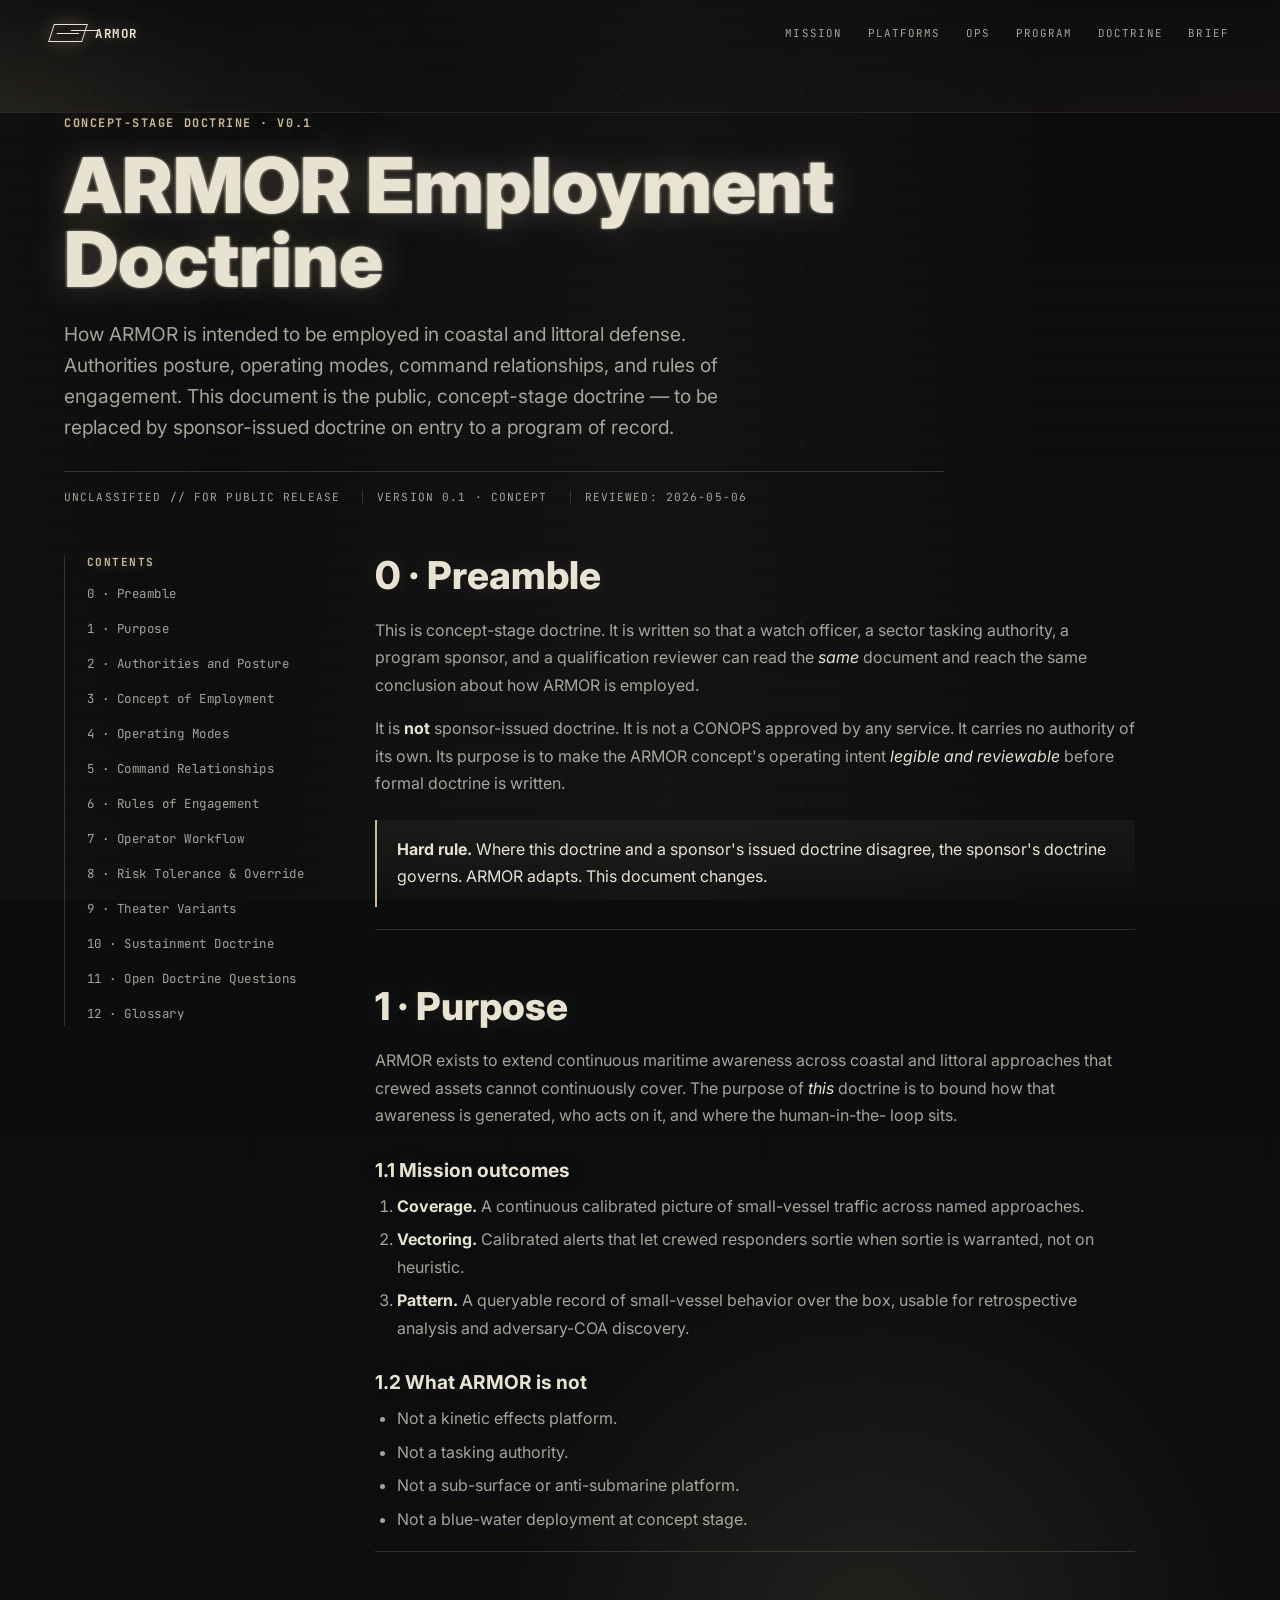
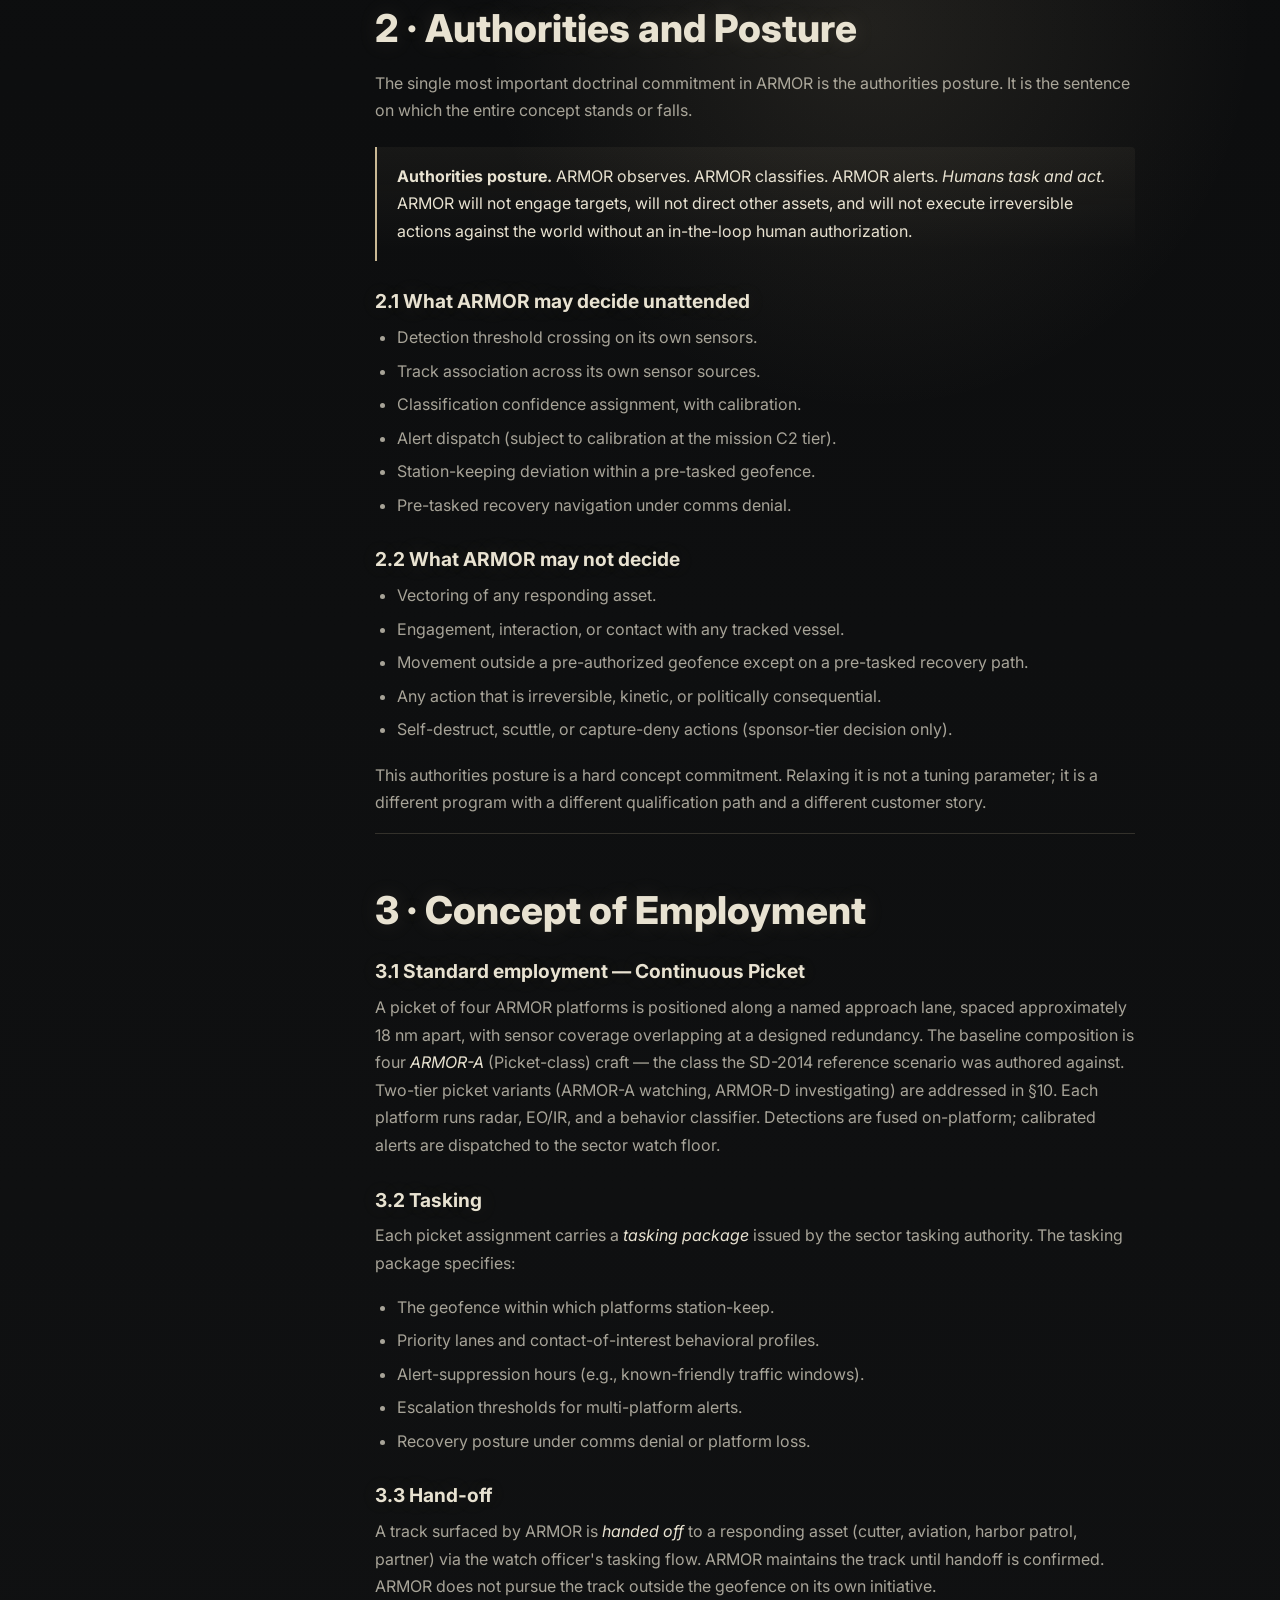
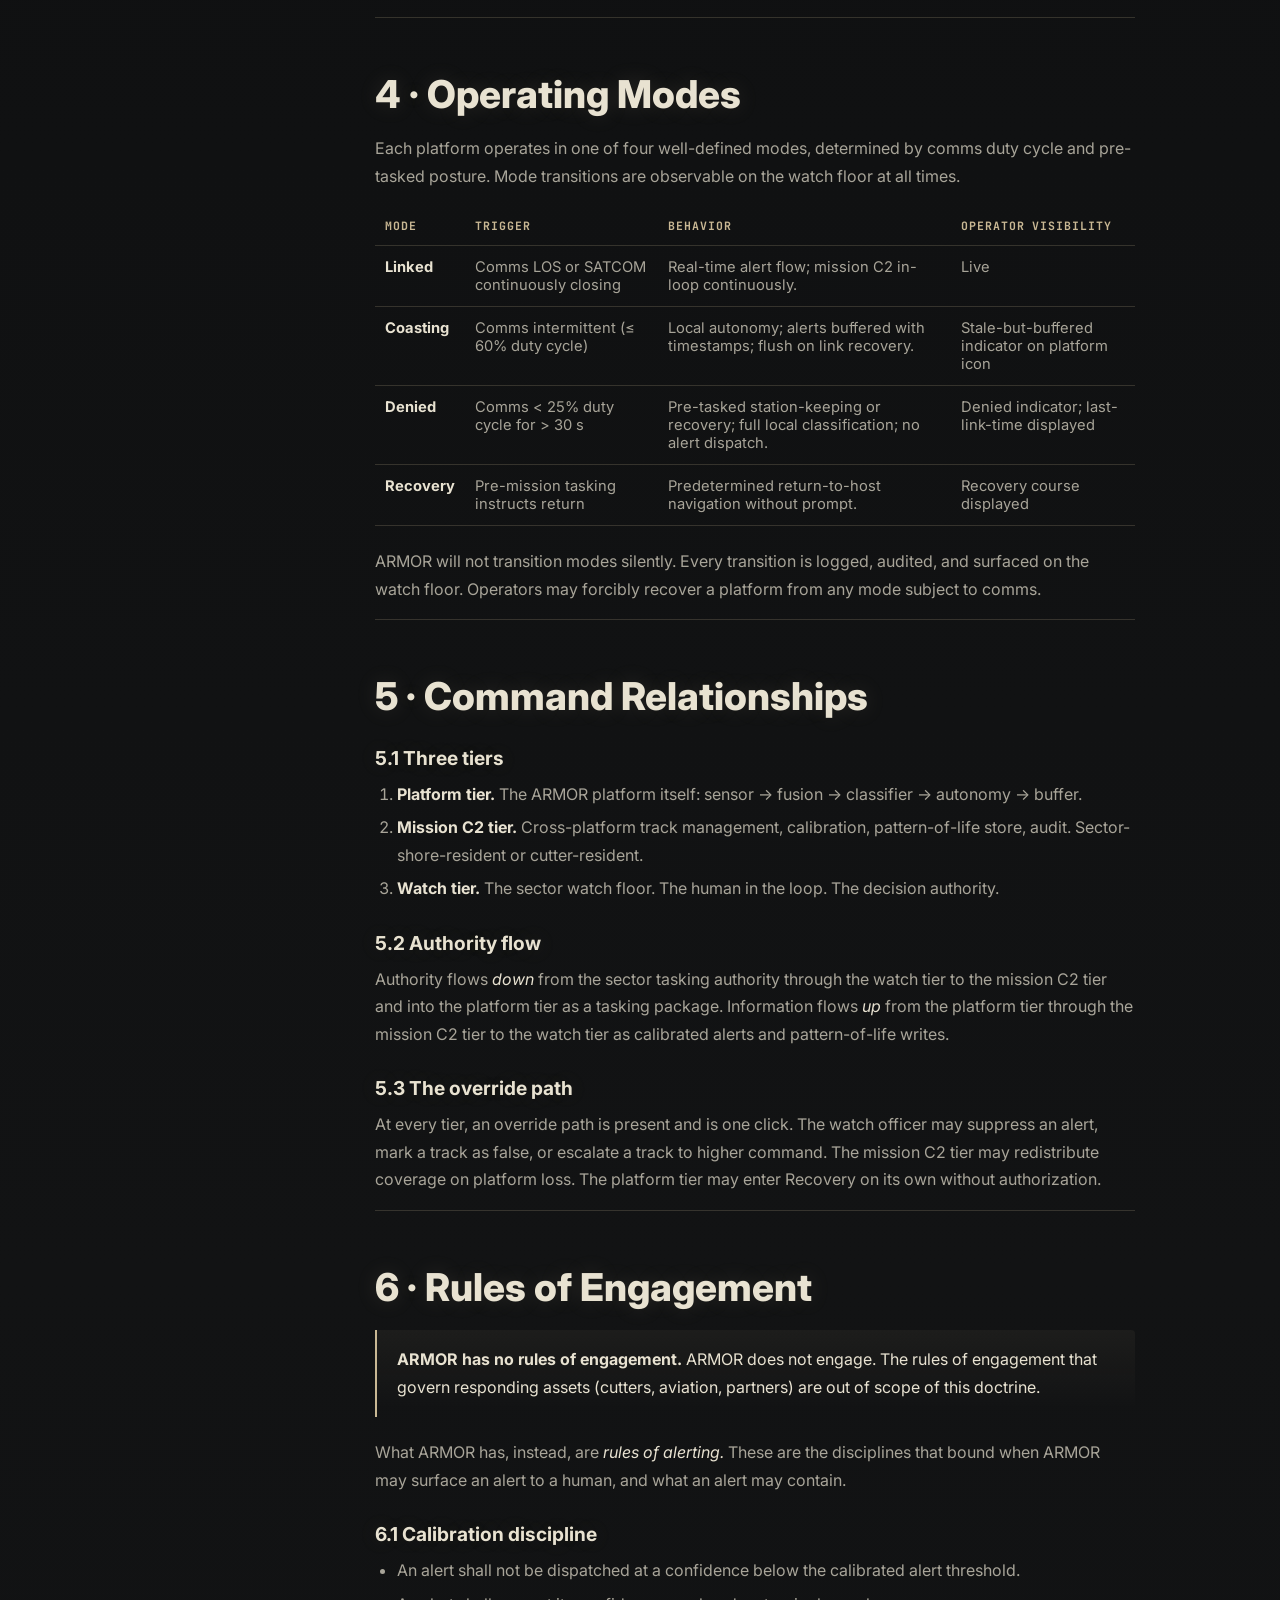
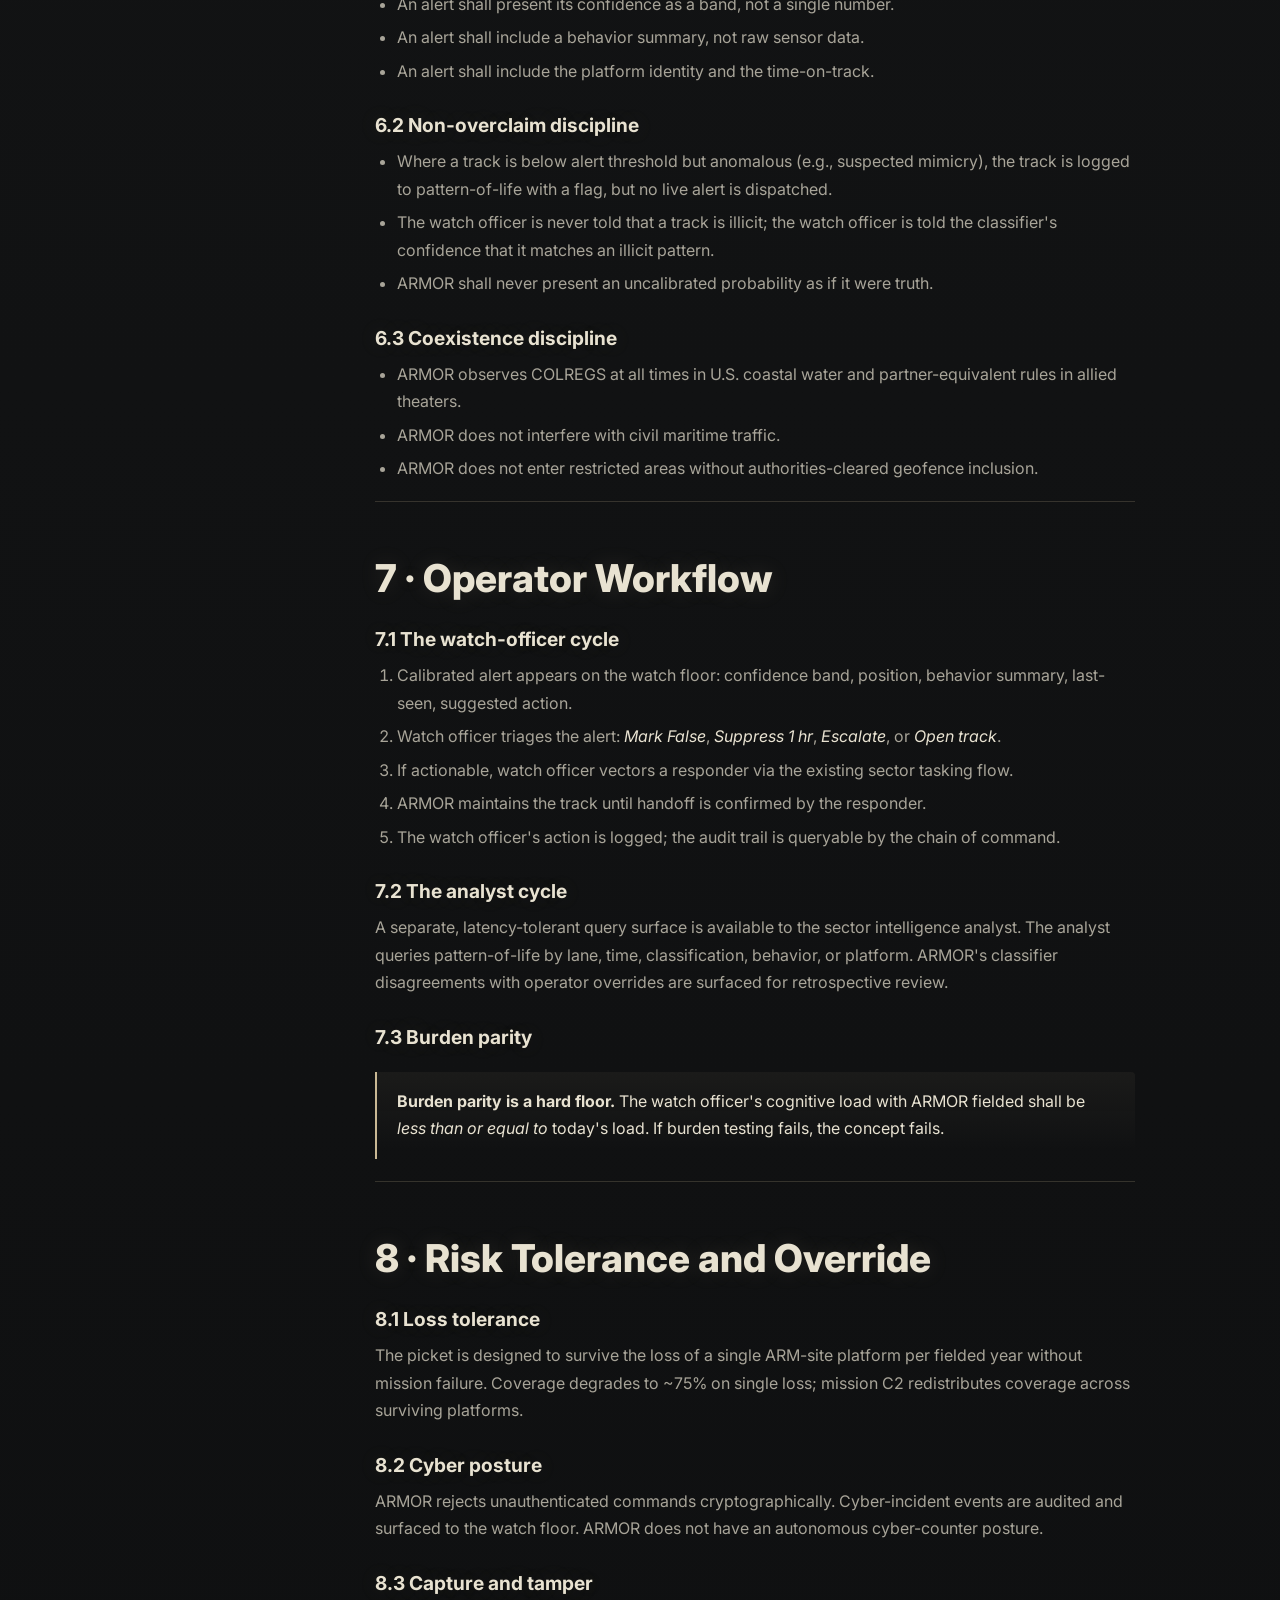
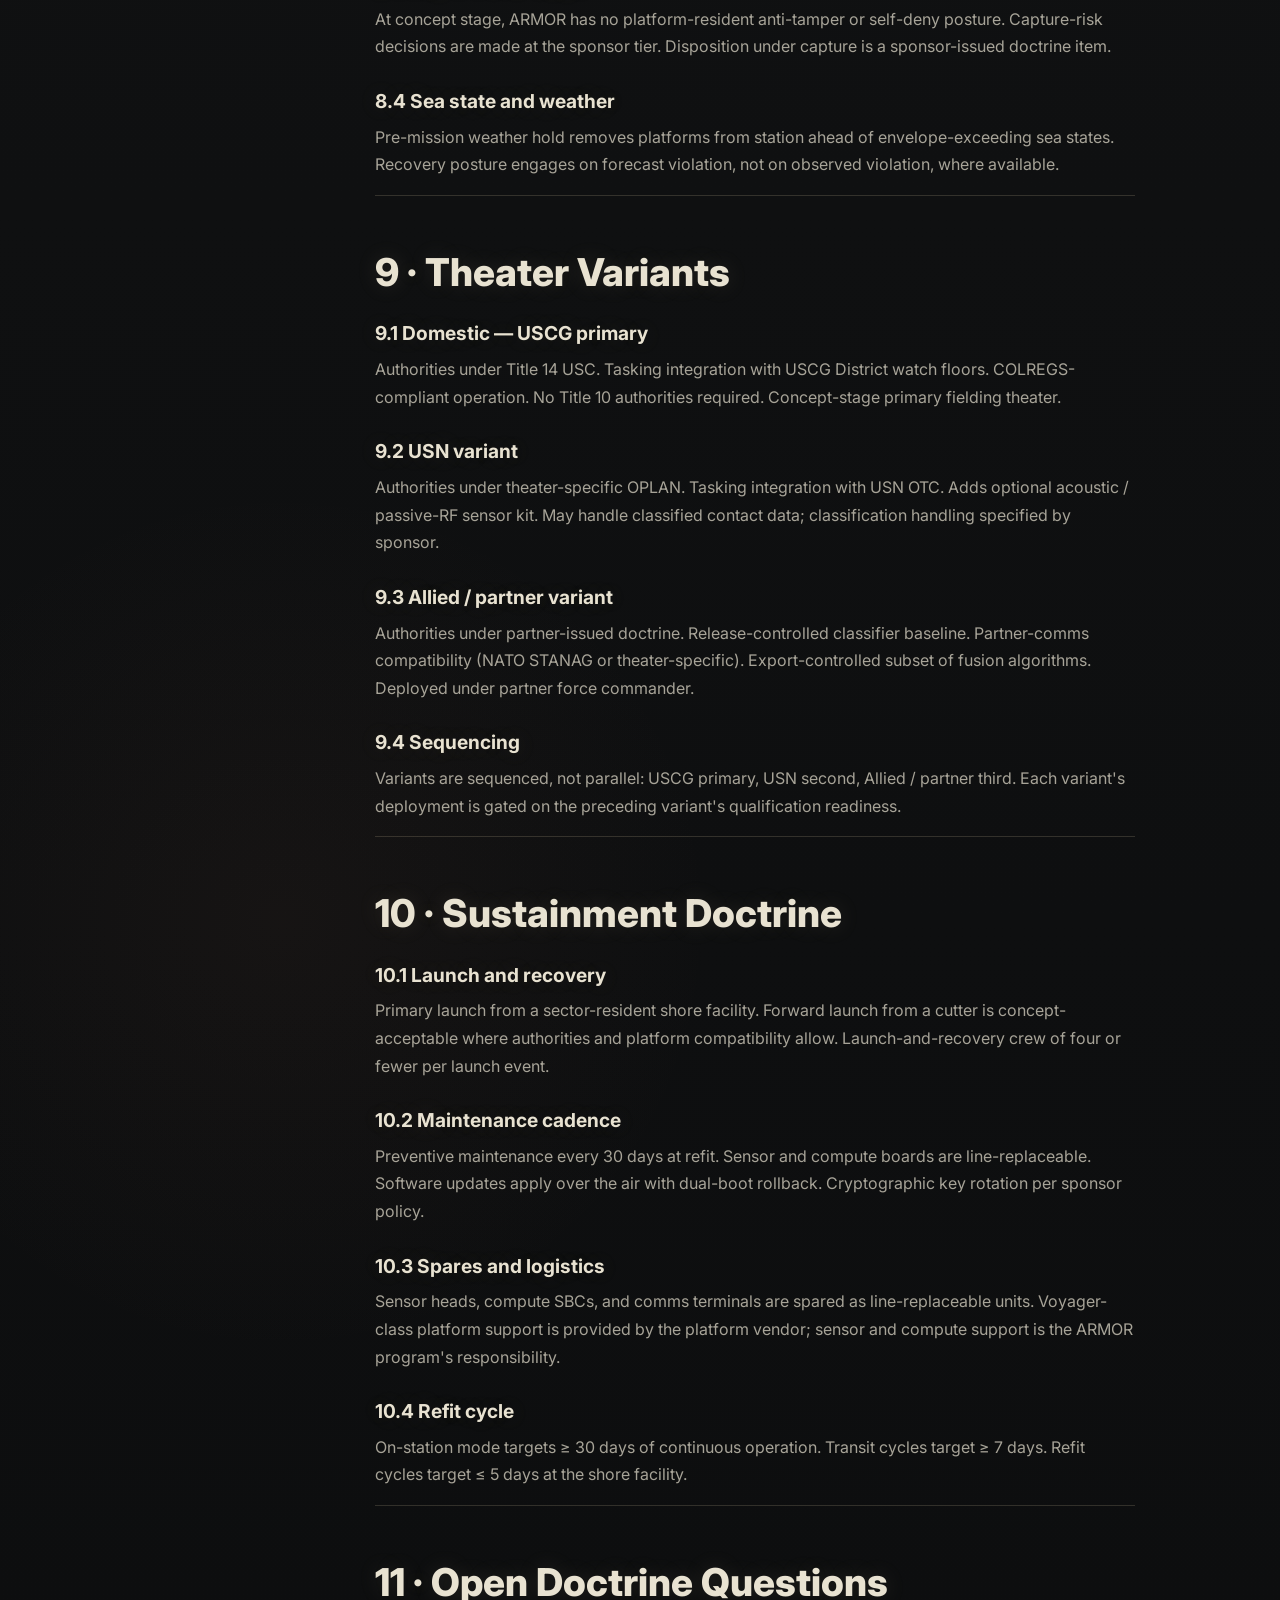
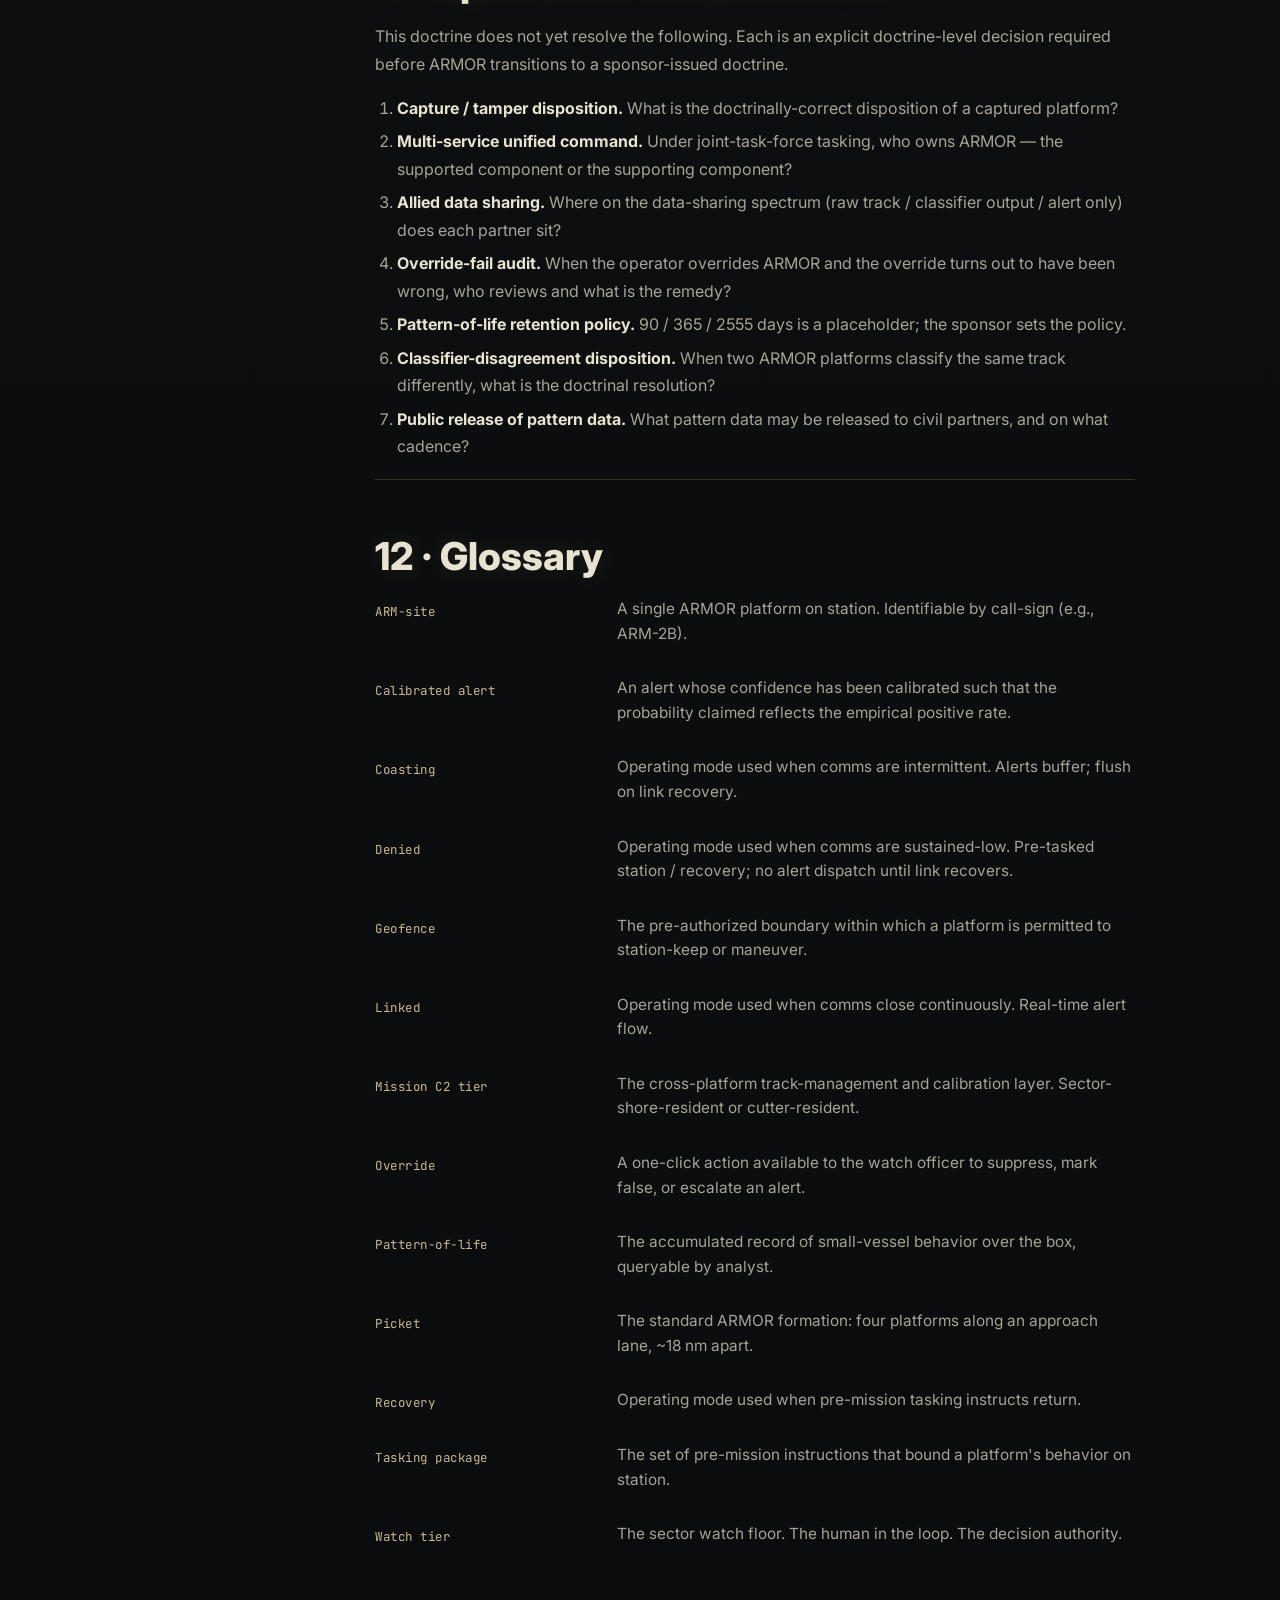
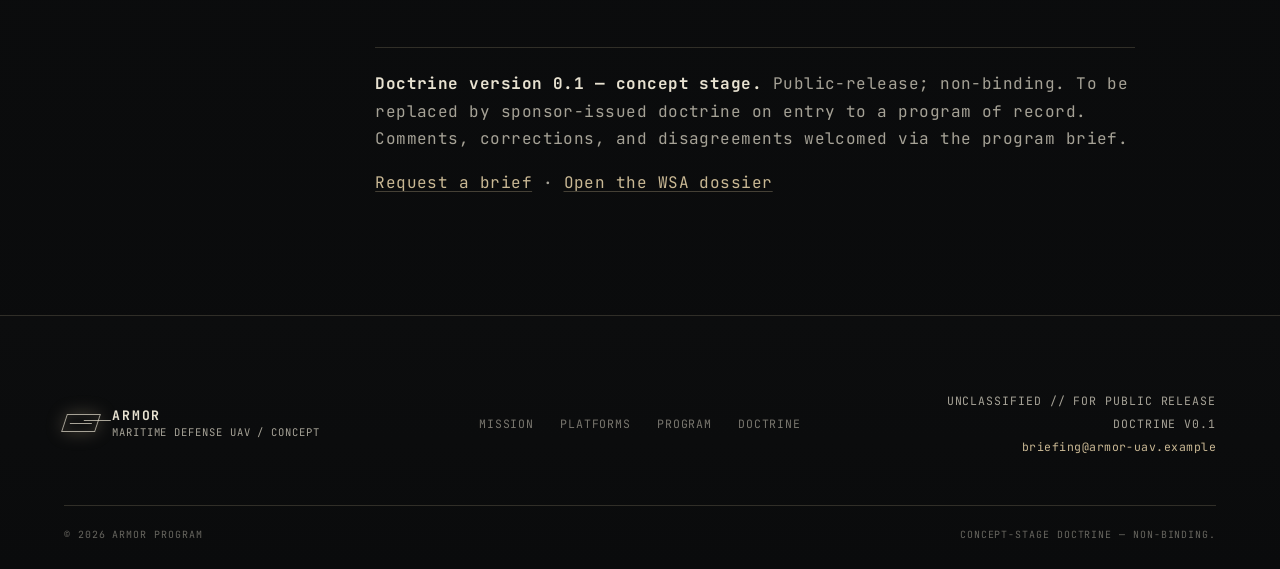
==== commit 4c5a96e3: "Sync website to State A: Voyager-class baseline disclosed openly Resolves the SWARM audit BLOCKER. S" ====
--- a/doctrine/index.html
+++ b/doctrine/index.html
@@ -159,10 +159,13 @@
           <p>
             A picket of four ARMOR platforms is positioned along a named
             approach lane, spaced approximately 18 nm apart, with sensor
-            coverage overlapping at a designed redundancy. Each platform runs
-            radar, EO/IR, and a behavior classifier. Detections are fused
-            on-platform; calibrated alerts are dispatched to the sector watch
-            floor.
+            coverage overlapping at a designed redundancy. The baseline
+            composition is four <em>ARMOR-A</em> (Picket-class) craft &mdash; the
+            class the SD-2014 reference scenario was authored against.
+            Two-tier picket variants (ARMOR-A watching, ARMOR-D investigating)
+            are addressed in §10. Each platform runs radar, EO/IR, and a
+            behavior classifier. Detections are fused on-platform; calibrated
+            alerts are dispatched to the sector watch floor.
           </p>
           <h3>3.2 Tasking</h3>
           <p>
--- a/styles.css
+++ b/styles.css
@@ -689,19 +689,37 @@
   z-index: 2;
 }
 
+/* Wall-to-wall doctrine: monster H2 + paragraph leads the section,
+   then a wall-to-wall figure follows as supporting context. The 2-col
+   grid was making the figure compete with the H2 as prime landing-action;
+   stacking + viewport bleed demotes it to a supporting frame. */
 .mission-band {
   background:
     radial-gradient(circle at 74% 20%, rgba(201, 184, 148, 0.078), transparent 28vw),
     linear-gradient(180deg, #141516, #1c1e1f);
-  display: grid;
-  gap: clamp(20px, 5vw, 56px);
-  grid-template-columns: 0.65fr 1.35fr 1fr;
-  padding: clamp(76px, 10vw, 126px) clamp(22px, 5vw, 72px);
+  display: flex;
+  flex-direction: column;
+  gap: clamp(40px, 6vw, 80px);
+  padding: clamp(76px, 10vw, 126px) clamp(22px, 5vw, 72px) 0;
 }
 
 .mission-band > * {
   position: relative;
   z-index: 1;
+}
+
+/* Order swap: text block leads, figure follows. The kicker "Hull Anatomy"
+   stays bundled with the figure (it labels the figure, not the H2). */
+.mission-left {
+  display: grid;
+  gap: clamp(20px, 3vw, 36px);
+  order: 2;
+}
+
+.mission-right {
+  display: grid;
+  gap: clamp(22px, 3vw, 36px);
+  order: 1;
 }
 
 .mission-band h2 {
@@ -713,22 +731,322 @@
 }
 
 .mission-band p {
-  align-self: end;
   color: var(--bone-soft);
   font-size: 1rem;
   line-height: 1.72;
-  max-width: 390px;
-}
-
+  max-width: 460px;
+}
+
+/* Concept-render honesty tag — placed on every illustrative image to mark
+   it as concept-stage, not CAD-derived per the visual-systems-architect
+   skill's "no hallucinated components" invariant. */
+.concept-tag {
+  background: rgba(10, 11, 12, 0.62);
+  backdrop-filter: blur(6px);
+  -webkit-backdrop-filter: blur(6px);
+  border: 1px solid rgba(201, 184, 148, 0.32);
+  color: var(--bone-soft);
+  font-family: var(--mono);
+  font-size: 0.58rem;
+  font-weight: 600;
+  letter-spacing: 0.14em;
+  padding: 6px 10px;
+  pointer-events: none;
+  position: absolute;
+  right: 14px;
+  text-transform: uppercase;
+  top: 14px;
+  z-index: 6;
+}
+
+.concept-tag::before {
+  background: var(--signal);
+  border-radius: 50%;
+  box-shadow: 0 0 8px rgba(201, 184, 148, 0.7);
+  content: "";
+  display: inline-block;
+  height: 5px;
+  margin-right: 8px;
+  vertical-align: middle;
+  width: 5px;
+}
+
+/* Hero variant — sits in the upper-right corner of the hero, above the
+   telemetry but inside the scrim. */
+.concept-tag--hero {
+  right: clamp(22px, 5vw, 64px);
+  top: 122px;
+  z-index: 7;
+}
+
+/* Closing variant — bottom-right of the closing scrim. */
+.concept-tag--closing {
+  right: clamp(22px, 7vw, 96px);
+  top: auto;
+  bottom: 32px;
+  z-index: 7;
+}
+
+/* Platforms section disclaimer — concept-target framing. */
+.platforms-disclaimer {
+  border-top: 1px solid var(--line);
+  color: var(--bone-soft);
+  display: flex;
+  flex-wrap: wrap;
+  font-family: var(--mono);
+  font-size: 0.7rem;
+  gap: 22px;
+  letter-spacing: 0.08em;
+  margin-top: 22px;
+  padding-top: 16px;
+  text-transform: uppercase;
+}
+
+.platforms-disclaimer span:first-child {
+  color: var(--signal);
+  text-shadow: 0 0 14px rgba(201, 184, 148, 0.42);
+}
+
+/* Mission figure — integrated scan zone, no frame, hud overlays, edge-bleed.
+   Wall-to-wall: escapes the section's horizontal padding to reach the
+   viewport edges. Body has overflow-x:hidden so 100vw is safe. */
+.mission-figure {
+  isolation: isolate;
+  margin-left: calc(50% - 50vw);
+  margin-right: calc(50% - 50vw);
+  margin-top: 0;
+  margin-bottom: 0;
+  max-width: none;
+  overflow: visible;
+  position: relative;
+  width: 100vw;
+}
+
+.mission-figure img {
+  display: block;
+  filter: grayscale(0.62) saturate(0.6) contrast(1.18) brightness(0.7);
+  height: auto;
+  transition: filter 500ms ease, transform 500ms cubic-bezier(0.25, 0.46, 0.45, 0.94);
+  width: 100%;
+  /* Bleed the image into the section bg via radial vignette + bottom fade.
+     No hard rectangular edge — the image dissolves into the page. */
+  -webkit-mask-image:
+    radial-gradient(ellipse 110% 130% at 50% 35%, #000 55%, rgba(0, 0, 0, 0.18) 100%),
+    linear-gradient(180deg, #000 60%, transparent 100%);
+  mask-image:
+    radial-gradient(ellipse 110% 130% at 50% 35%, #000 55%, rgba(0, 0, 0, 0.18) 100%),
+    linear-gradient(180deg, #000 60%, transparent 100%);
+  -webkit-mask-composite: source-in;
+  mask-composite: intersect;
+}
+
+.mission-figure:hover img,
+.mission-figure:focus-within img {
+  filter: grayscale(0.32) saturate(0.78) contrast(1.22) brightness(0.82);
+  transform: scale(1.012);
+}
+
+/* Soft volumetric fog over the image — scatters the harsh edges and
+   gives it the same hazy depth as the hero. */
+.mission-figure-fog {
+  background:
+    radial-gradient(ellipse at 32% 58%, rgba(201, 184, 148, 0.16), transparent 48%),
+    radial-gradient(ellipse at 78% 30%, rgba(232, 226, 209, 0.08), transparent 42%),
+    linear-gradient(180deg, rgba(10, 11, 12, 0.18), transparent 36%, rgba(10, 11, 12, 0.55));
+  filter: blur(14px);
+  inset: -4%;
+  mix-blend-mode: screen;
+  opacity: 0.78;
+  pointer-events: none;
+  position: absolute;
+  z-index: 1;
+}
+
+/* Scan grid overlay — same vocabulary as the hero hud-grid, lower density. */
+.mission-figure-grid {
+  background-image:
+    linear-gradient(rgba(201, 184, 148, 0.08) 1px, transparent 1px),
+    linear-gradient(90deg, rgba(201, 184, 148, 0.08) 1px, transparent 1px),
+    linear-gradient(rgba(232, 226, 209, 0.05) 1px, transparent 1px),
+    linear-gradient(90deg, rgba(232, 226, 209, 0.04) 1px, transparent 1px);
+  background-position: center;
+  background-size: 96px 96px, 96px 96px, 18px 18px, 18px 18px;
+  inset: 6% 4%;
+  mask-image: radial-gradient(ellipse at center, #000 30%, transparent 86%);
+  mix-blend-mode: screen;
+  opacity: 0.42;
+  pointer-events: none;
+  position: absolute;
+  z-index: 2;
+}
+
+/* Scan band sweeps when section enters view (matches existing scan-zone behavior). */
+.mission-figure-band {
+  background:
+    linear-gradient(180deg, transparent, rgba(201, 184, 148, 0.08), rgba(232, 226, 209, 0.34), rgba(201, 184, 148, 0.08), transparent);
+  box-shadow: 0 0 38px rgba(201, 184, 148, 0.34);
+  height: 14%;
+  left: 0;
+  mix-blend-mode: screen;
+  opacity: 0;
+  pointer-events: none;
+  position: absolute;
+  right: 0;
+  top: 0;
+  transform: translateY(-120%);
+  z-index: 3;
+}
+
+.mission-figure.is-visible .mission-figure-band,
+.scan-section .mission-figure.is-visible .mission-figure-band {
+  /* Delay so the scan fires after the reveal settles, not during it */
+  animation: missionFigureScan 1100ms cubic-bezier(0.16, 1, 0.3, 1) 300ms forwards;
+}
+
+@keyframes missionFigureScan {
+  0% { opacity: 0; transform: translateY(-120%); }
+  18%, 84% { opacity: 1; }
+  100% { opacity: 0; transform: translateY(720%); }
+}
+
+/* Anatomy callouts — thin guide line + mono label. NOT corner fiducials. */
+.mission-callouts {
+  inset: 0;
+  list-style: none;
+  margin: 0;
+  padding: 0;
+  pointer-events: none;
+  position: absolute;
+  z-index: 4;
+}
+
+.mission-callouts .callout {
+  font-family: var(--mono);
+  font-size: 0.6rem;
+  letter-spacing: 0.1em;
+  position: absolute;
+  text-transform: uppercase;
+}
+
+.mission-callouts .callout-line {
+  background: linear-gradient(90deg, transparent, var(--signal) 40%, var(--signal));
+  box-shadow: 0 0 14px rgba(201, 184, 148, 0.55);
+  display: block;
+  height: 1px;
+  width: 70px;
+}
+
+.mission-callouts .callout-label {
+  align-items: baseline;
+  color: var(--bone);
+  display: inline-flex;
+  flex-direction: column;
+  gap: 1px;
+  text-shadow: 0 0 10px rgba(10, 11, 12, 0.9), 0 0 22px rgba(10, 11, 12, 0.6);
+}
+
+.mission-callouts .callout-label b {
+  color: var(--signal);
+  font-size: 0.66rem;
+  font-weight: 700;
+  letter-spacing: 0.13em;
+  text-shadow: 0 0 14px rgba(201, 184, 148, 0.55);
+}
+
+.mission-callouts .callout-label i {
+  color: var(--bone-soft);
+  font-size: 0.56rem;
+  font-style: normal;
+  letter-spacing: 0.08em;
+}
+
+.mission-callouts .callout-mast {
+  display: grid;
+  gap: 6px;
+  grid-template-columns: 70px auto;
+  align-items: center;
+  left: 36%;
+  top: 18%;
+  transform: translate(-100%, -100%);
+}
+
+.mission-callouts .callout-mast .callout-line {
+  background: linear-gradient(90deg, var(--signal), var(--signal) 60%, transparent);
+  order: 2;
+  width: 70px;
+}
+
+.mission-callouts .callout-mast .callout-label {
+  order: 1;
+  text-align: right;
+  align-items: flex-end;
+}
+
+.mission-callouts .callout-hull {
+  display: grid;
+  gap: 6px;
+  grid-template-columns: 70px auto;
+  align-items: center;
+  left: 56%;
+  top: 64%;
+}
+
+.mission-callouts .callout-wake {
+  display: grid;
+  gap: 6px;
+  grid-template-columns: auto 70px;
+  align-items: center;
+  left: 8%;
+  top: 78%;
+}
+
+.mission-callouts .callout-wake .callout-label {
+  text-align: right;
+  align-items: flex-end;
+}
+.mission-callouts .callout-wake .callout-line {
+  background: linear-gradient(90deg, transparent, var(--signal) 40%, var(--signal));
+  order: 2;
+}
+
+/* Caption: bleeds into the section bg, no hard scrim, mono spec. */
+.mission-figure figcaption {
+  align-items: baseline;
+  border-top: 1px solid rgba(201, 184, 148, 0.16);
+  color: var(--bone-soft);
+  display: flex;
+  flex-wrap: wrap;
+  font-family: var(--mono);
+  font-size: 0.66rem;
+  gap: 18px;
+  justify-content: space-between;
+  letter-spacing: 0.1em;
+  margin: 14px clamp(2px, 1vw, 8px) 0;
+  padding-top: 12px;
+  text-transform: uppercase;
+}
+
+.mission-figure figcaption span:last-child {
+  color: var(--signal);
+  text-shadow: 0 0 14px rgba(201, 184, 148, 0.42);
+}
+
+@media (max-width: 720px) {
+  .mission-callouts .callout-mast,
+  .mission-callouts .callout-hull,
+  .mission-callouts .callout-wake { display: none; }
+}
+
+/* Wall-to-wall doctrine: split-copy text block leads, split-media follows
+   wall-to-wall. Was 2-col grid (text|image side-by-side); now stacked. */
 .split-section {
-  align-items: stretch;
   background:
     linear-gradient(90deg, rgba(10, 11, 12, 0.96), rgba(22, 24, 26, 0.94)),
     radial-gradient(circle at 62% 48%, rgba(201, 184, 148, 0.078), transparent 30vw);
   color: var(--bone);
-  display: grid;
-  grid-template-columns: minmax(320px, 0.78fr) minmax(0, 1.22fr);
-  min-height: 760px;
+  display: flex;
+  flex-direction: column;
+  min-height: 0;
 }
 
 .split-copy {
@@ -782,20 +1100,30 @@
   margin: 0;
 }
 
+/* Wall-to-wall: split-media escapes section padding (none here, but the
+   100vw + neg margin trick still positions it edge-to-edge regardless of
+   the parent's padding). 3:1 aspect matches the platforms/ops anchor
+   rhythm. Heavier filter brings ZC1.jpg in line with the dark palette. */
 .split-media {
-  min-height: 560px;
+  aspect-ratio: 3 / 1;
+  margin-left: calc(50% - 50vw);
+  margin-right: calc(50% - 50vw);
+  max-width: none;
+  min-height: 0;
   overflow: clip;
   position: relative;
+  width: 100vw;
 }
 
 .split-media img {
-  filter: grayscale(0.3) saturate(0.68) contrast(1.14) brightness(0.78);
-  height: 114%;
+  filter: grayscale(0.7) saturate(0.5) contrast(1.18) brightness(0.6);
+  height: 100%;
+  inset: 0;
   left: 0;
   object-fit: cover;
   object-position: 52% 50%;
   position: absolute;
-  top: -7%;
+  top: 0;
   width: 100%;
 }
 
@@ -831,14 +1159,17 @@
   transform: translateY(-120%);
 }
 
-.scan-panel.is-visible::after,
-.scan-panel:hover::after,
-.scan-panel:focus-within::after {
-  animation: panelScan 760ms cubic-bezier(0.2, 0.7, 0.2, 1) forwards;
+/* Scan fires once when the panel enters view — delayed so it runs after
+   the reveal settles, not simultaneously with it. Hover and focus-within
+   do NOT re-trigger the animation; the image scale+filter handles that
+   feedback. Re-firing the animation on hover restarts from the forwards-
+   filled end state, causing a visible jump. */
+.scan-panel.is-visible::after {
+  animation: panelScan 760ms cubic-bezier(0.16, 1, 0.3, 1) 220ms forwards;
 }
 
 .scan-panel[data-panel-label] > img {
-  transition: filter 420ms ease, transform 700ms cubic-bezier(0.2, 0.7, 0.2, 1);
+  transition: filter 400ms ease, transform 400ms cubic-bezier(0.25, 0.46, 0.45, 0.94);
 }
 
 .scan-panel[data-panel-label]::before {
@@ -977,6 +1308,48 @@
   z-index: 1;
 }
 
+/* SD-2014 ground-truth anchor: full-bleed banner between ops intro and
+   mission stills. Same wall-to-wall + heavy dark filter discipline as
+   platforms-anchor. Lets monster typography "The software the hull carries"
+   stay the prime impact element above; image reads as supporting frame. */
+.ops-anchor {
+  margin-bottom: clamp(24px, 3vw, 36px);
+  margin-left: calc(50% - 50vw);
+  margin-right: calc(50% - 50vw);
+  max-width: none;
+  position: relative;
+  width: 100vw;
+}
+
+.ops-anchor img {
+  aspect-ratio: 3 / 1;
+  display: block;
+  filter: grayscale(0.82) saturate(0.4) contrast(1.22) brightness(0.5) !important;
+  height: auto;
+  object-fit: cover;
+  object-position: 50% 50%;
+  width: 100%;
+}
+
+.ops-anchor:hover img,
+.ops-anchor:focus-within img {
+  filter: grayscale(0.6) saturate(0.6) contrast(1.22) brightness(0.62) !important;
+}
+
+.ops-anchor figcaption {
+  border-top: 1px solid var(--line);
+  color: var(--bone-soft);
+  font-family: var(--mono);
+  font-size: 0.7rem;
+  letter-spacing: 0.08em;
+  padding: 14px clamp(20px, 5vw, 64px);
+  text-transform: uppercase;
+}
+
+.ops-anchor .concept-tag {
+  right: clamp(20px, 5vw, 64px);
+}
+
 .ops-strip {
   display: grid;
   gap: 14px;
@@ -999,7 +1372,7 @@
   filter: brightness(0.78) contrast(1.06) saturate(0.88);
   height: auto;
   object-fit: cover;
-  transition: filter 360ms ease, transform 600ms cubic-bezier(0.2, 0.7, 0.2, 1);
+  transition: filter 380ms ease, transform 380ms cubic-bezier(0.25, 0.46, 0.45, 0.94);
   width: 100%;
 }
 
@@ -1086,7 +1459,7 @@
   inset: 0;
   object-fit: cover;
   position: absolute;
-  transition: filter 360ms ease, transform 800ms cubic-bezier(0.2, 0.7, 0.2, 1);
+  transition: filter 420ms ease, transform 420ms cubic-bezier(0.25, 0.46, 0.45, 0.94);
   width: 100%;
 }
 
@@ -1232,6 +1605,50 @@
   font-size: clamp(1rem, 1.45vw, 1.18rem);
   line-height: 1.66;
   max-width: 720px;
+}
+
+/* Reference-build anchor: full-bleed banner between platforms intro and the
+   spec grid. Wall-to-wall (escapes section padding via 50vw trick), 3:1
+   banner aspect so it reads as supporting frame, not prime landing-action.
+   Heavy dark filter forces daylight source imagery to submit to the
+   tactical palette. !important on filter to win against any scan-panel
+   hover override and stay disciplined. */
+.platforms-anchor {
+  margin-left: calc(50% - 50vw);
+  margin-right: calc(50% - 50vw);
+  margin-top: clamp(28px, 4vw, 48px);
+  max-width: none;
+  position: relative;
+  width: 100vw;
+}
+
+.platforms-anchor img {
+  aspect-ratio: 3 / 1;
+  display: block;
+  filter: grayscale(0.82) saturate(0.4) contrast(1.22) brightness(0.5) !important;
+  height: auto;
+  object-fit: cover;
+  object-position: 50% 38%;
+  width: 100%;
+}
+
+.platforms-anchor:hover img,
+.platforms-anchor:focus-within img {
+  filter: grayscale(0.6) saturate(0.6) contrast(1.22) brightness(0.62) !important;
+}
+
+.platforms-anchor figcaption {
+  border-top: 1px solid var(--line);
+  color: var(--bone-soft);
+  font-family: var(--mono);
+  font-size: 0.7rem;
+  letter-spacing: 0.08em;
+  padding: 14px clamp(20px, 5vw, 64px);
+  text-transform: uppercase;
+}
+
+.platforms-anchor .concept-tag {
+  right: clamp(20px, 5vw, 64px);
 }
 
 .platforms-grid {
@@ -1880,17 +2297,19 @@
 .reveal {
   opacity: 1;
   transform: none;
-  transition: opacity 700ms ease, transform 700ms cubic-bezier(0.2, 0.7, 0.2, 1), filter 700ms ease;
+  /* opacity leads slightly so content is legible before it fully settles;
+     transform uses easeOutExpo for a crisp mechanical snap with soft landing.
+     No filter here — images have their own filter transitions; blending them
+     causes the dirty pixel overlap. */
+  transition: opacity 480ms ease, transform 640ms cubic-bezier(0.16, 1, 0.3, 1);
 }
 
 .js-enabled .reveal {
-  filter: blur(6px);
   opacity: 0;
-  transform: translateY(28px);
+  transform: translateY(20px);
 }
 
 .js-enabled .reveal.is-visible {
-  filter: blur(0);
   opacity: 1;
   transform: translateY(0);
 }
@@ -2022,7 +2441,6 @@
 
   .reveal,
   .js-enabled .reveal {
-    filter: none;
     opacity: 1;
     transform: none;
   }
@@ -2056,9 +2474,10 @@
     min-height: 0;
   }
 
+  /* Stacked layout pins split-media after split-copy; no order override. */
   .split-media {
-    min-height: 460px;
-    order: -1;
+    aspect-ratio: 16 / 9;
+    min-height: 0;
   }
 
   .capability-grid {
@@ -2162,7 +2581,8 @@
   }
 
   .split-media {
-    min-height: 340px;
+    aspect-ratio: 4 / 3;
+    min-height: 0;
   }
 
   .panel-hud {
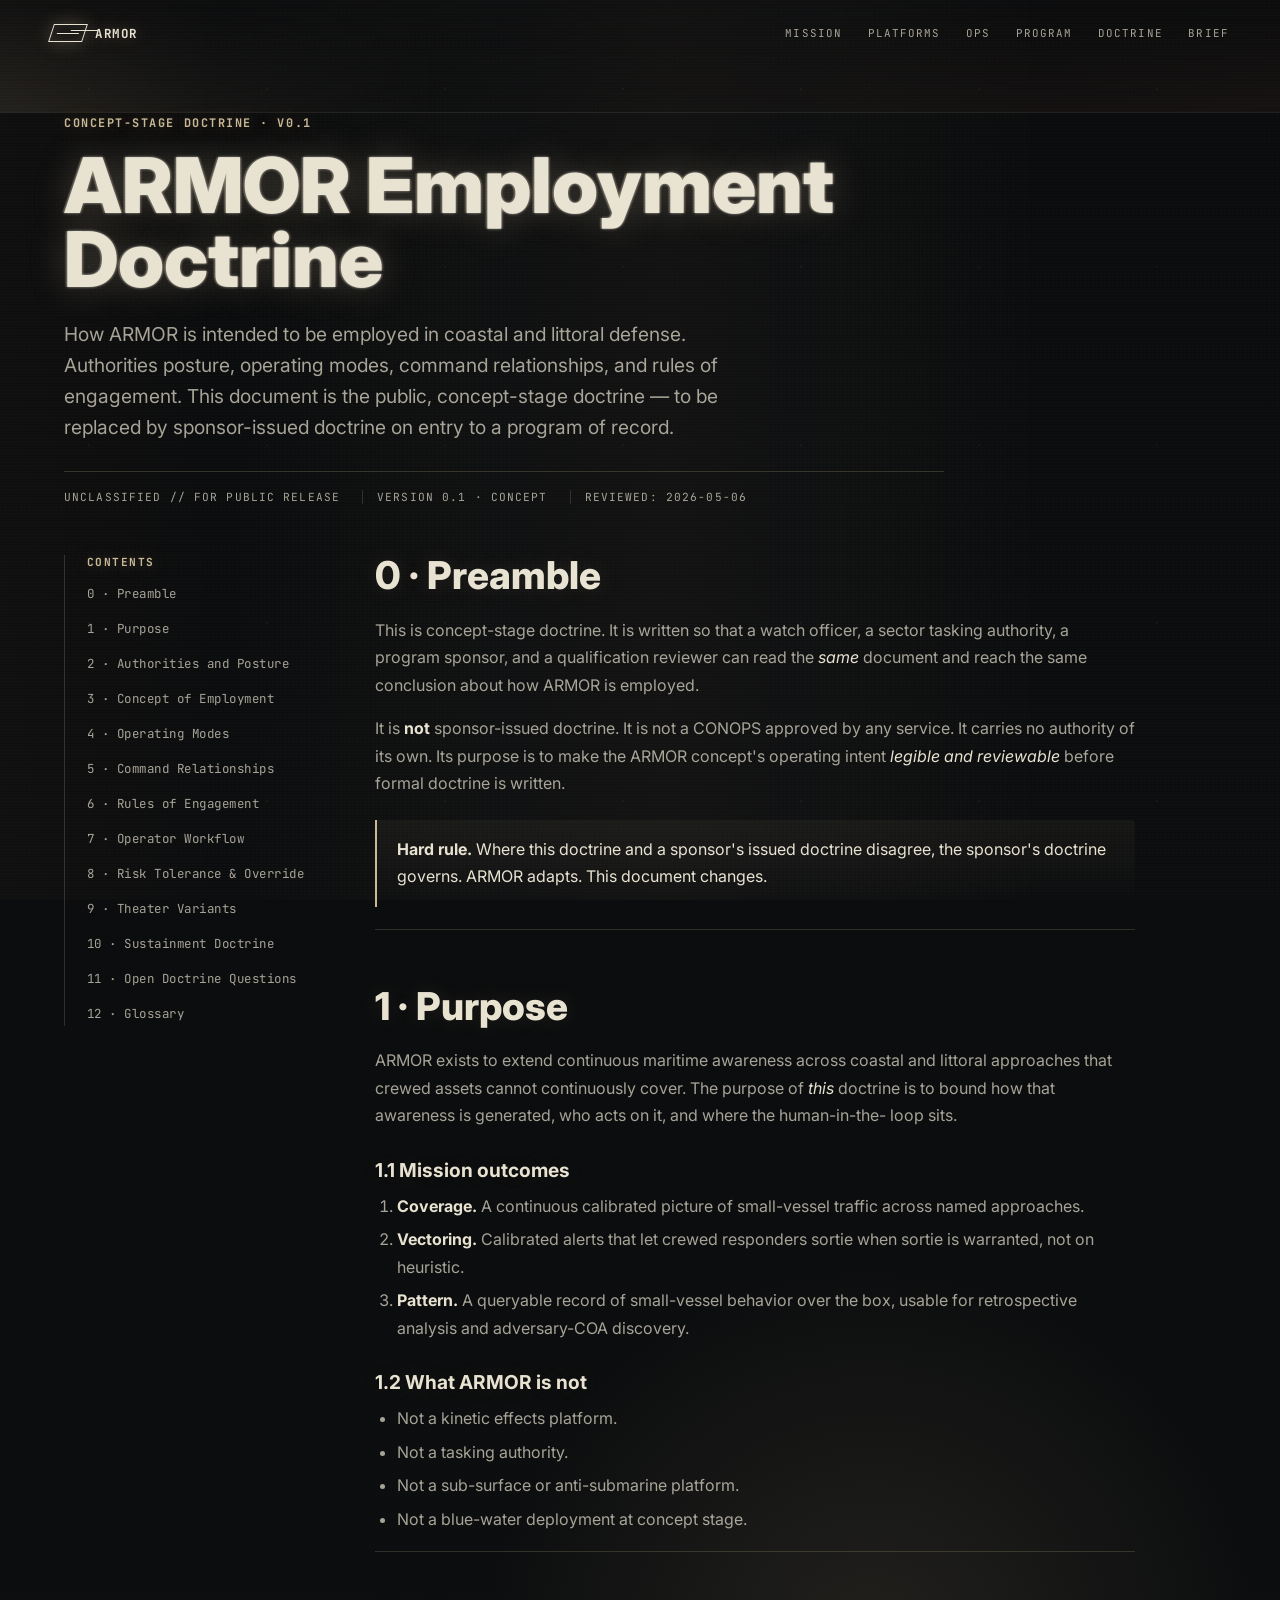
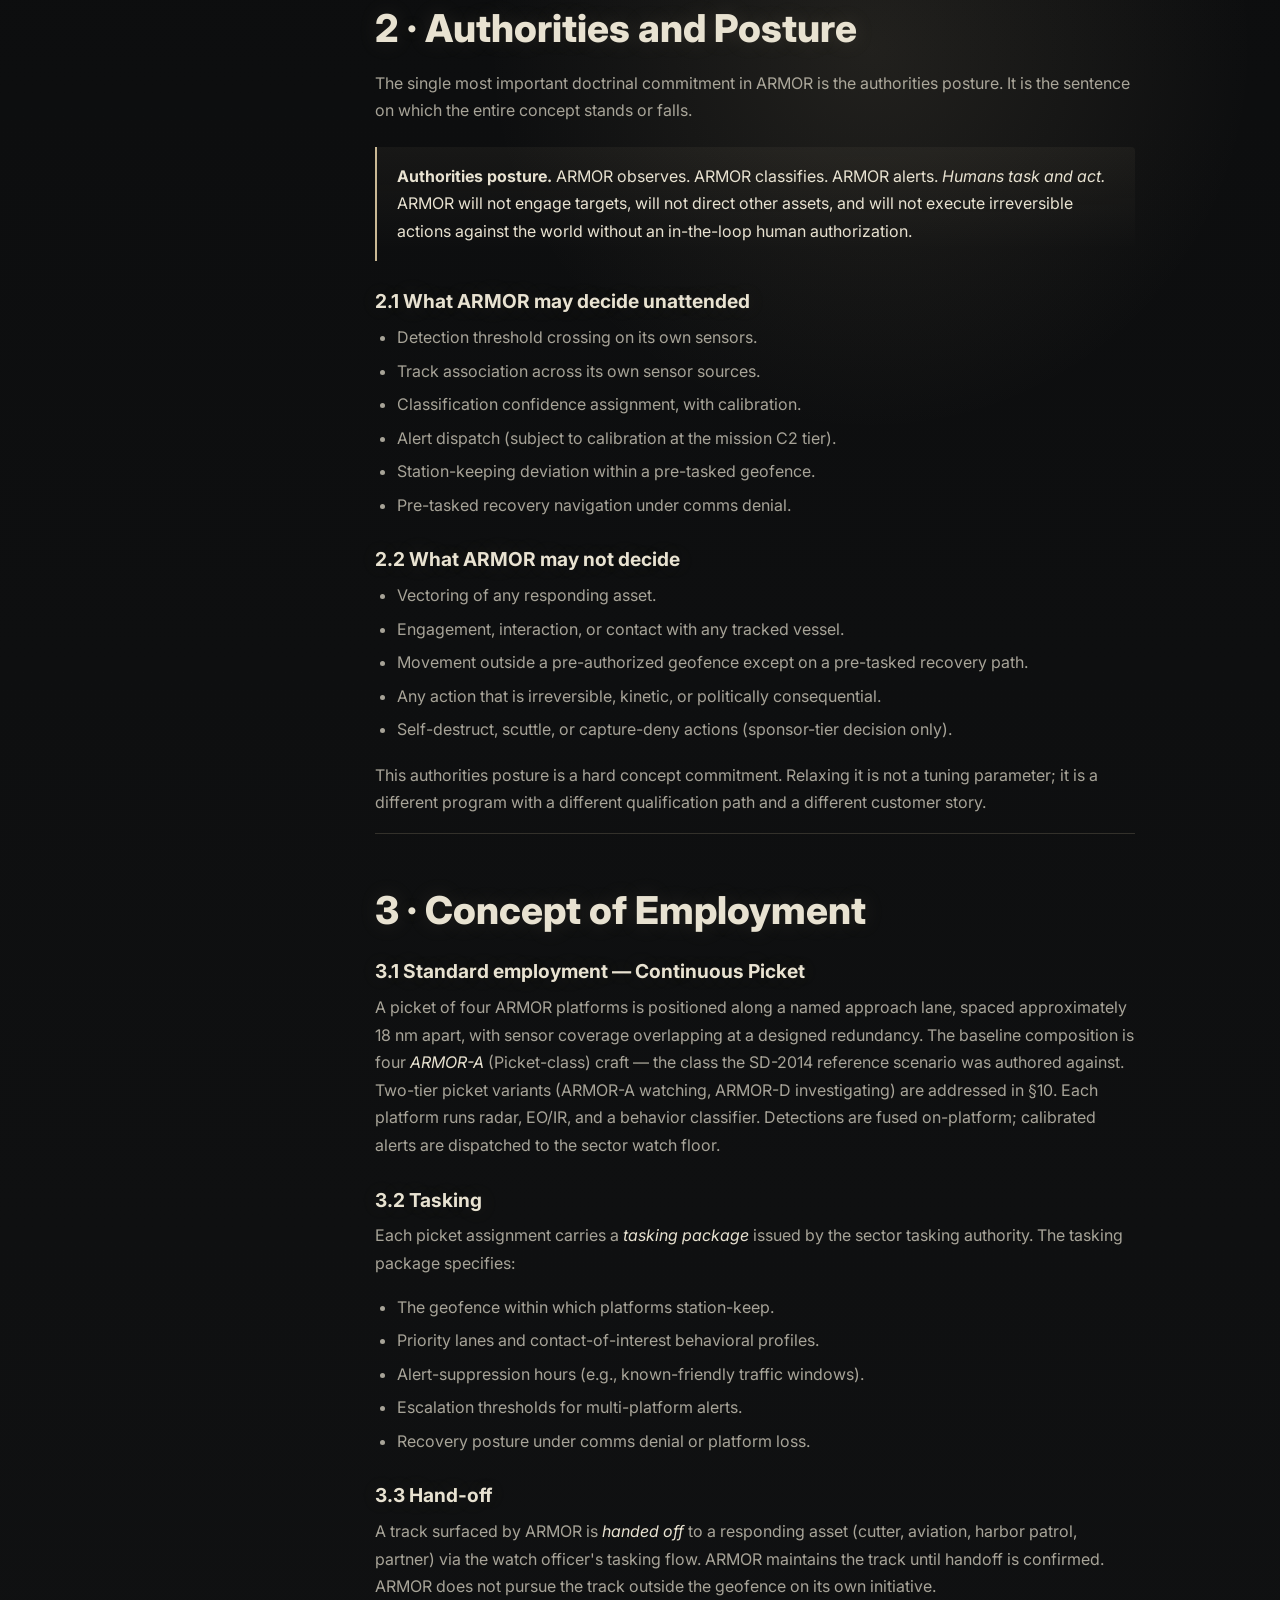
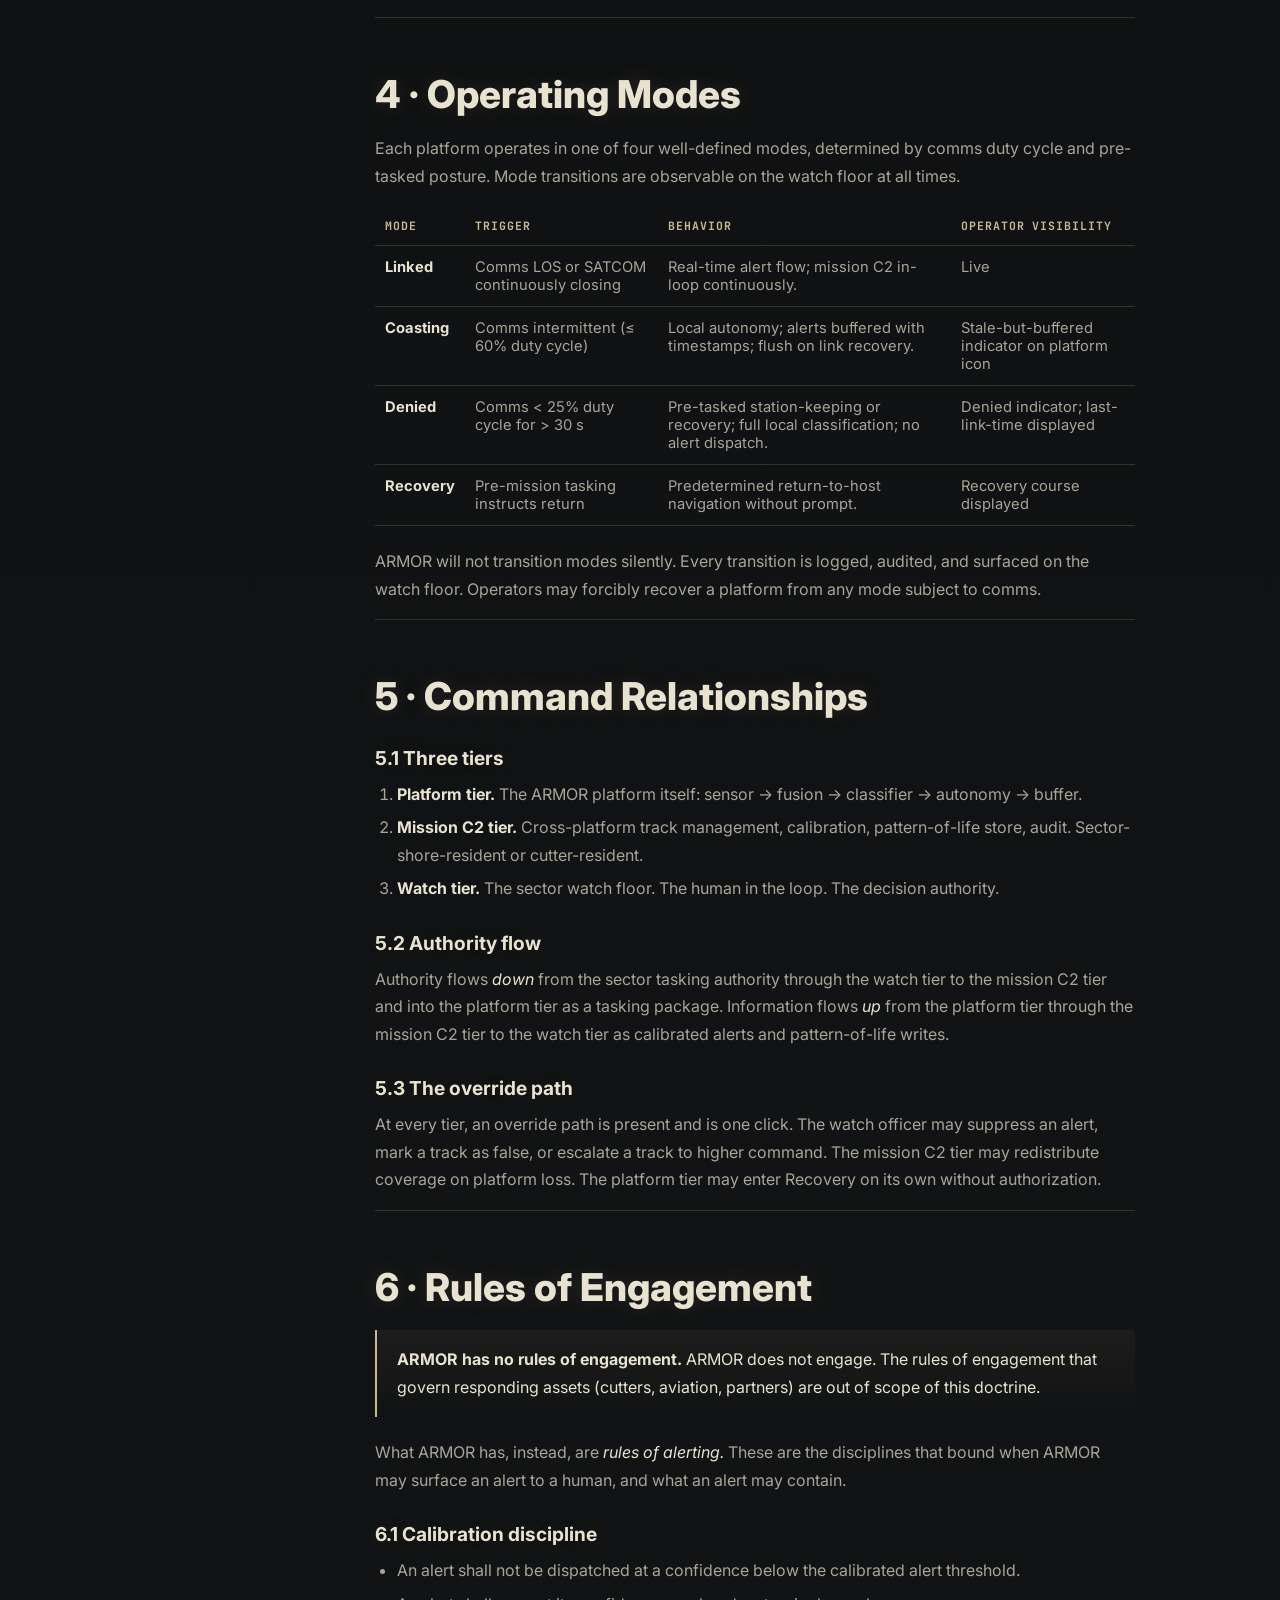
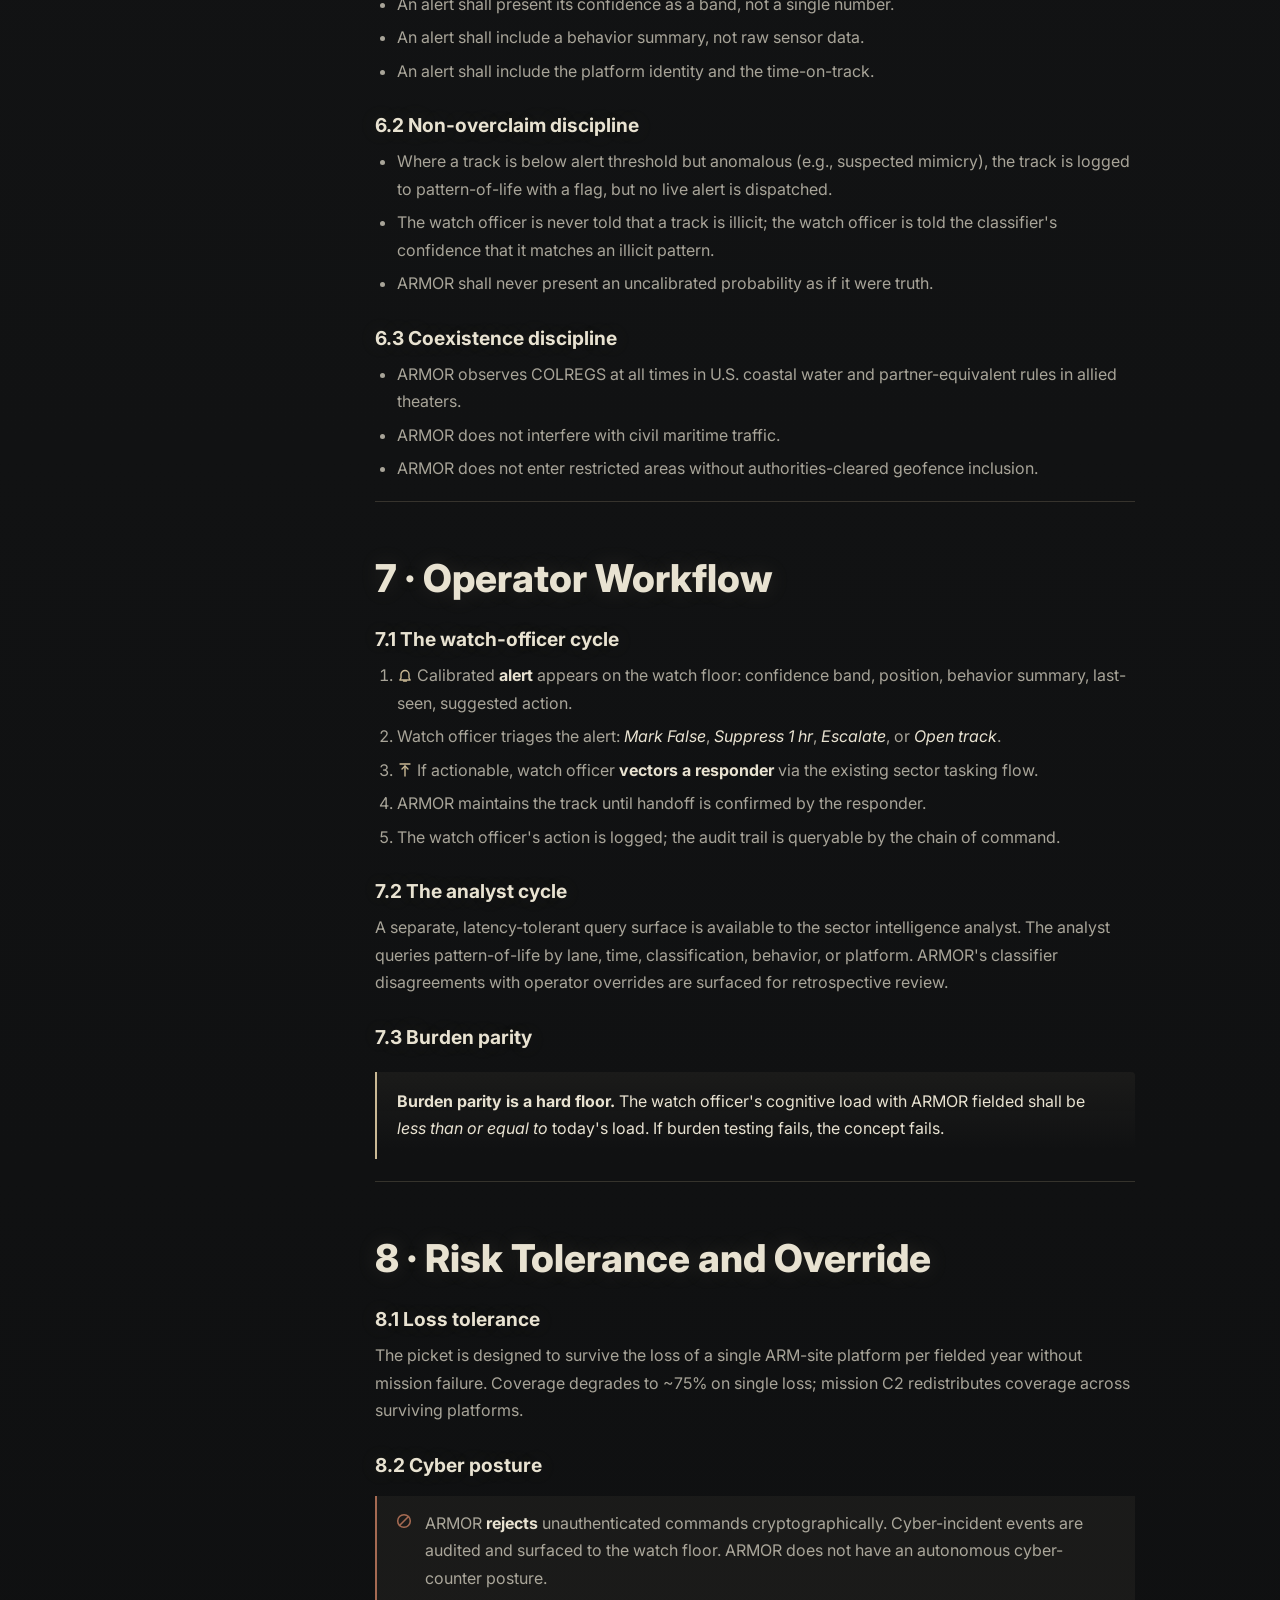
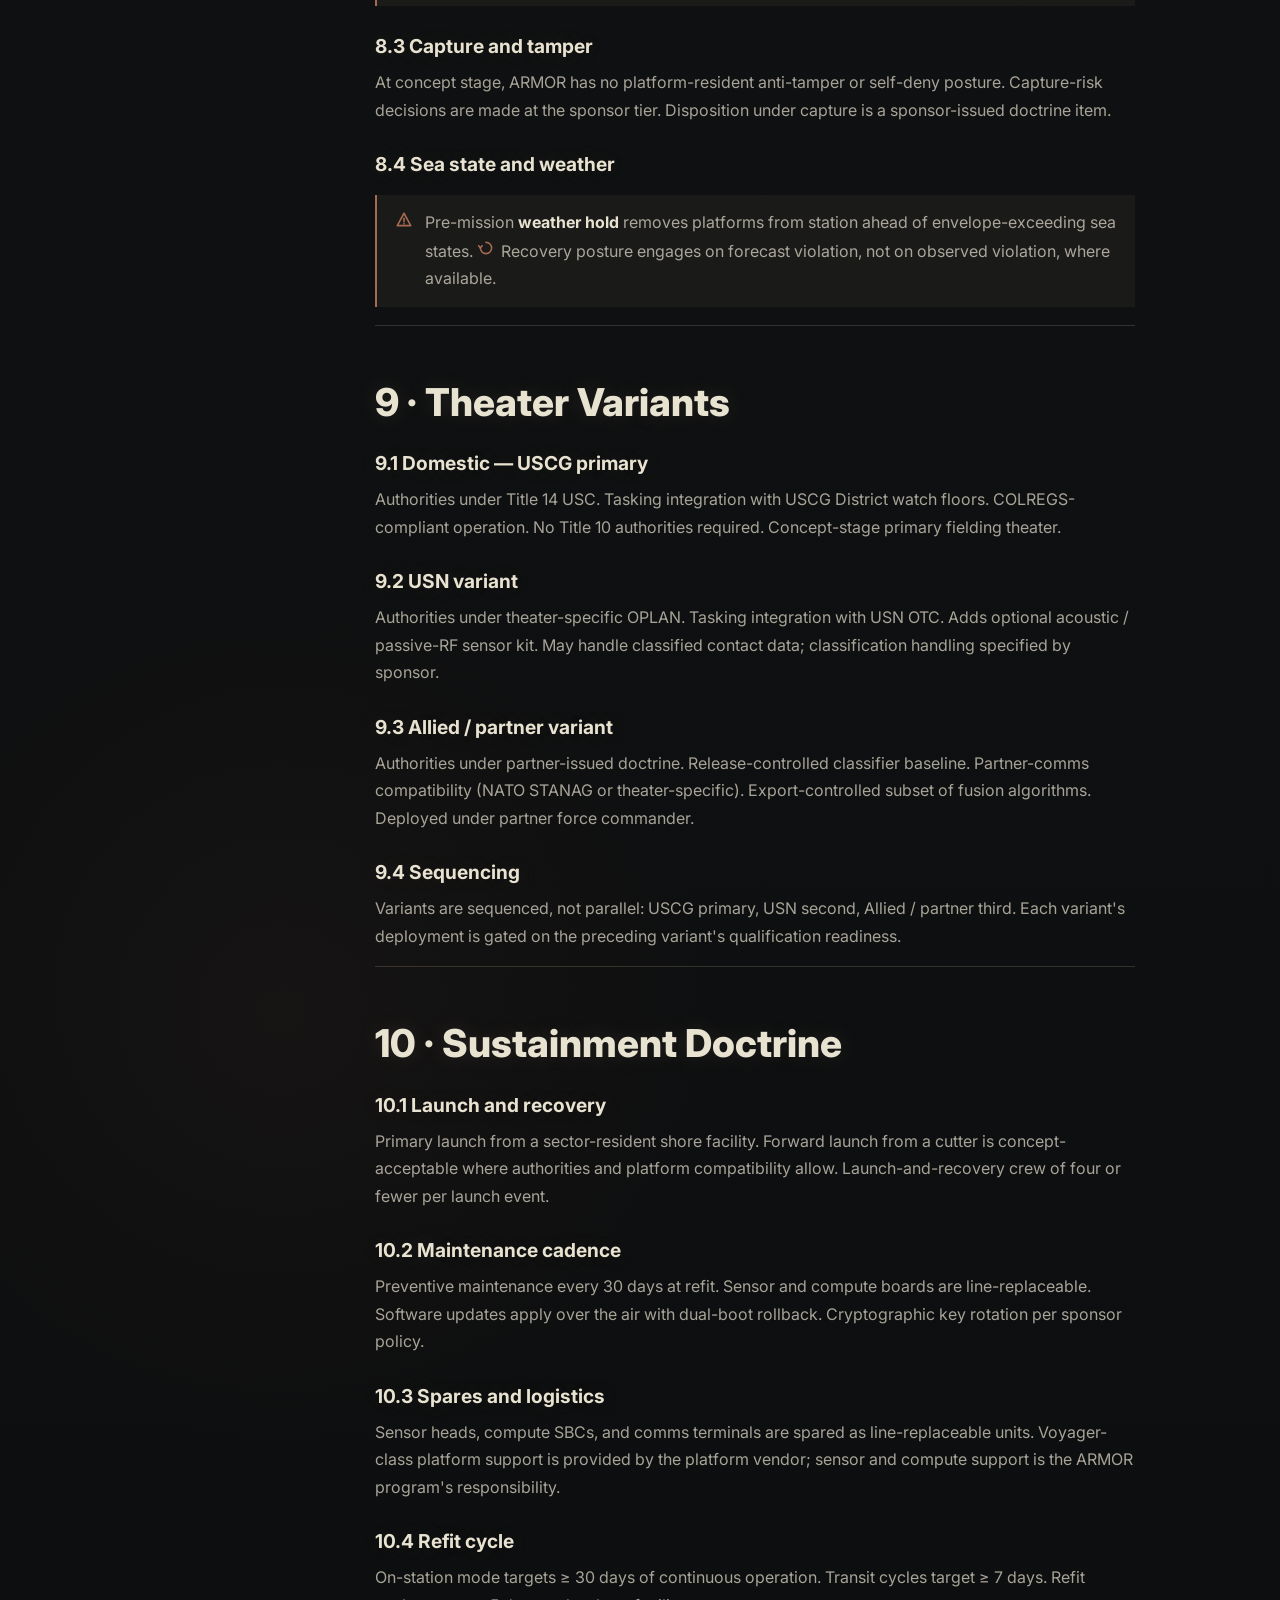
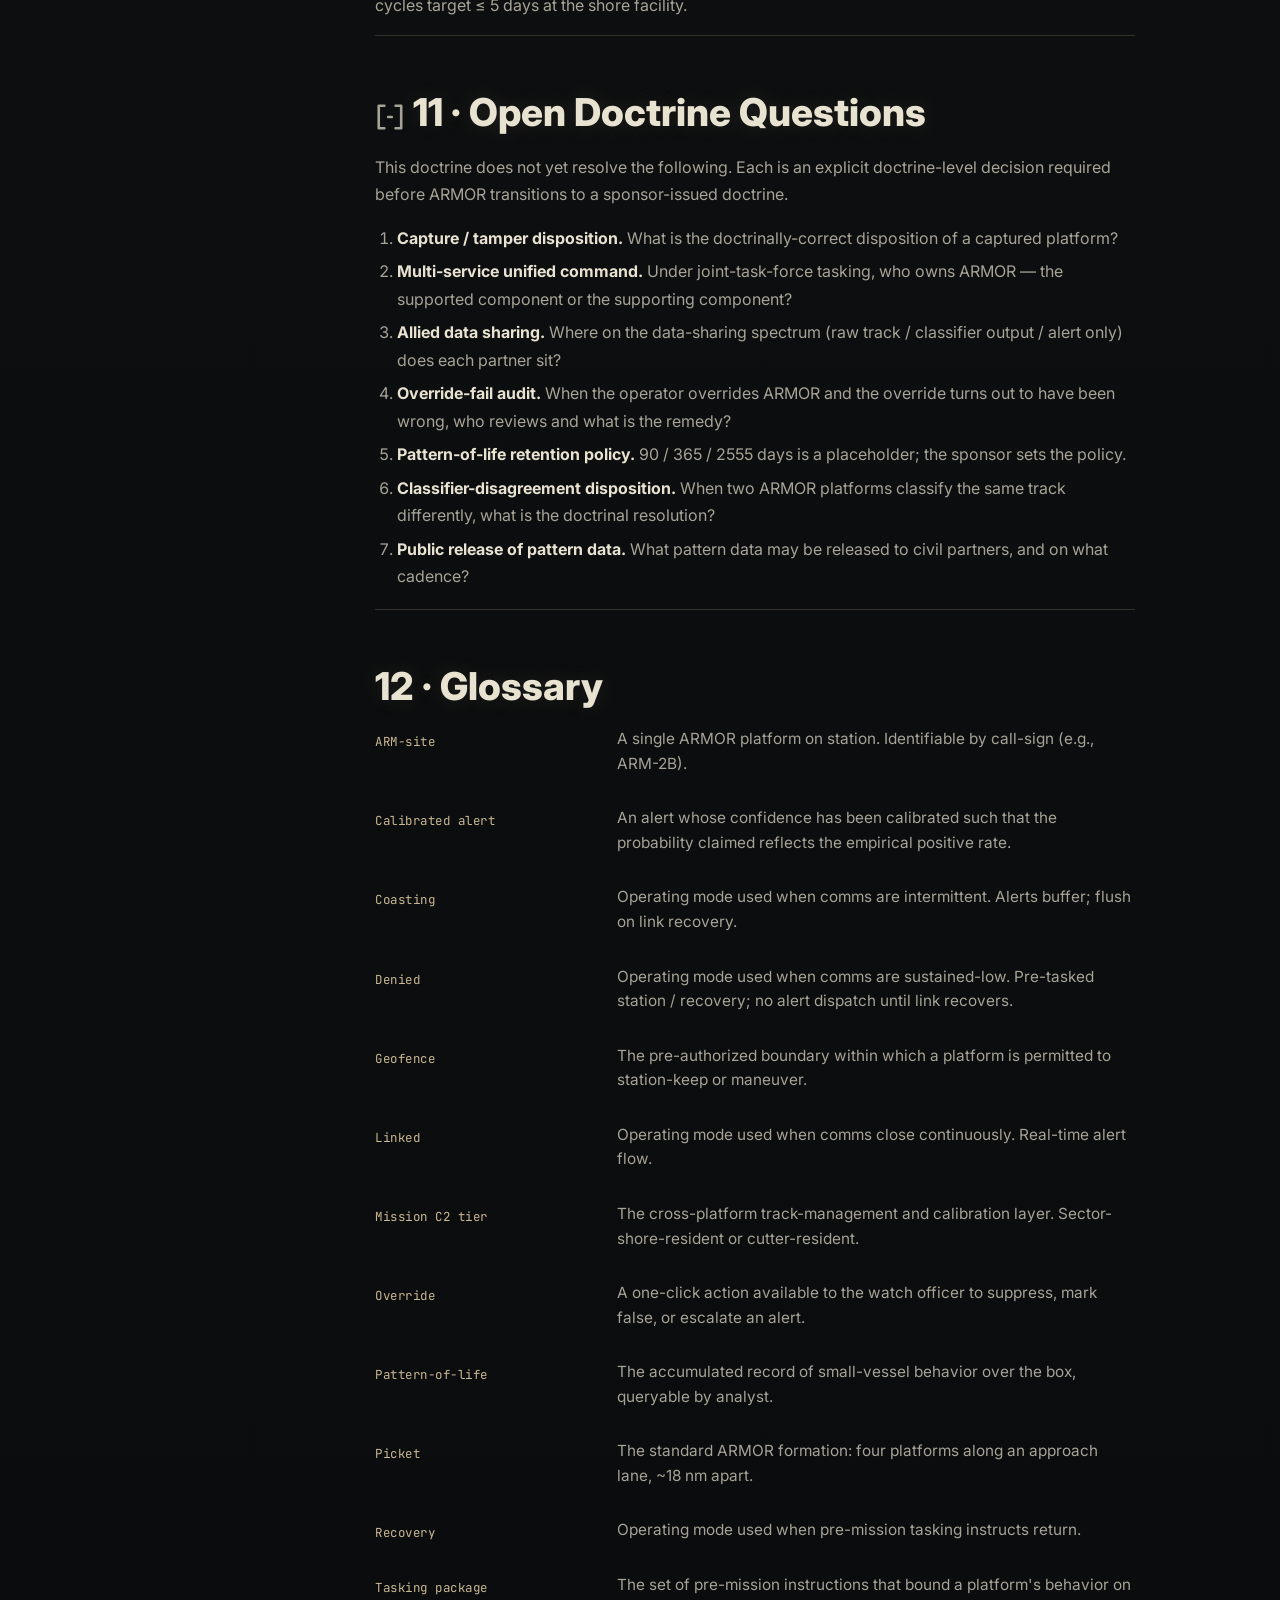
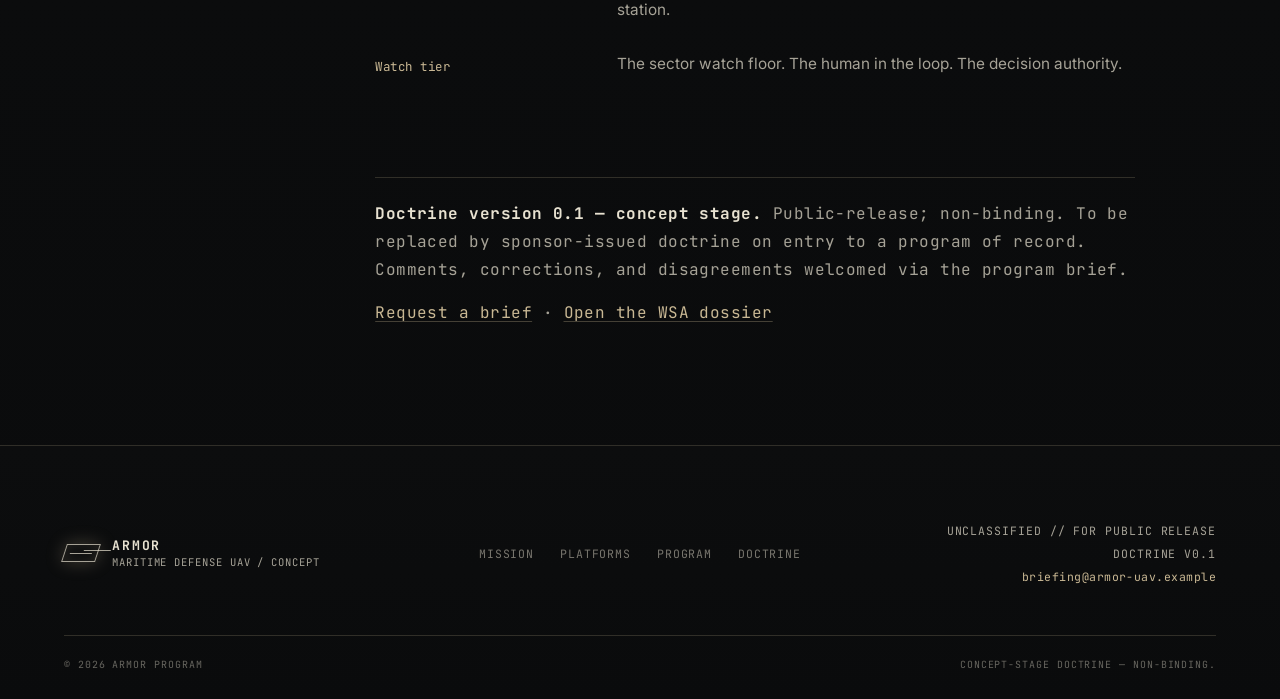
==== commit 9f9f6563: "Add hazard iconography library (6 SVG symbols, applied across pages) Per SWARM audit MEDIUM finding:" ====
--- a/doctrine/index.html
+++ b/doctrine/index.html
@@ -18,6 +18,39 @@
     <link rel="stylesheet" href="./doctrine.css" />
   </head>
   <body class="doctrine-body">
+    <!-- Hazard icon sprite — six semantic icons mapped to doctrine vocabulary. See ../icons.css. -->
+    <svg class="hazard-sprite" aria-hidden="true" focusable="false" style="position:absolute;width:0;height:0;overflow:hidden">
+      <defs>
+        <symbol id="icon-caution" viewBox="0 0 16 16">
+          <path d="M8 2 L14 13 L2 13 Z"/>
+          <line x1="8" y1="6.5" x2="8" y2="9.5"/>
+          <line x1="8" y1="11.2" x2="8" y2="11.5"/>
+        </symbol>
+        <symbol id="icon-denied" viewBox="0 0 16 16">
+          <circle cx="8" cy="8" r="5.6"/>
+          <line x1="4" y1="12" x2="12" y2="4"/>
+        </symbol>
+        <symbol id="icon-alert" viewBox="0 0 16 16">
+          <path d="M8 2.5 a4 4 0 0 0 -4 4 v3.5 l-1.2 2 h10.4 l-1.2 -2 v-3.5 a4 4 0 0 0 -4 -4 z"/>
+          <line x1="6.5" y1="13" x2="9.5" y2="13"/>
+        </symbol>
+        <symbol id="icon-open" viewBox="0 0 16 16">
+          <path d="M5 2 L2 2 L2 14 L5 14"/>
+          <path d="M11 2 L14 2 L14 14 L11 14"/>
+          <line x1="7" y1="8" x2="9" y2="8"/>
+        </symbol>
+        <symbol id="icon-recovery" viewBox="0 0 16 16">
+          <path d="M3 8 a5 5 0 1 0 5 -5"/>
+          <path d="M1.5 6 L3 8 L4.5 6"/>
+        </symbol>
+        <symbol id="icon-escalate" viewBox="0 0 16 16">
+          <line x1="8" y1="14" x2="8" y2="4"/>
+          <path d="M5 7 L8 4 L11 7"/>
+          <line x1="3" y1="2" x2="13" y2="2"/>
+        </symbol>
+      </defs>
+    </svg>
+
     <header class="site-header" aria-label="Primary navigation">
       <a class="brand-lockup" href="../index.html#top" aria-label="ARMOR home">
         <span class="brand-mark"></span>
@@ -302,9 +335,9 @@
           <h2>7 · Operator Workflow</h2>
           <h3>7.1 The watch-officer cycle</h3>
           <ol>
-            <li>Calibrated alert appears on the watch floor: confidence band, position, behavior summary, last-seen, suggested action.</li>
+            <li><svg class="hazard-icon hazard-icon--alert" aria-hidden="true"><use href="#icon-alert"/></svg> Calibrated <strong>alert</strong> appears on the watch floor: confidence band, position, behavior summary, last-seen, suggested action.</li>
             <li>Watch officer triages the alert: <em>Mark False</em>, <em>Suppress 1 hr</em>, <em>Escalate</em>, or <em>Open track</em>.</li>
-            <li>If actionable, watch officer vectors a responder via the existing sector tasking flow.</li>
+            <li><svg class="hazard-icon hazard-icon--escalate" aria-hidden="true"><use href="#icon-escalate"/></svg> If actionable, watch officer <strong>vectors a responder</strong> via the existing sector tasking flow.</li>
             <li>ARMOR maintains the track until handoff is confirmed by the responder.</li>
             <li>The watch officer's action is logged; the audit trail is queryable by the chain of command.</li>
           </ol>
@@ -334,11 +367,14 @@
             across surviving platforms.
           </p>
           <h3>8.2 Cyber posture</h3>
-          <p>
-            ARMOR rejects unauthenticated commands cryptographically.
-            Cyber-incident events are audited and surfaced to the watch floor.
-            ARMOR does not have an autonomous cyber-counter posture.
-          </p>
+          <div class="hazard-callout hazard-callout--denied">
+            <svg class="hazard-icon" aria-hidden="true"><use href="#icon-denied"/></svg>
+            <p style="margin:0">
+              ARMOR <strong>rejects</strong> unauthenticated commands cryptographically.
+              Cyber-incident events are audited and surfaced to the watch floor.
+              ARMOR does not have an autonomous cyber-counter posture.
+            </p>
+          </div>
           <h3>8.3 Capture and tamper</h3>
           <p>
             At concept stage, ARMOR has no platform-resident anti-tamper or
@@ -346,11 +382,13 @@
             tier. Disposition under capture is a sponsor-issued doctrine item.
           </p>
           <h3>8.4 Sea state and weather</h3>
-          <p>
-            Pre-mission weather hold removes platforms from station ahead of
-            envelope-exceeding sea states. Recovery posture engages on
-            forecast violation, not on observed violation, where available.
-          </p>
+          <div class="hazard-callout hazard-callout--caution">
+            <svg class="hazard-icon" aria-hidden="true"><use href="#icon-caution"/></svg>
+            <p style="margin:0">
+              Pre-mission <strong>weather hold</strong> removes platforms from station
+              ahead of envelope-exceeding sea states. <span class="hazard-mark"><svg class="hazard-icon hazard-icon--recovery" aria-hidden="true"><use href="#icon-recovery"/></svg>Recovery posture</span> engages on forecast violation, not on observed violation, where available.
+            </p>
+          </div>
         </section>
 
         <section id="theaters" class="doc-section">
@@ -415,7 +453,7 @@
         </section>
 
         <section id="questions" class="doc-section">
-          <h2>11 · Open Doctrine Questions</h2>
+          <h2><svg class="hazard-icon hazard-icon--open" aria-hidden="true" style="height:0.78em;width:0.78em;margin-right:8px"><use href="#icon-open"/></svg>11 · Open Doctrine Questions</h2>
           <p>
             This doctrine does not yet resolve the following. Each is an
             explicit doctrine-level decision required before ARMOR transitions
--- a/styles.css
+++ b/styles.css
@@ -1,19 +1,7 @@
-:root {
-  --void: #0a0b0c;
-  --black-glass: #141516;
-  --deep-teal: #1a1c1e;
-  --fog-teal: #2e3235;
-  --bone: #e8e2d1;
-  --bone-soft: rgba(232, 226, 209, 0.7);
-  --bone-faint: rgba(232, 226, 209, 0.16);
-  --signal: #c9b894;
-  --signal-soft: rgba(201, 184, 148, 0.48);
-  --signal-faint: rgba(201, 184, 148, 0.14);
-  --alert: #a56a52;
-  --line: rgba(201, 184, 148, 0.2);
-  --mono: "JetBrains Mono", "SFMono-Regular", Consolas, monospace;
-  --sans: Inter, ui-sans-serif, system-ui, -apple-system, BlinkMacSystemFont, "Segoe UI", sans-serif;
-}
+/* Shared design tokens (color, typography). Single source of truth for
+   the dark tactical palette. Doctrine page imports the same file. */
+@import url("./tokens.css");
+@import url("./icons.css");
 
 * {
   box-sizing: border-box;
@@ -1009,6 +997,27 @@
   order: 2;
 }
 
+/* Figure ID chip — traceability discipline (per visual-systems-architect
+   schema tech_manual_illustrations_v1.figure_id). Every named figure on
+   the site carries a FIG-XXX-NNN identifier so it can be referenced
+   externally and so source traceability is visible to the reader.
+   Used inside any figcaption across mission / platforms / ops / run / fleet. */
+.figure-id {
+  background: rgba(201, 184, 148, 0.1);
+  border: 1px solid rgba(201, 184, 148, 0.32);
+  color: var(--signal);
+  display: inline-block;
+  flex-shrink: 0;
+  font-family: var(--mono);
+  font-size: 0.58rem;
+  font-weight: 700;
+  letter-spacing: 0.16em;
+  margin-right: 8px;
+  padding: 3px 7px;
+  text-transform: uppercase;
+  vertical-align: baseline;
+}
+
 /* Caption: bleeds into the section bg, no hard scrim, mono spec. */
 .mission-figure figcaption {
   align-items: baseline;
@@ -2043,6 +2052,118 @@
   transform: translateX(4px);
 }
 
+/* Named blockers — surfaces WSA-06 §2 unresolved items. Per SWARM
+   discipline: ambiguity stays visible in the release record, not
+   hidden behind a count. Compact 2-col grid, B-XX badge per item. */
+.blockers-block {
+  margin-top: clamp(48px, 6vw, 80px);
+  position: relative;
+  z-index: 1;
+}
+
+.blockers-head {
+  display: grid;
+  gap: 12px;
+  margin-bottom: clamp(28px, 4vw, 44px);
+  max-width: 760px;
+}
+
+.blockers-head h3 {
+  color: var(--bone);
+  font-size: clamp(1.4rem, 2.4vw, 2rem);
+  font-weight: 800;
+  line-height: 1.1;
+  margin: 0;
+}
+
+.blockers-intro {
+  color: var(--bone-soft);
+  font-size: 0.92rem;
+  line-height: 1.6;
+  margin: 0;
+}
+
+.blockers-intro a {
+  color: var(--signal);
+  text-decoration: underline;
+  text-decoration-color: rgba(201, 184, 148, 0.4);
+  text-underline-offset: 3px;
+}
+
+.blockers-intro a:hover {
+  text-decoration-color: var(--signal);
+}
+
+.blockers-list {
+  display: grid;
+  gap: 14px;
+  grid-template-columns: repeat(2, minmax(0, 1fr));
+  list-style: none;
+  margin: 0;
+  padding: 0;
+}
+
+.blockers-list li {
+  background: rgba(20, 21, 22, 0.5);
+  border: 1px solid var(--line);
+  display: grid;
+  gap: 14px;
+  grid-template-columns: auto minmax(0, 1fr);
+  padding: clamp(18px, 2.4vw, 24px);
+  position: relative;
+}
+
+.blocker-id {
+  align-self: start;
+  background: rgba(165, 106, 82, 0.12);
+  border: 1px solid rgba(165, 106, 82, 0.5);
+  color: var(--alert);
+  font-family: var(--mono);
+  font-size: 0.7rem;
+  font-weight: 700;
+  letter-spacing: 0.14em;
+  padding: 5px 10px;
+  text-transform: uppercase;
+}
+
+.blocker-title {
+  color: var(--bone);
+  font-size: 0.95rem;
+  font-weight: 700;
+  line-height: 1.32;
+  margin: 0 0 6px;
+}
+
+.blocker-desc {
+  color: var(--bone-soft);
+  font-size: 0.86rem;
+  line-height: 1.55;
+  margin: 0 0 10px;
+}
+
+.blocker-path {
+  color: var(--bone);
+  font-size: 0.78rem;
+  line-height: 1.5;
+  margin: 0;
+}
+
+.blocker-path span {
+  color: var(--signal);
+  font-family: var(--mono);
+  font-size: 0.66rem;
+  font-weight: 700;
+  letter-spacing: 0.12em;
+  margin-right: 6px;
+  text-transform: uppercase;
+}
+
+@media (max-width: 760px) {
+  .blockers-list {
+    grid-template-columns: 1fr;
+  }
+}
+
 .program-footer {
   align-items: center;
   color: var(--bone-soft);
@@ -2279,6 +2400,25 @@
   padding-top: 22px;
 }
 
+/* Release record line — surfaces deploy timestamp + commit history link
+   so the live state of the dossier is one click from the page footer. */
+.footer-release {
+  font-family: var(--mono);
+  letter-spacing: 0.06em;
+  text-transform: none;
+}
+
+.footer-release a {
+  color: var(--signal);
+  text-decoration: underline;
+  text-decoration-color: rgba(201, 184, 148, 0.32);
+  text-underline-offset: 2px;
+}
+
+.footer-release a:hover {
+  text-decoration-color: var(--signal);
+}
+
 @media (max-width: 780px) {
   .footer-inner {
     grid-template-columns: 1fr;
--- a/doctrine/doctrine.css
+++ b/doctrine/doctrine.css
@@ -1,4 +1,10 @@
-/* Doctrine page — long-form readable layout that inherits the main palette. */
+/* Doctrine page — long-form readable layout. Imports the shared design
+   tokens directly (rather than depending on /styles.css load order) so
+   doctrine has its own explicit dependency on the token contract. */
+@import url("../tokens.css");
+@import url("../icons.css");
+
+
 
 .doctrine-body main.doctrine-shell {
   display: grid;
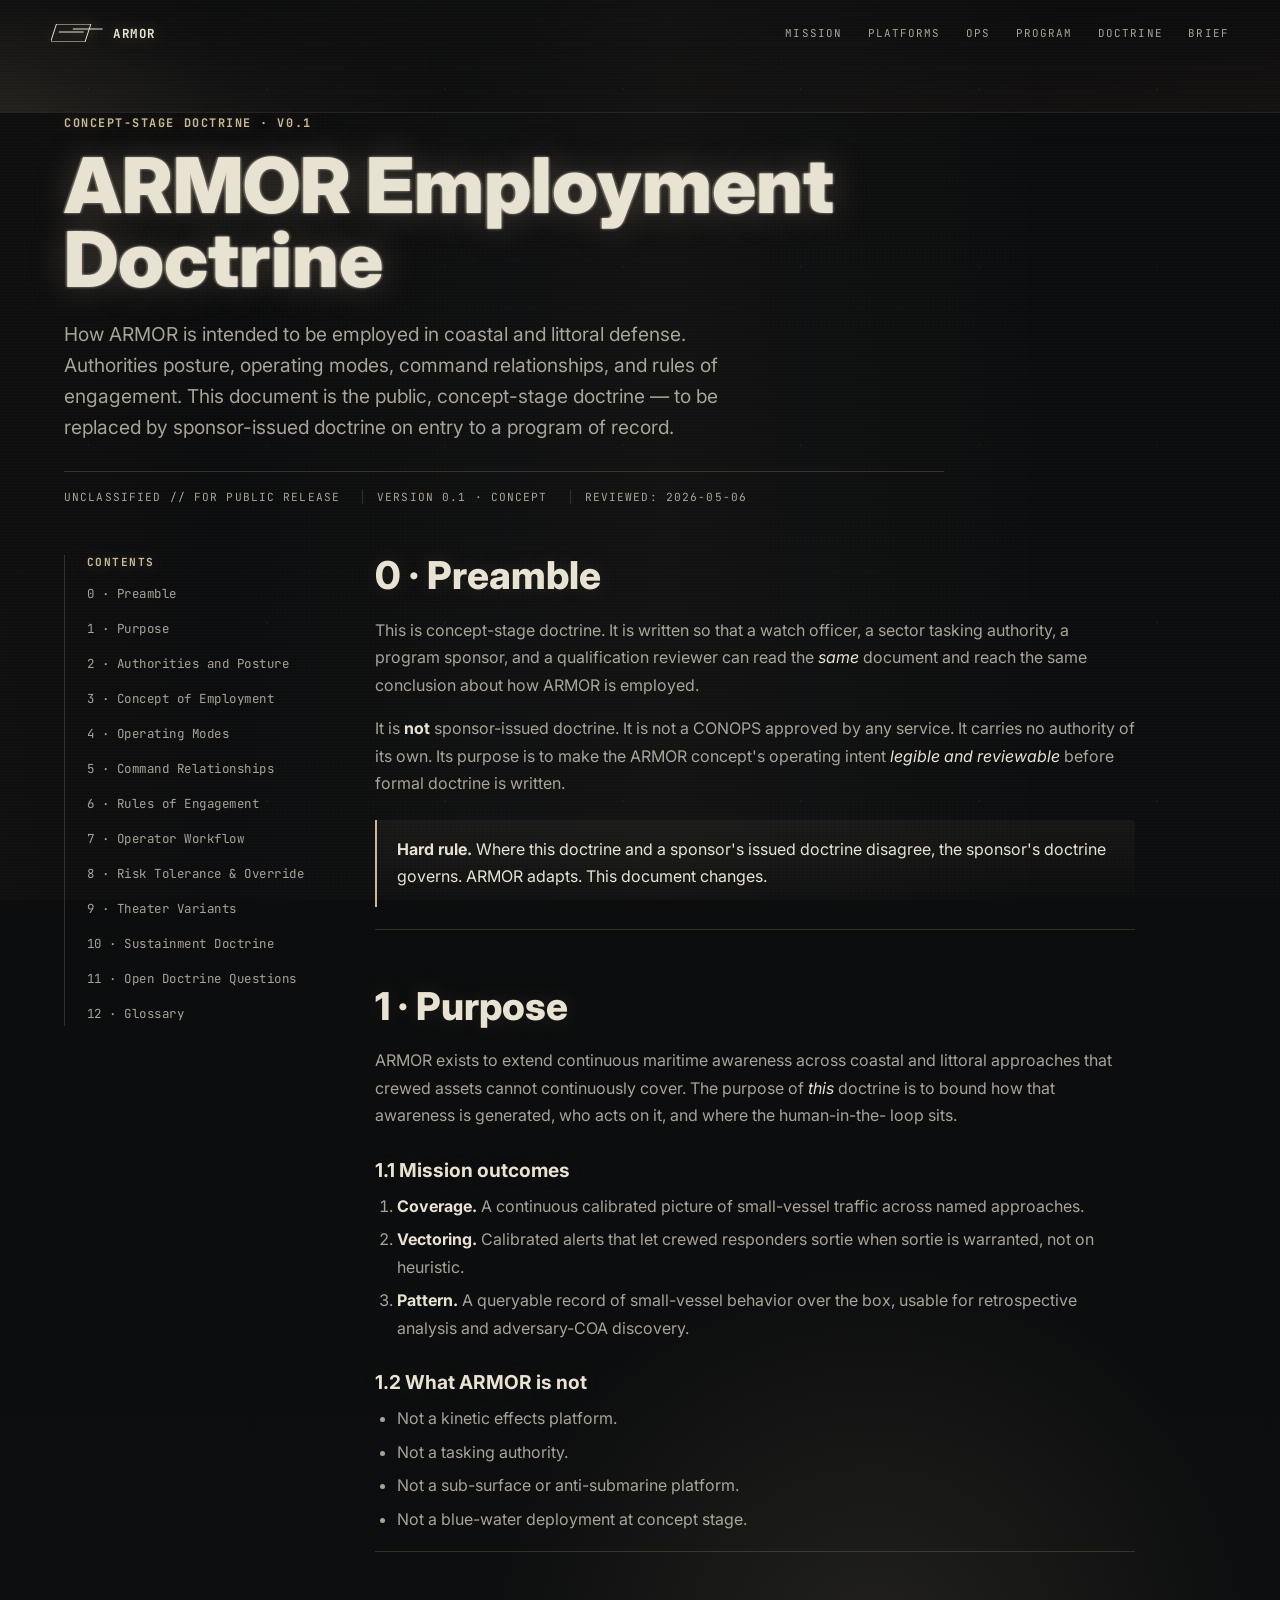
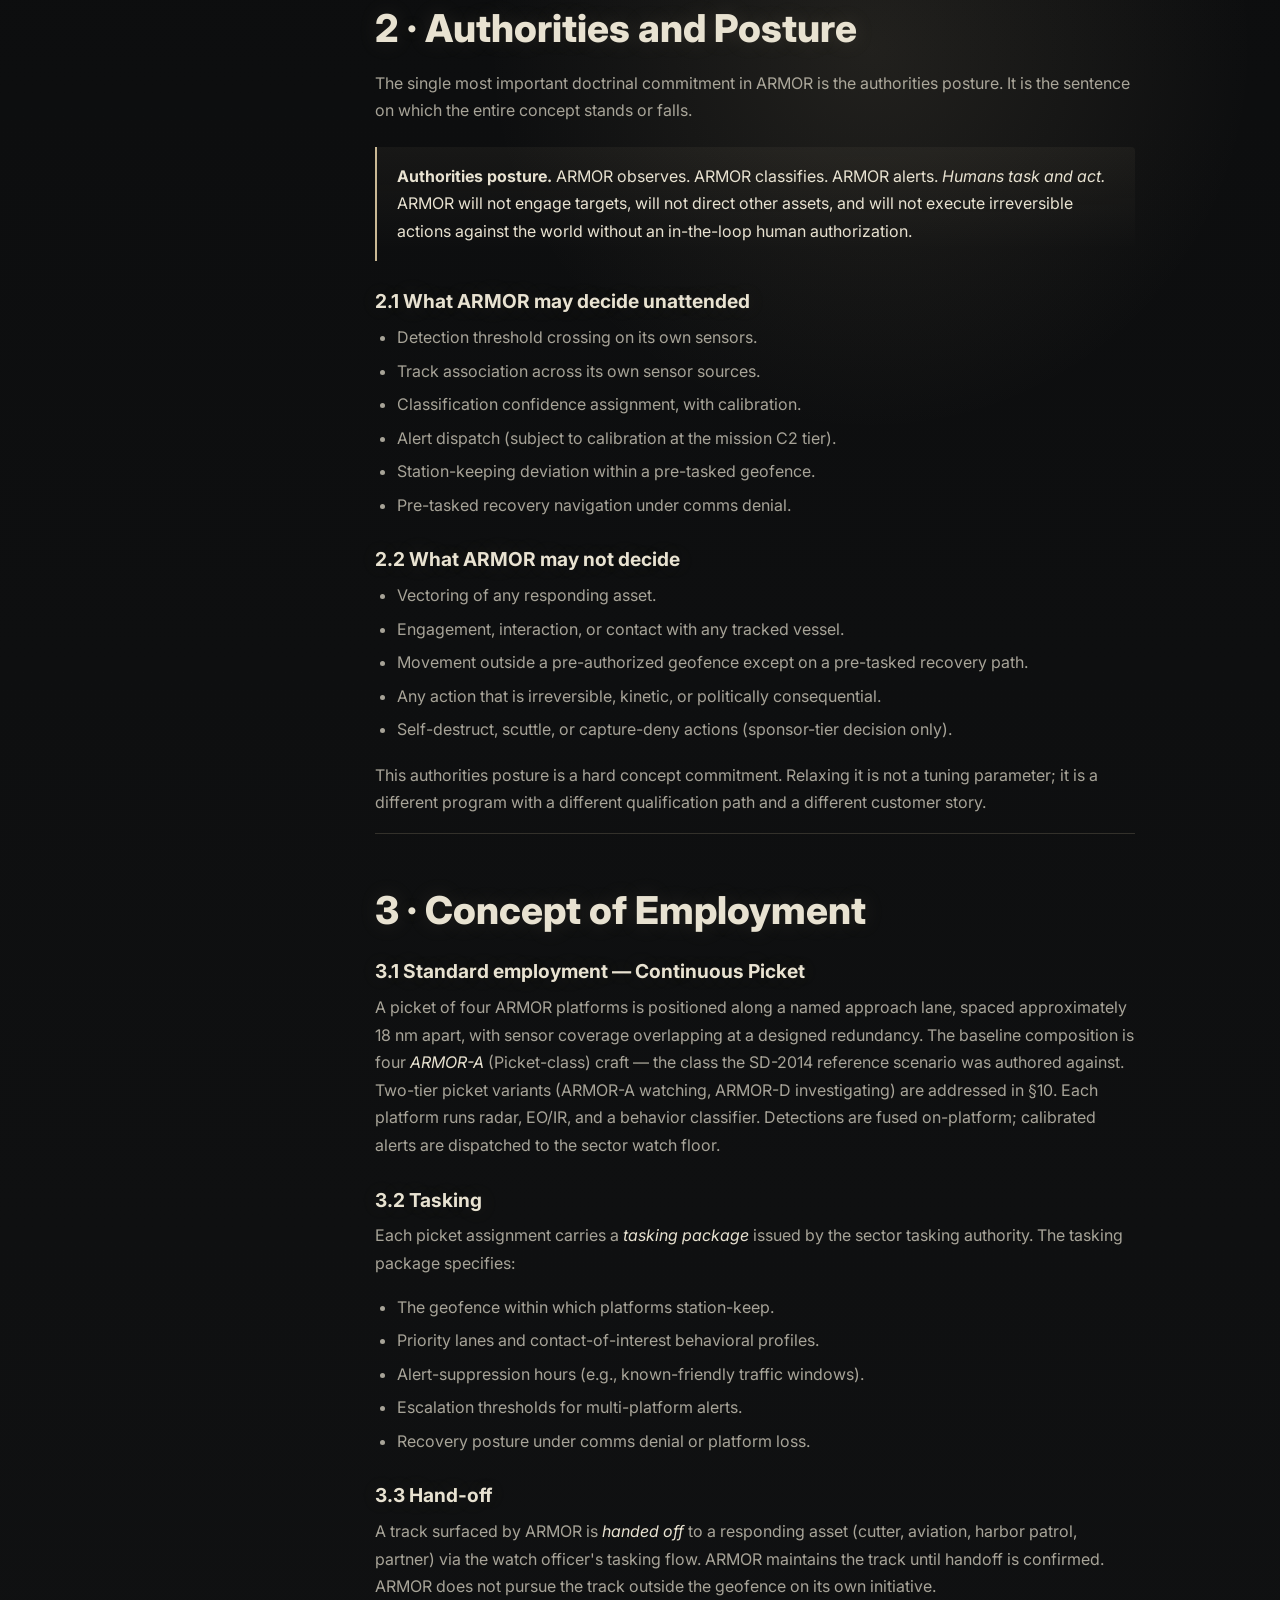
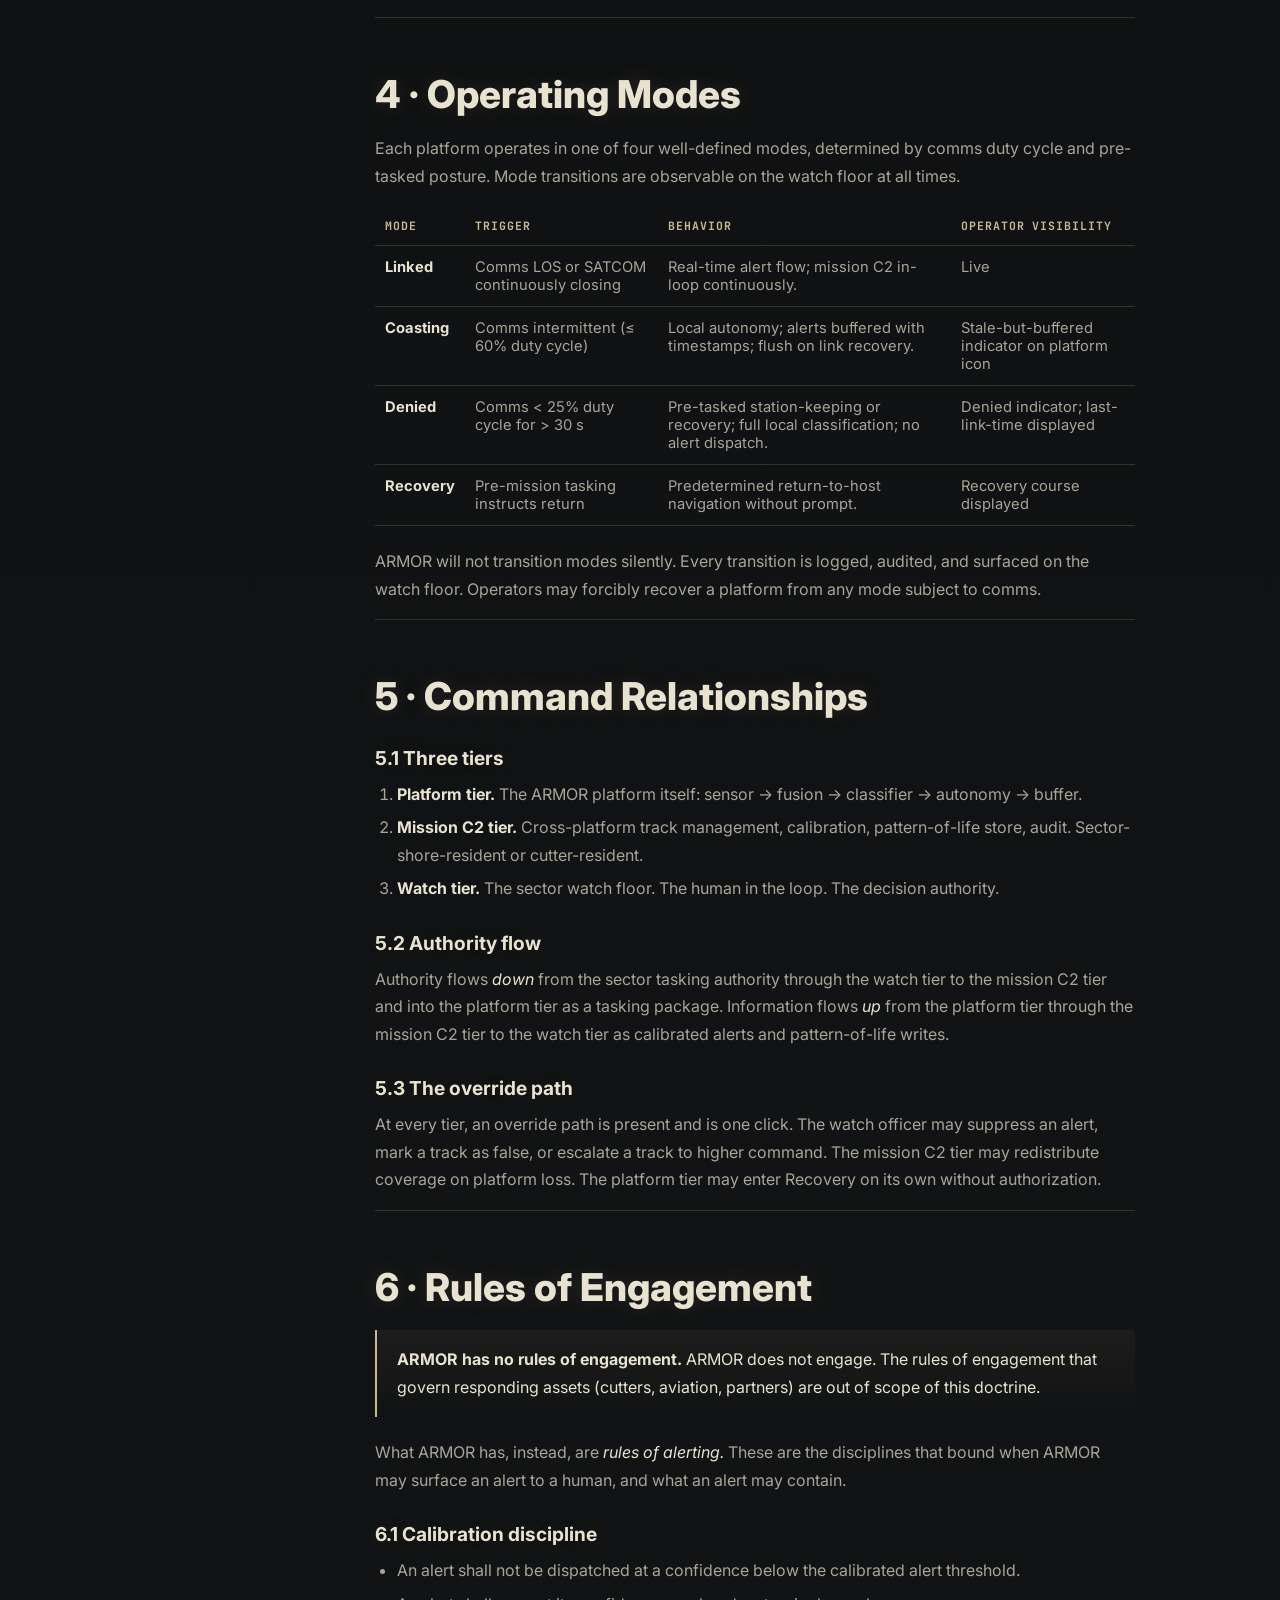
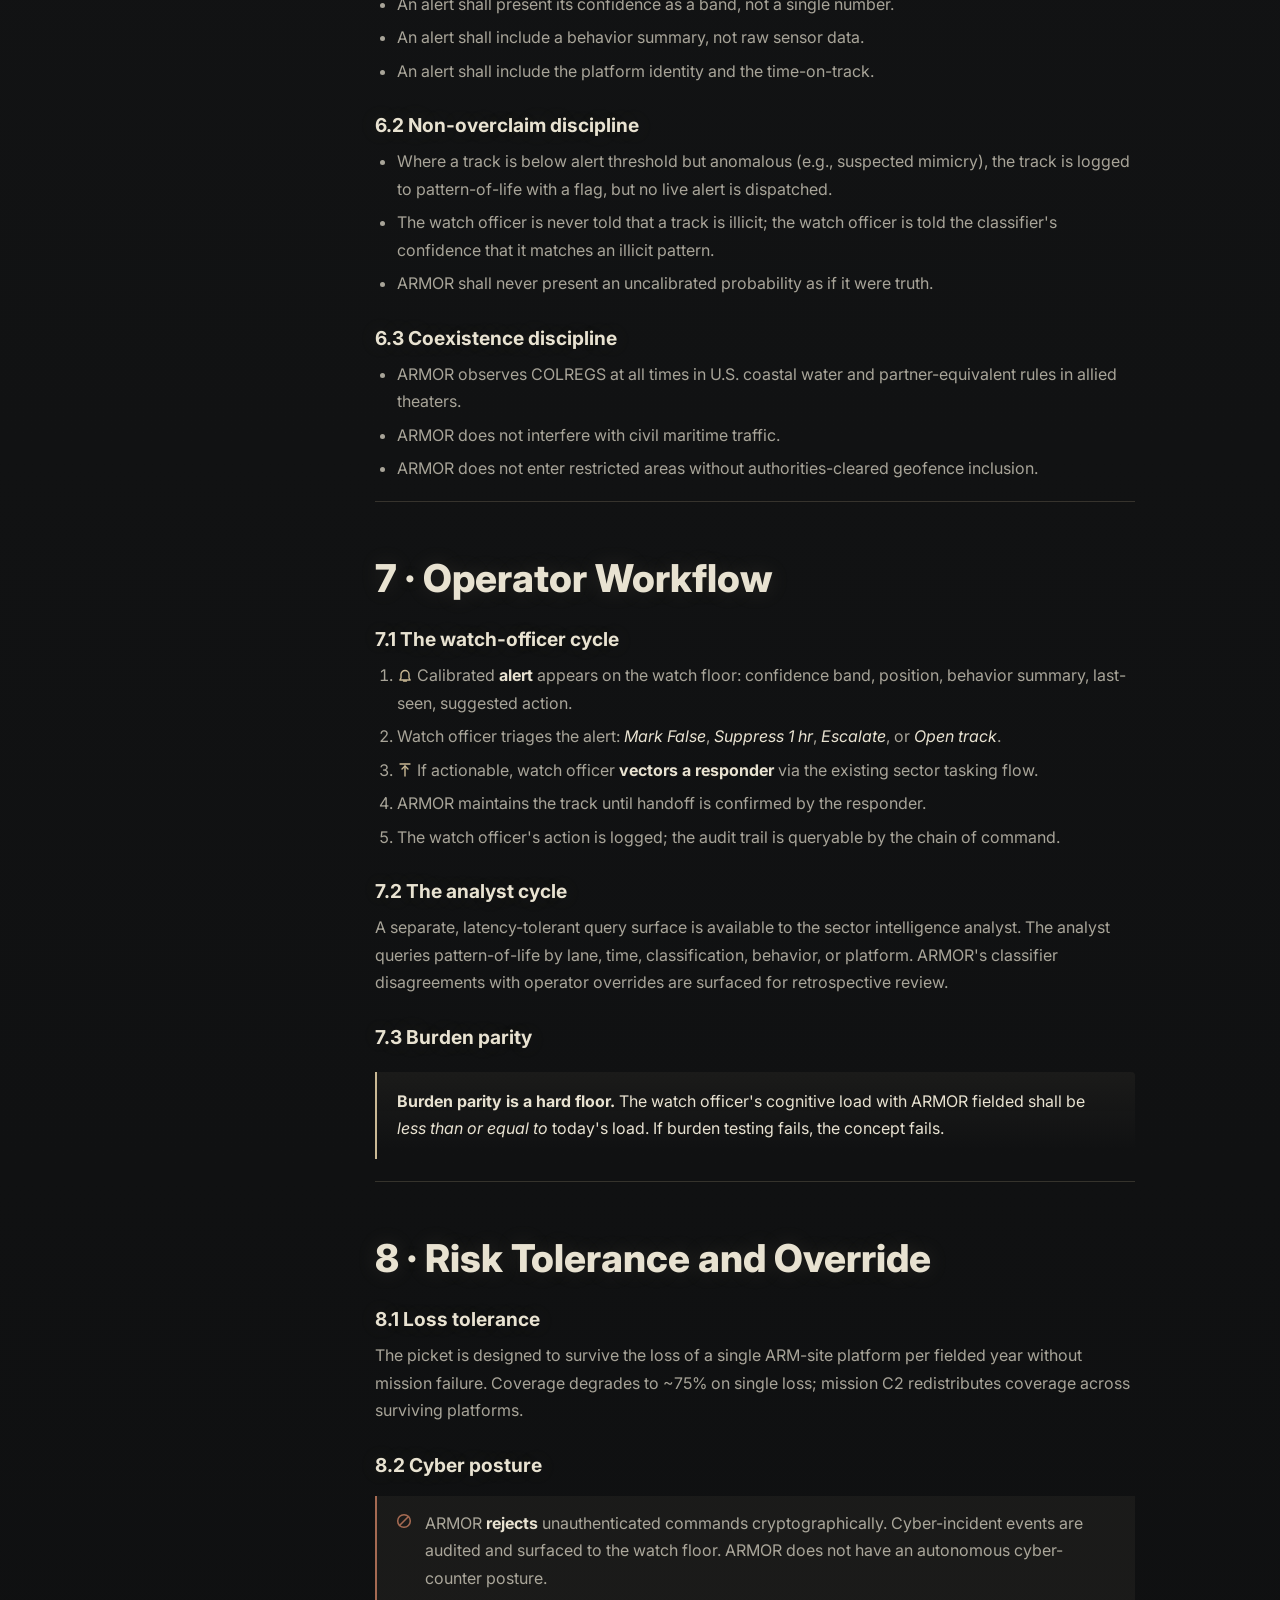
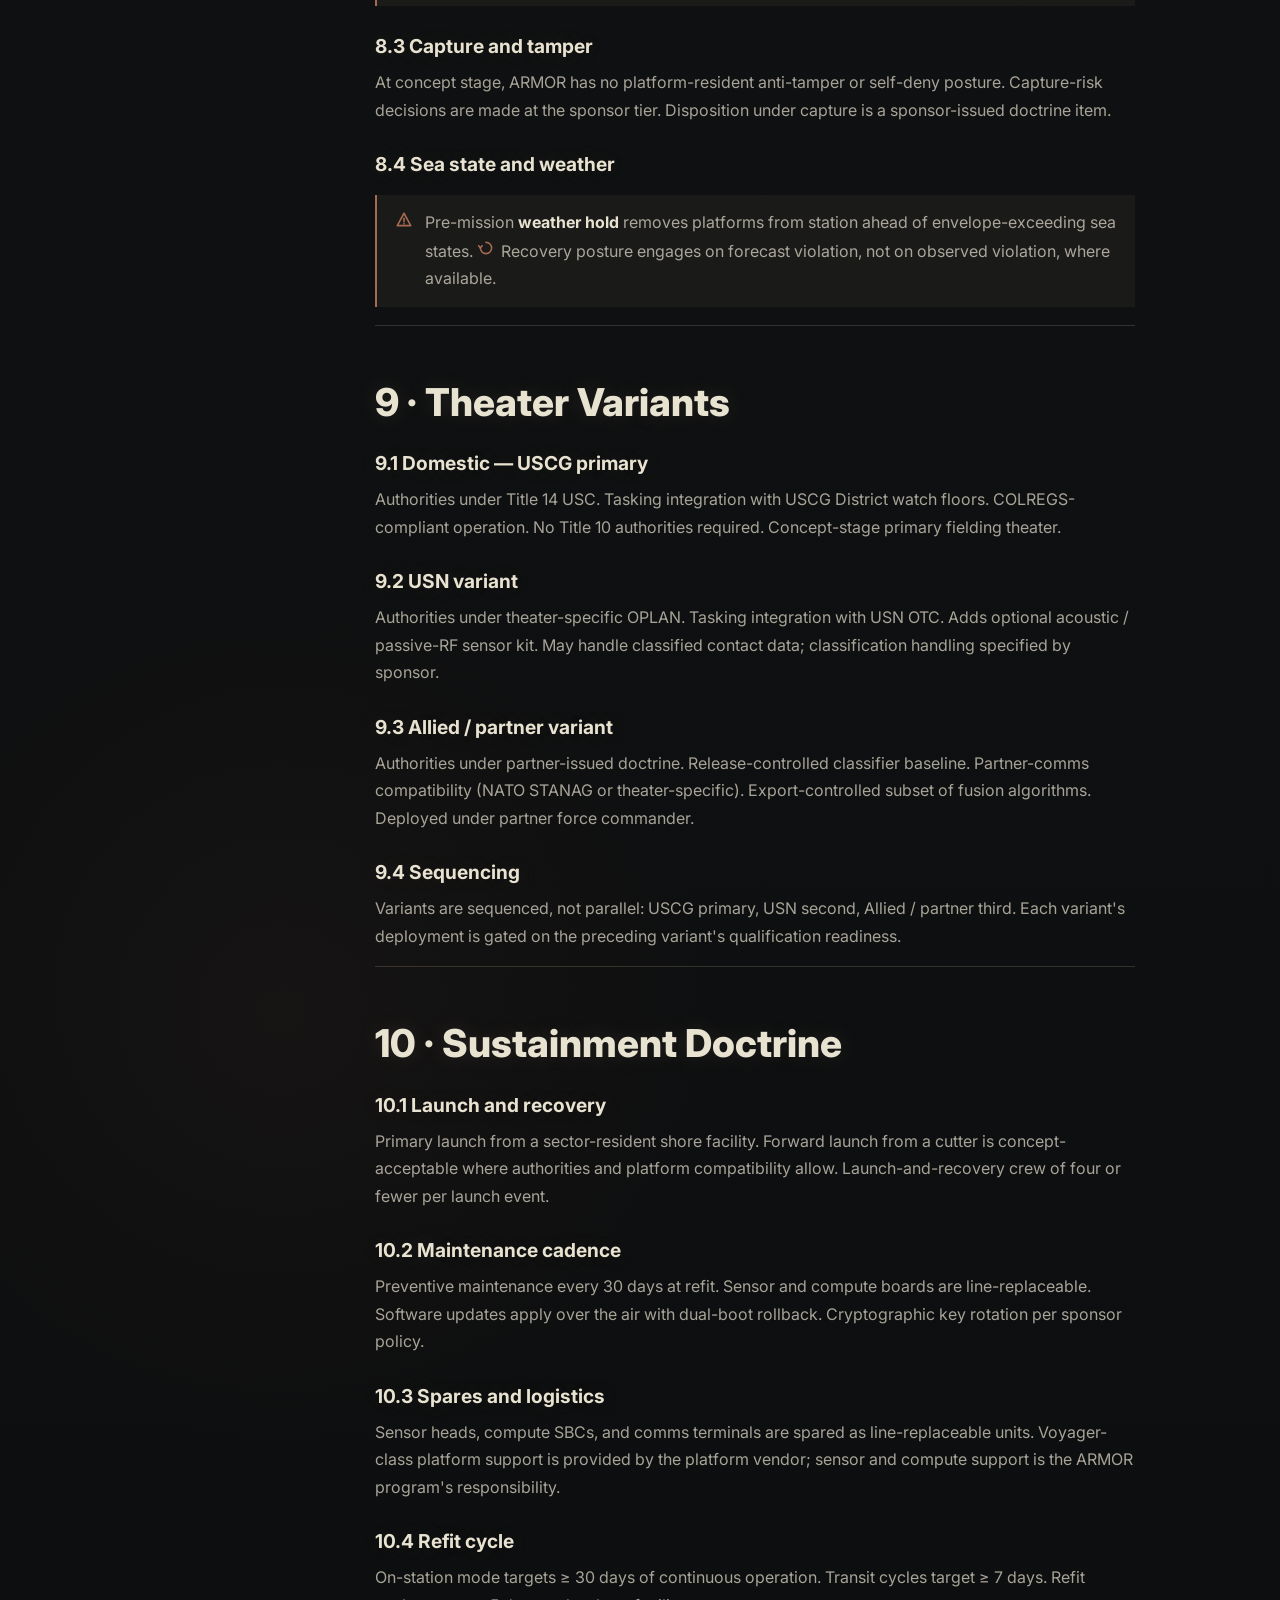
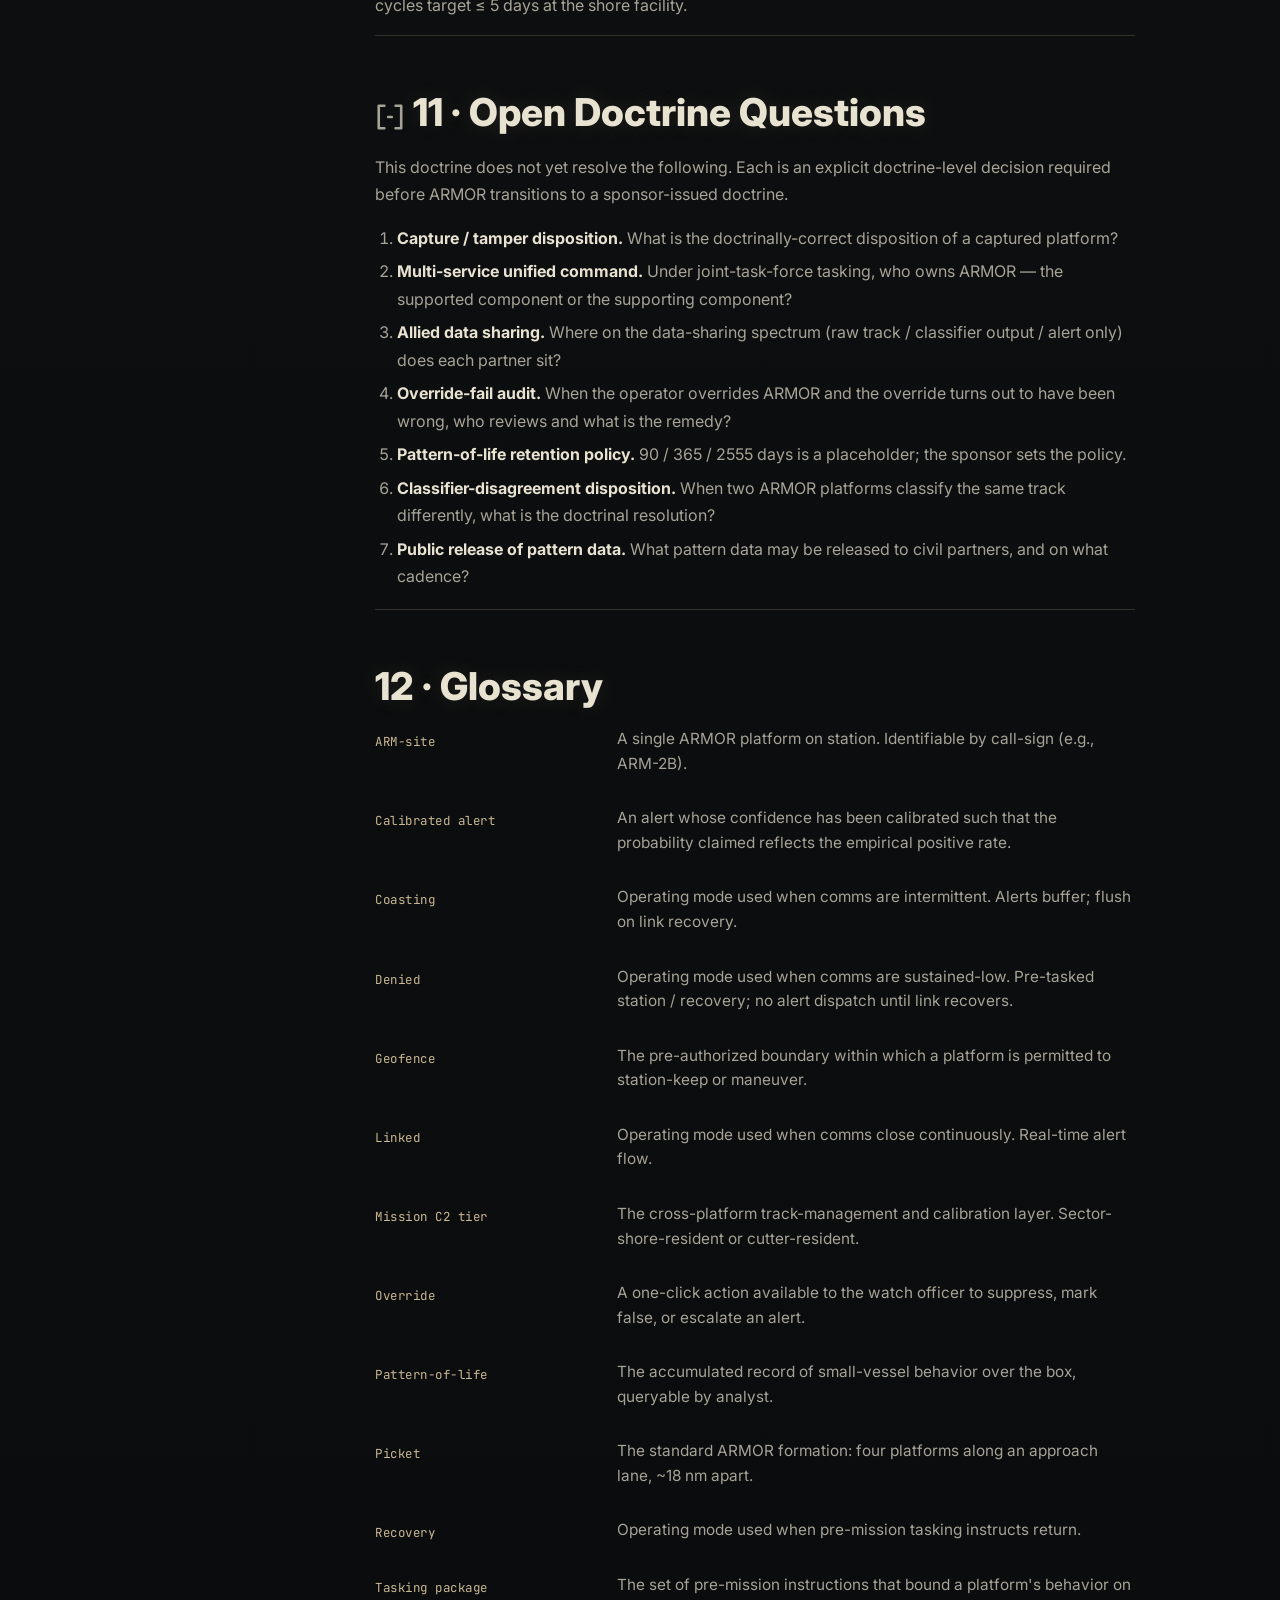
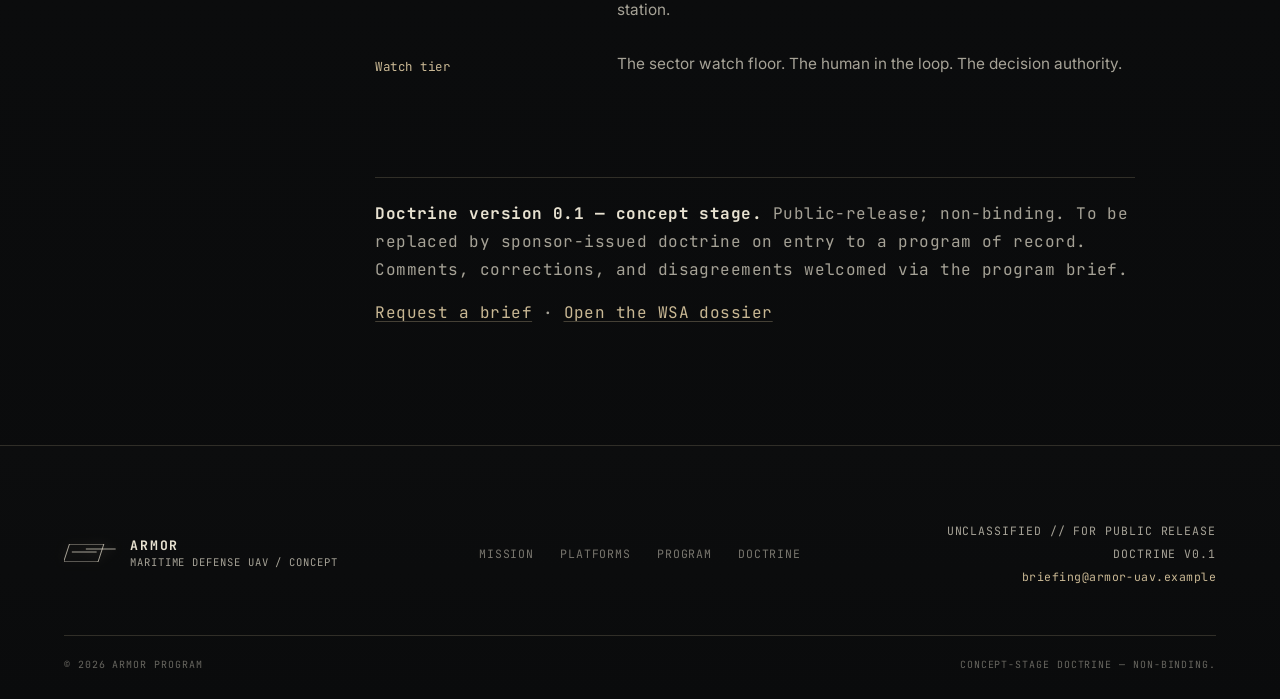
==== commit e83bb531: "Wire styles.css + add favicon + swap brand-mark CSS->SVG THREE changes batched (the SVG swap exposed" ====
--- a/doctrine/index.html
+++ b/doctrine/index.html
@@ -16,6 +16,7 @@
     />
     <link rel="stylesheet" href="../styles.css" />
     <link rel="stylesheet" href="./doctrine.css" />
+    <link rel="icon" type="image/svg+xml" href="../logo-mark.svg" />
   </head>
   <body class="doctrine-body">
     <!-- Hazard icon sprite — six semantic icons mapped to doctrine vocabulary. See ../icons.css. -->
@@ -48,12 +49,21 @@
           <path d="M5 7 L8 4 L11 7"/>
           <line x1="3" y1="2" x2="13" y2="2"/>
         </symbol>
+        <!-- Brand mark: matches the geometry of the original CSS .brand-mark.
+             Strokes use currentColor for parent text-color inheritance. -->
+        <symbol id="brand-mark" viewBox="0 0 52 18">
+          <g fill="none" stroke="currentColor" stroke-linecap="round" stroke-linejoin="round" stroke-width="1">
+            <path d="M5.85 0 L39.85 0 L34 18 L0 18 Z"/>
+            <line x1="8.25" y1="8" x2="32.25" y2="8"/>
+            <line x1="22.25" y1="5" x2="51.25" y2="5"/>
+          </g>
+        </symbol>
       </defs>
     </svg>
 
     <header class="site-header" aria-label="Primary navigation">
       <a class="brand-lockup" href="../index.html#top" aria-label="ARMOR home">
-        <span class="brand-mark"></span>
+        <svg class="brand-mark" viewBox="0 0 52 18" aria-hidden="true" focusable="false"><use href="#brand-mark"/></svg>
         <span>ARMOR</span>
       </a>
       <nav class="nav-links" aria-label="Page sections">
@@ -520,7 +530,7 @@
     <footer class="site-footer" aria-label="Site footer">
       <div class="footer-inner">
         <div class="footer-brand">
-          <span class="brand-mark" aria-hidden="true"></span>
+          <svg class="brand-mark" viewBox="0 0 52 18" aria-hidden="true" focusable="false"><use href="#brand-mark"/></svg>
           <div>
             <strong>ARMOR</strong>
             <span>Maritime Defense UAV / Concept</span>
--- a/styles.css
+++ b/styles.css
@@ -129,34 +129,24 @@
   text-shadow: 0 0 18px rgba(201, 184, 148, 0.437);
 }
 
+/* Brand mark — now an inline <svg><use href="#brand-mark"/></svg>
+   referencing the symbol in the SVG sprite at the top of body.
+   Strokes inside the symbol use currentColor, so the mark inherits
+   text color from .brand-lockup. Drop-shadow filter recreates the
+   signal-color glow that the old box-shadow provided. */
 .brand-mark {
-  border: 1px solid currentColor;
-  box-shadow: 0 0 18px rgba(201, 184, 148, 0.281), inset 0 0 12px rgba(201, 184, 148, 0.14);
   display: inline-block;
-  height: 18px;
-  position: relative;
-  transform: skewX(-18deg);
-  width: 34px;
-}
-
-.brand-mark::before,
-.brand-mark::after {
-  background: currentColor;
-  content: "";
-  height: 1px;
-  position: absolute;
-}
-
-.brand-mark::before {
-  left: 5px;
-  right: 5px;
-  top: 8px;
-}
-
-.brand-mark::after {
-  left: 18px;
-  right: -13px;
-  top: 5px;
+  filter: drop-shadow(0 0 6px rgba(201, 184, 148, 0.42));
+  flex-shrink: 0;
+  /* 52:18 aspect (matches the symbol viewBox). At 18px height the rendered
+     width is 52px, which matches the original CSS-rendered .brand-mark
+     bounding box (34px parallelogram + 13px sensor-sweep extension + skew
+     padding). !important defends against intrinsic SVG sizing in flex
+     contexts (same defense pattern as .footer-flag). */
+  height: 18px !important;
+  max-width: 52px;
+  vertical-align: middle;
+  width: 52px !important;
 }
 
 .nav-links {
@@ -2400,6 +2390,39 @@
   padding-top: 22px;
 }
 
+/* Attribution line — Concept × DEFENSE.OBSERVER with US flag marker */
+.footer-attribution {
+  align-items: center;
+  display: inline-flex;
+  font-family: var(--mono);
+  gap: 8px;
+  letter-spacing: 0.06em;
+  text-transform: none;
+}
+
+.footer-attribution strong {
+  color: var(--bone);
+  font-weight: 700;
+  letter-spacing: 0.08em;
+}
+
+.footer-flag {
+  border: 1px solid rgba(232, 226, 209, 0.18);
+  display: inline-block;
+  flex-shrink: 0;
+  /* Hardcode dimensions so the flag never reverts to the SVG default
+     300x150 replaced-element size when intrinsic sizing fights flex
+     parent layout. Width/height also set as SVG attributes for
+     defense-in-depth (renders correctly even before CSS loads). */
+  height: 12px !important;
+  max-height: 12px;
+  max-width: 22px;
+  min-height: 0;
+  min-width: 0;
+  vertical-align: middle;
+  width: 22px !important;
+}
+
 /* Release record line — surfaces deploy timestamp + commit history link
    so the live state of the dossier is one click from the page footer. */
 .footer-release {
